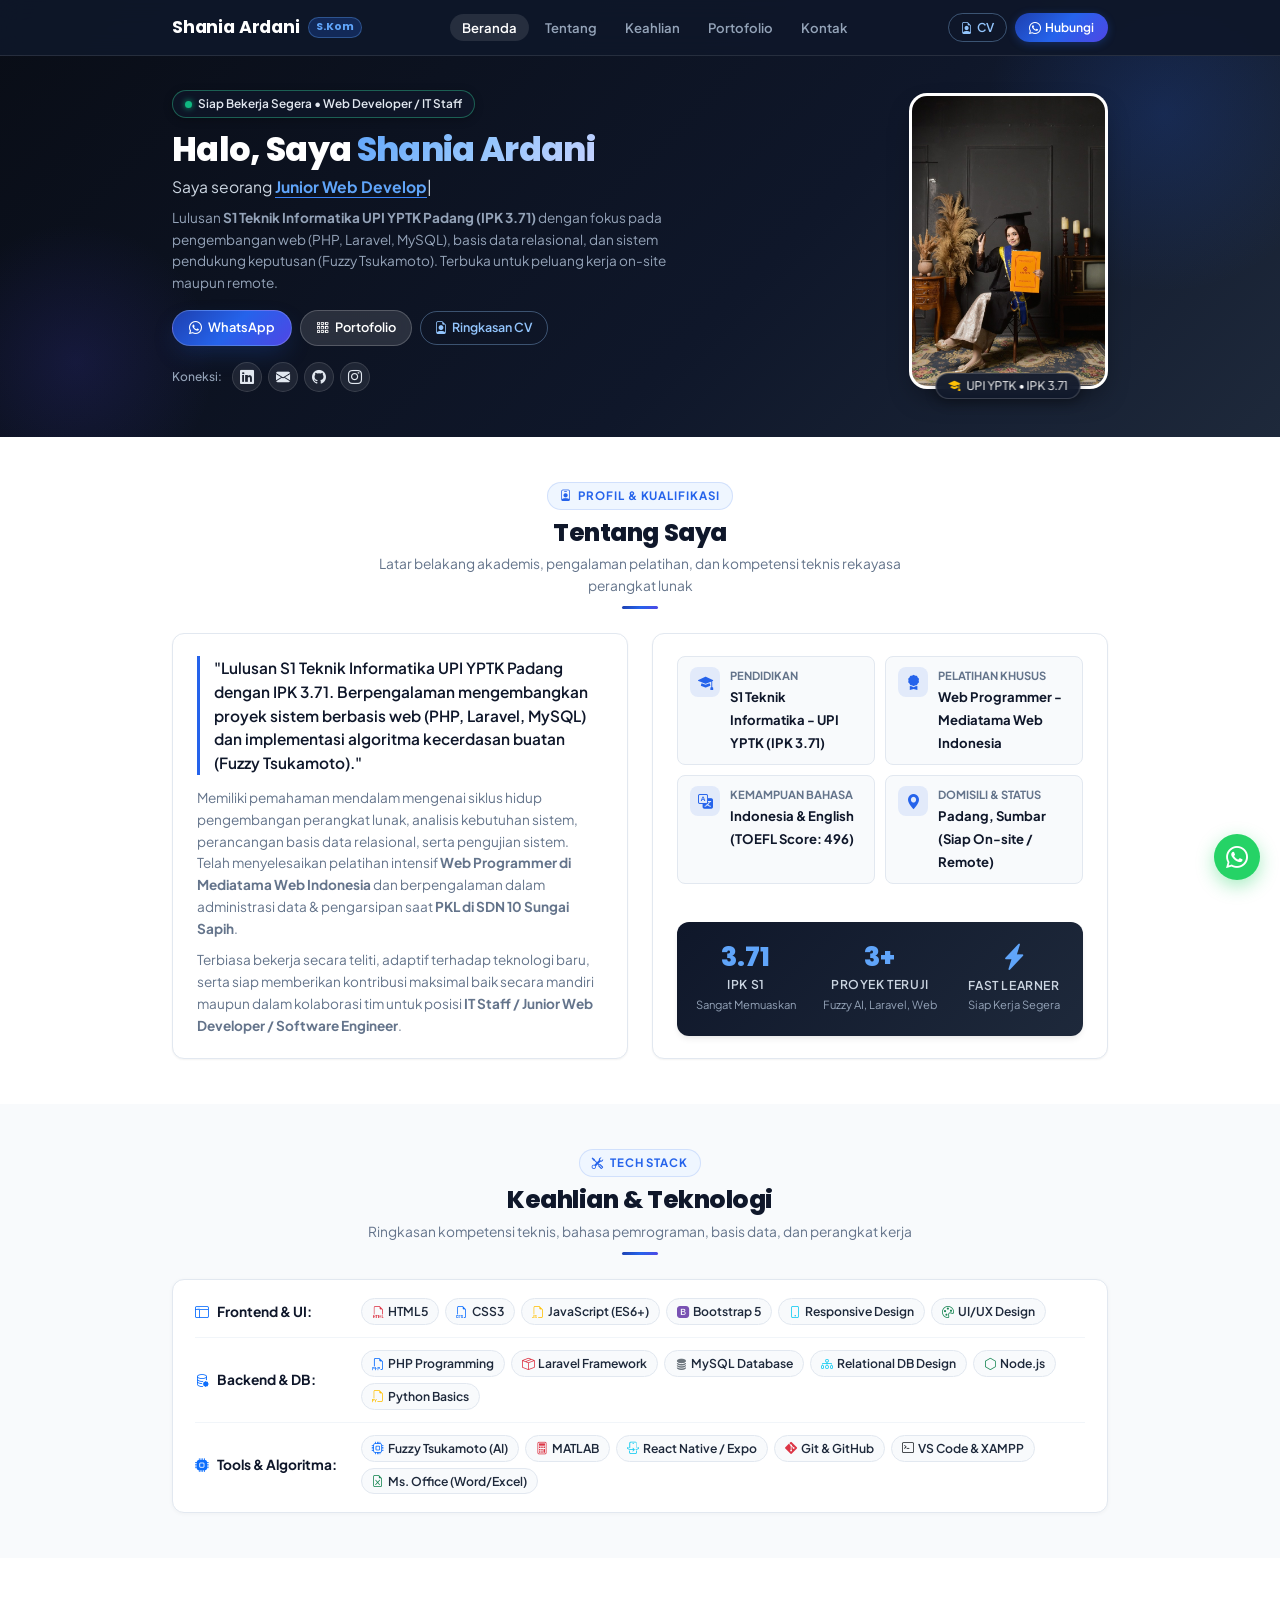
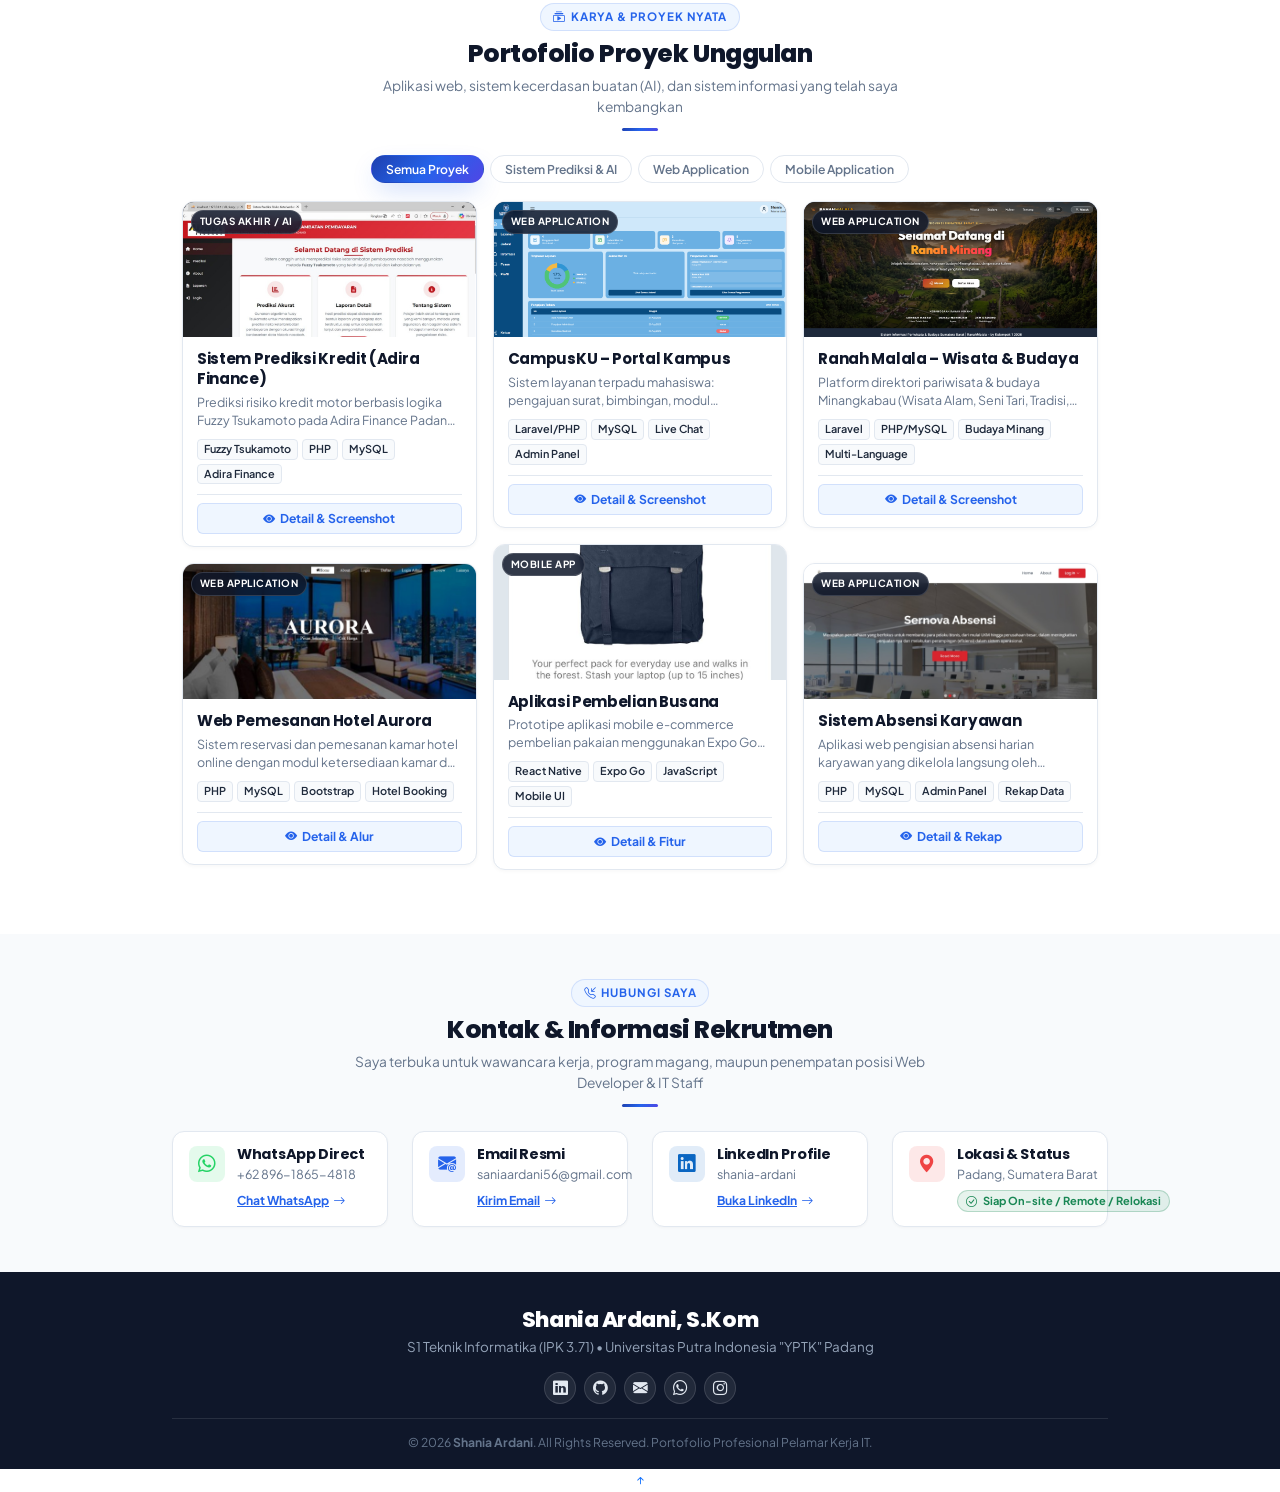
==== index.html @ a193b589 "feat: integrasikan screenshot dan galeri autentik Ranah Malala (Wisata & Budaya Minangkabau Laravel)" ====
<!DOCTYPE html>
<html lang="id">

<head>
  <meta charset="utf-8">
  <meta content="width=device-width, initial-scale=1.0" name="viewport">
  <title>Shania Ardani, S.Kom | Portofolio & CV - Junior Web Developer</title>
  <meta content="Portofolio resmi Shania Ardani, Lulusan S1 Teknik Informatika UPI YPTK Padang (IPK 3.71). Berpengalaman dalam Web Development (PHP, MySQL, JavaScript) dan Mobile App Prototyping (Expo Go). Siap bekerja segera." name="description">
  <meta content="Shania Ardani, Portofolio Shania Ardani, Teknik Informatika UPI YPTK, IPK 3.71, Web Developer Padang, Junior Web Developer, PHP MySQL Developer, Portfolio Kerja" name="keywords">
  <meta content="Shania Ardani" name="author">

  <!-- Open Graph / Meta Sosial -->
  <meta property="og:title" content="Shania Ardani, S.Kom | Portofolio & CV Profesional">
  <meta property="og:description" content="Portofolio Web & Mobile Development Shania Ardani - Lulusan S1 Teknik Informatika UPI YPTK Padang (IPK 3.71). Terbuka untuk peluang kerja & rekrutmen.">
  <meta property="og:type" content="website">

  <!-- Favicons -->
  <link href="assets/img/favicon.png" rel="icon">
  <link href="assets/img/apple-touch-icon.png" rel="apple-touch-icon">

  <!-- Google Fonts: Plus Jakarta Sans, Poppins -->
  <link rel="preconnect" href="https://fonts.googleapis.com">
  <link rel="preconnect" href="https://fonts.gstatic.com" crossorigin>
  <link href="https://fonts.googleapis.com/css2?family=Plus+Jakarta+Sans:ital,wght@0,300;0,400;0,500;0,600;0,700;0,800;1,400;1,600&family=Poppins:ital,wght@0,400;0,500;0,600;0,700;0,800;1,400&display=swap" rel="stylesheet">

  <!-- Vendor CSS Files -->
  <link href="assets/vendor/bootstrap/css/bootstrap.min.css" rel="stylesheet">
  <link href="assets/vendor/bootstrap-icons/bootstrap-icons.css" rel="stylesheet">
  <link href="assets/vendor/aos/aos.css" rel="stylesheet">
  <link href="assets/vendor/glightbox/css/glightbox.min.css" rel="stylesheet">
  <link href="assets/vendor/swiper/swiper-bundle.min.css" rel="stylesheet">

  <!-- Main & Custom Professional CSS Files -->
  <link href="assets/css/main.css" rel="stylesheet">
  <link href="assets/css/custom-portfolio.css" rel="stylesheet">
</head>

<body class="index-page">

  <!-- ==============================================================
       HEADER / TOP NAVBAR - Modern Standard Developer Portfolio
       ============================================================== -->
  <header id="header" class="header-top fixed-top d-flex align-items-center">
    <div class="container d-flex align-items-center justify-content-between">
      
      <!-- Brand / Logo -->
      <a href="#hero" class="brand-logo d-flex align-items-center gap-2">
        <span class="brand-name">Shania Ardani</span>
        <span class="brand-badge">S.Kom</span>
      </a>

      <!-- Desktop Navigation Menu -->
      <nav id="navmenu" class="navmenu">
        <ul>
          <li><a href="#hero" class="active"><i class="bi bi-house-door me-1 d-lg-none"></i> Beranda</a></li>
          <li><a href="#about"><i class="bi bi-person me-1 d-lg-none"></i> Tentang</a></li>
          <li><a href="#skills"><i class="bi bi-tools me-1 d-lg-none"></i> Keahlian</a></li>
          <li><a href="#portfolio"><i class="bi bi-grid-3x3-gap me-1 d-lg-none"></i> Portofolio</a></li>
          <li><a href="#contact"><i class="bi bi-envelope me-1 d-lg-none"></i> Kontak</a></li>
        </ul>
      </nav>

      <!-- Action Buttons & Mobile Toggle -->
      <div class="d-flex align-items-center gap-2">
        <button type="button" class="btn-nav-cv d-none d-sm-inline-flex align-items-center gap-1" data-bs-toggle="modal" data-bs-target="#cvSummaryModal">
          <i class="bi bi-file-earmark-person"></i> CV
        </button>
        <a href="https://wa.me/6289618654818?text=Halo%20Shania%20Ardani,%20saya%20melihat%20portofolio%20Anda%20dan%20tertarik%20untuk%20berdiskusi%20mengenai%20peluang%20kerja." target="_blank" class="btn-nav-hire d-none d-md-inline-flex align-items-center gap-1">
          <i class="bi bi-whatsapp"></i> Hubungi
        </a>
        <i class="mobile-nav-toggle d-lg-none bi bi-list header-toggle"></i>
      </div>

    </div>
  </header>

  <main class="main">

    <!-- ==============================================================
         HERO SECTION - Classic 2-Column Standard Developer Portfolio
         ============================================================== -->
    <section id="hero" class="hero section">
      <div class="hero-bg-overlay"></div>

      <div class="container" data-aos="fade-up" data-aos-delay="100">
        <div class="row align-items-center gy-4">
          
          <!-- Column 1: Intro Text & CTAs (Left) -->
          <div class="col-lg-7 col-md-7 text-start">
            <div class="hero-status-pill">
              <span class="status-dot"></span> Siap Bekerja Segera • Web Developer / IT Staff
            </div>

            <h1 class="hero-title mb-1">
              Halo, Saya <span class="text-gradient">Shania Ardani</span>
            </h1>

            <p class="hero-subtitle mb-2">
              Saya seorang <span class="typed" data-typed-items="Junior Web Developer,Lulusan Teknik Informatika (IPK 3.71),PHP & MySQL Developer,Implementor AI (Fuzzy Logic)">Junior Web Developer</span><span class="typed-cursor typed-cursor--blink" aria-hidden="true"></span>
            </p>

            <p class="hero-bio mb-3">
              Lulusan <strong>S1 Teknik Informatika UPI YPTK Padang (IPK 3.71)</strong> dengan fokus pada pengembangan web (PHP, Laravel, MySQL), basis data relasional, dan sistem pendukung keputusan (Fuzzy Tsukamoto). Terbuka untuk peluang kerja on-site maupun remote.
            </p>

            <!-- Hero Action Buttons -->
            <div class="hero-cta-group mb-3">
              <a href="https://wa.me/6289618654818?text=Halo%20Shania%20Ardani,%20saya%20melihat%20portofolio%20Anda%20dan%20tertarik%20untuk%20berdiskusi%20mengenai%20peluang%20kerja/magang." target="_blank" class="btn-custom-primary">
                <i class="bi bi-whatsapp"></i> WhatsApp
              </a>
              <a href="#portfolio" class="btn-custom-secondary">
                <i class="bi bi-grid-3x3-gap"></i> Portofolio
              </a>
              <button type="button" class="btn-custom-outline" data-bs-toggle="modal" data-bs-target="#cvSummaryModal">
                <i class="bi bi-file-earmark-person"></i> Ringkasan CV
              </button>
            </div>

            <!-- Social Links -->
            <div class="hero-socials">
              <span class="social-label me-1">Koneksi:</span>
              <a href="https://www.linkedin.com/in/shania-ardani-377059323" target="_blank" class="hero-social-btn" title="LinkedIn Profile" aria-label="LinkedIn">
                <i class="bi bi-linkedin"></i>
              </a>
              <a href="mailto:saniaardani56@gmail.com" class="hero-social-btn" title="Kirim Email" aria-label="Email">
                <i class="bi bi-envelope-fill"></i>
              </a>
              <a href="https://github.com/sania07ar" target="_blank" class="hero-social-btn" title="GitHub Profile" aria-label="GitHub">
                <i class="bi bi-github"></i>
              </a>
              <a href="https://www.instagram.com/shaniaardani/" target="_blank" class="hero-social-btn" title="Instagram" aria-label="Instagram">
                <i class="bi bi-instagram"></i>
              </a>
            </div>
          </div>

          <!-- Column 2: Photo Portrait Frame (Right) -->
          <div class="col-lg-5 col-md-5 d-flex justify-content-center justify-content-lg-end" data-aos="fade-left" data-aos-delay="200">
            <div class="hero-avatar-card-wrapper">
              <div class="hero-avatar-frame">
                <img src="assets/img/profile-img.jpg" alt="Foto Wisuda Shania Ardani, S.Kom - UPI YPTK Padang">
              </div>
              <div class="hero-floating-badge">
                <i class="bi bi-mortarboard-fill text-warning me-1"></i> UPI YPTK • IPK 3.71
              </div>
            </div>
          </div>

        </div>
      </div>
    </section><!-- /Hero Section -->

    <!-- ==============================================================
         ABOUT SECTION - Executive Profile & Education
         ============================================================== -->
    <section id="about" class="about section">
      
      <div class="container section-title" data-aos="fade-up">
        <span class="badge-sub"><i class="bi bi-person-badge"></i> Profil & Kualifikasi</span>
        <h2>Tentang Saya</h2>
        <p>Latar belakang akademis, pengalaman pelatihan, dan kompetensi teknis rekayasa perangkat lunak</p>
      </div>

      <div class="container" data-aos="fade-up" data-aos-delay="100">
        <div class="row gy-4">
          
          <!-- Narrative Description Column (Left) -->
          <div class="col-lg-6" data-aos="fade-right" data-aos-delay="150">
            <div class="about-card-main">
              <div class="lead-pitch">
                "Lulusan S1 Teknik Informatika UPI YPTK Padang dengan IPK 3.71. Berpengalaman mengembangkan proyek sistem berbasis web (PHP, Laravel, MySQL) dan implementasi algoritma kecerdasan buatan (Fuzzy Tsukamoto)."
              </div>

              <p>
                Memiliki pemahaman mendalam mengenai siklus hidup pengembangan perangkat lunak, analisis kebutuhan sistem, perancangan basis data relasional, serta pengujian sistem. Telah menyelesaikan pelatihan intensif <strong>Web Programmer di Mediatama Web Indonesia</strong> dan berpengalaman dalam administrasi data & pengarsipan saat <strong>PKL di SDN 10 Sungai Sapih</strong>.
              </p>
              
              <p class="mb-0">
                Terbiasa bekerja secara teliti, adaptif terhadap teknologi baru, serta siap memberikan kontribusi maksimal baik secara mandiri maupun dalam kolaborasi tim untuk posisi <strong>IT Staff / Junior Web Developer / Software Engineer</strong>.
              </p>
            </div>
          </div>

          <!-- Quick Facts & Stats Column (Right) -->
          <div class="col-lg-6" data-aos="fade-left" data-aos-delay="200">
            <div class="about-card-main d-flex flex-column justify-content-between">
              <!-- Quick Facts Grid -->
              <div class="quick-facts-grid mt-0">
                <div class="fact-item">
                  <div class="fact-icon"><i class="bi bi-mortarboard-fill"></i></div>
                  <div class="fact-text">
                    <span class="fact-label">Pendidikan</span>
                    <span class="fact-value">S1 Teknik Informatika - UPI YPTK (IPK 3.71)</span>
                  </div>
                </div>

                <div class="fact-item">
                  <div class="fact-icon"><i class="bi bi-award-fill"></i></div>
                  <div class="fact-text">
                    <span class="fact-label">Pelatihan Khusus</span>
                    <span class="fact-value">Web Programmer - Mediatama Web Indonesia</span>
                  </div>
                </div>

                <div class="fact-item">
                  <div class="fact-icon"><i class="bi bi-translate"></i></div>
                  <div class="fact-text">
                    <span class="fact-label">Kemampuan Bahasa</span>
                    <span class="fact-value">Indonesia & English (TOEFL Score: 496)</span>
                  </div>
                </div>

                <div class="fact-item">
                  <div class="fact-icon"><i class="bi bi-geo-alt-fill"></i></div>
                  <div class="fact-text">
                    <span class="fact-label">Domisili & Status</span>
                    <span class="fact-value">Padang, Sumbar (Siap On-site / Remote)</span>
                  </div>
                </div>
              </div>

              <!-- Stats Banner -->
              <div class="stats-banner">
                <div class="row gy-2">
                  <div class="col-4 stat-box">
                    <div class="stat-number">3.71</div>
                    <div class="stat-label">IPK S1</div>
                    <p class="stat-desc">Sangat Memuaskan</p>
                  </div>
                  <div class="col-4 stat-box">
                    <div class="stat-number">3+</div>
                    <div class="stat-label">Proyek Teruji</div>
                    <p class="stat-desc">Fuzzy AI, Laravel, Web</p>
                  </div>
                  <div class="col-4 stat-box">
                    <div class="stat-number"><i class="bi bi-lightning-charge-fill"></i></div>
                    <div class="stat-label">Fast Learner</div>
                    <p class="stat-desc">Siap Kerja Segera</p>
                  </div>
                </div>
              </div>
            </div>
          </div>

        </div>
      </div>
    </section><!-- /About Section -->

    <!-- ==============================================================
         SKILLS SECTION - Focused Technical Stacks
         ============================================================== -->
    <section id="skills" class="skills section section-bg-alt">

      <div class="container section-title" data-aos="fade-up">
        <span class="badge-sub"><i class="bi bi-tools"></i> Tech Stack</span>
        <h2>Keahlian & Teknologi</h2>
        <p>Ringkasan kompetensi teknis, bahasa pemrograman, basis data, dan perangkat kerja</p>
      </div>

      <div class="container" data-aos="fade-up" data-aos-delay="100">
        <div class="skills-list-wrapper">
          
          <!-- Category 1: Frontend & Web Design -->
          <div class="skill-list-row">
            <div class="skill-list-cat">
              <i class="bi bi-window-sidebar text-primary me-2"></i>
              <strong>Frontend & UI:</strong>
            </div>
            <div class="skill-list-items">
              <span class="skill-tag"><i class="bi bi-filetype-html text-danger me-1"></i>HTML5</span>
              <span class="skill-tag"><i class="bi bi-filetype-css text-primary me-1"></i>CSS3</span>
              <span class="skill-tag"><i class="bi bi-filetype-js text-warning me-1"></i>JavaScript (ES6+)</span>
              <span class="skill-tag"><i class="bi bi-bootstrap-fill text-purple me-1" style="color: #7952b3;"></i>Bootstrap 5</span>
              <span class="skill-tag"><i class="bi bi-phone text-info me-1"></i>Responsive Design</span>
              <span class="skill-tag"><i class="bi bi-palette text-success me-1"></i>UI/UX Design</span>
            </div>
          </div>

          <!-- Category 2: Backend & Database -->
          <div class="skill-list-row">
            <div class="skill-list-cat">
              <i class="bi bi-database-gear text-primary me-2"></i>
              <strong>Backend & DB:</strong>
            </div>
            <div class="skill-list-items">
              <span class="skill-tag"><i class="bi bi-filetype-php text-primary me-1"></i>PHP Programming</span>
              <span class="skill-tag"><i class="bi bi-box-seam text-danger me-1"></i>Laravel Framework</span>
              <span class="skill-tag"><i class="bi bi-database-fill text-secondary me-1"></i>MySQL Database</span>
              <span class="skill-tag"><i class="bi bi-diagram-3 text-info me-1"></i>Relational DB Design</span>
              <span class="skill-tag"><i class="bi bi-hexagon text-success me-1"></i>Node.js</span>
              <span class="skill-tag"><i class="bi bi-filetype-py text-warning me-1"></i>Python Basics</span>
            </div>
          </div>

          <!-- Category 3: Tools & Algoritma -->
          <div class="skill-list-row">
            <div class="skill-list-cat">
              <i class="bi bi-cpu-fill text-primary me-2"></i>
              <strong>Tools & Algoritma:</strong>
            </div>
            <div class="skill-list-items">
              <span class="skill-tag"><i class="bi bi-cpu text-primary me-1"></i>Fuzzy Tsukamoto (AI)</span>
              <span class="skill-tag"><i class="bi bi-calculator text-danger me-1"></i>MATLAB</span>
              <span class="skill-tag"><i class="bi bi-phone-flip text-info me-1"></i>React Native / Expo</span>
              <span class="skill-tag"><i class="bi bi-git text-danger me-1"></i>Git & GitHub</span>
              <span class="skill-tag"><i class="bi bi-terminal text-dark me-1"></i>VS Code & XAMPP</span>
              <span class="skill-tag"><i class="bi bi-file-earmark-excel text-success me-1"></i>Ms. Office (Word/Excel)</span>
            </div>
          </div>

        </div>
      </div>

    </section><!-- /Skills Section -->

    <!-- ==============================================================
         PORTFOLIO SECTION - Featured Projects Showcase
         ============================================================== -->
    <section id="portfolio" class="portfolio section">

      <div class="container section-title" data-aos="fade-up">
        <span class="badge-sub"><i class="bi bi-collection-play"></i> Karya & Proyek Nyata</span>
        <h2>Portofolio Proyek Unggulan</h2>
        <p>Aplikasi web, sistem kecerdasan buatan (AI), dan sistem informasi yang telah saya kembangkan</p>
      </div>

      <div class="container" data-aos="fade-up" data-aos-delay="100">

        <div class="isotope-layout" data-default-filter="*" data-layout="masonry" data-sort="original-order">

          <ul class="portfolio-filters isotope-filters" data-aos="fade-up" data-aos-delay="100">
            <li data-filter="*" class="filter-active">Semua Proyek</li>
            <li data-filter=".filter-ai">Sistem Prediksi & AI</li>
            <li data-filter=".filter-web">Web Application</li>
            <li data-filter=".filter-mobile">Mobile Application</li>
          </ul><!-- End Portfolio Filters -->

          <div class="row g-3 isotope-container" data-aos="fade-up" data-aos-delay="200">

            <!-- Project Item 1: Fuzzy Tsukamoto (Tugas Akhir - Adira Finance) -->
            <div class="col-lg-4 col-md-6 portfolio-item isotope-item filter-ai">
              <div class="project-card-modern">
                <div class="project-thumb">
                  <span class="project-category-badge">Tugas Akhir / AI</span>
                  <img src="assets/img/fuzzy/fuzzy-dashboard.jpg" alt="Sistem Prediksi Risiko Keterlambatan Pembayaran - Adira Finance Padang" class="img-fluid" style="object-fit: cover; object-position: center top;">
                  <div class="project-thumb-overlay">
                    <a href="assets/img/fuzzy/fuzzy-dashboard.jpg" title="Sistem Prediksi Risiko Kredit - Adira Finance (Fuzzy Tsukamoto)" data-gallery="portfolio-gallery-all" class="glightbox overlay-action-btn" aria-label="Lihat Gambar">
                      <i class="bi bi-zoom-in"></i>
                    </a>
                    <button type="button" class="overlay-action-btn" data-bs-toggle="modal" data-bs-target="#projectModalPrediksi" title="Detail Proyek" aria-label="Detail Proyek">
                      <i class="bi bi-info-circle"></i>
                    </button>
                  </div>
                </div>

                <div class="project-body">
                  <h3 class="project-title">Sistem Prediksi Kredit (Adira Finance)</h3>
                  <p class="project-desc">
                    Prediksi risiko kredit motor berbasis logika Fuzzy Tsukamoto pada Adira Finance Padang dengan modul pelaporan & cetak.
                  </p>

                  <div class="project-tech-stack">
                    <span class="tech-tag">Fuzzy Tsukamoto</span>
                    <span class="tech-tag">PHP</span>
                    <span class="tech-tag">MySQL</span>
                    <span class="tech-tag">Adira Finance</span>
                  </div>

                  <div class="project-footer-actions">
                    <button type="button" class="btn-project-detail" data-bs-toggle="modal" data-bs-target="#projectModalPrediksi">
                      <i class="bi bi-eye-fill"></i> Detail & Screenshot
                    </button>
                  </div>
                </div>
              </div>
            </div><!-- End Project Item 1 -->

            <!-- Project Item 2: CampusKU (Laravel / PHP & MySQL) -->
            <div class="col-lg-4 col-md-6 portfolio-item isotope-item filter-web">
              <div class="project-card-modern">
                <div class="project-thumb">
                  <span class="project-category-badge">Web Application</span>
                  <img src="assets/img/campusku/campusku-dashboard.png" alt="CampusKU Sistem Layanan dan Informasi Kampus" class="img-fluid" style="object-fit: cover; object-position: center top;">
                  <div class="project-thumb-overlay">
                    <a href="assets/img/campusku/campusku-dashboard.png" title="CampusKU - Sistem Layanan & Informasi Kampus" data-gallery="portfolio-gallery-all" class="glightbox overlay-action-btn" aria-label="Lihat Gambar">
                      <i class="bi bi-zoom-in"></i>
                    </a>
                    <button type="button" class="overlay-action-btn" data-bs-toggle="modal" data-bs-target="#projectModalCampus" title="Detail Proyek" aria-label="Detail Proyek">
                      <i class="bi bi-info-circle"></i>
                    </button>
                  </div>
                </div>

                <div class="project-body">
                  <h3 class="project-title">CampusKU – Portal Kampus</h3>
                  <p class="project-desc">
                    Sistem layanan terpadu mahasiswa: pengajuan surat, bimbingan, modul percakapan/chat real-time, dan dashboard admin.
                  </p>

                  <div class="project-tech-stack">
                    <span class="tech-tag">Laravel/PHP</span>
                    <span class="tech-tag">MySQL</span>
                    <span class="tech-tag">Live Chat</span>
                    <span class="tech-tag">Admin Panel</span>
                  </div>

                  <div class="project-footer-actions">
                    <button type="button" class="btn-project-detail" data-bs-toggle="modal" data-bs-target="#projectModalCampus">
                      <i class="bi bi-eye-fill"></i> Detail & Screenshot
                    </button>
                  </div>
                </div>
              </div>
            </div><!-- End Project Item 2 -->

            <!-- Project Item 3: Ranah Malala (Laravel / PHP & MySQL) -->
            <div class="col-lg-4 col-md-6 portfolio-item isotope-item filter-web">
              <div class="project-card-modern">
                <div class="project-thumb">
                  <span class="project-category-badge">Web Application</span>
                  <img src="assets/img/ranahmalala/ranahmalala-home.png" alt="Ranah Malala Platform Pariwisata dan Budaya Sumatera Barat" class="img-fluid" style="object-fit: cover; object-position: center top;">
                  <div class="project-thumb-overlay">
                    <a href="assets/img/ranahmalala/ranahmalala-home.png" title="Ranah Malala - Platform Pariwisata & Warisan Budaya Minangkabau" data-gallery="portfolio-gallery-all" class="glightbox overlay-action-btn" aria-label="Lihat Gambar">
                      <i class="bi bi-zoom-in"></i>
                    </a>
                    <button type="button" class="overlay-action-btn" data-bs-toggle="modal" data-bs-target="#projectModalRanah" title="Detail Proyek" aria-label="Detail Proyek">
                      <i class="bi bi-info-circle"></i>
                    </button>
                  </div>
                </div>

                <div class="project-body">
                  <h3 class="project-title">Ranah Malala – Wisata & Budaya</h3>
                  <p class="project-desc">
                    Platform direktori pariwisata & budaya Minangkabau (Wisata Alam, Seni Tari, Tradisi, Kuliner) dengan filter wilayah dan multi-bahasa.
                  </p>

                  <div class="project-tech-stack">
                    <span class="tech-tag">Laravel</span>
                    <span class="tech-tag">PHP/MySQL</span>
                    <span class="tech-tag">Budaya Minang</span>
                    <span class="tech-tag">Multi-Language</span>
                  </div>

                  <div class="project-footer-actions">
                    <button type="button" class="btn-project-detail" data-bs-toggle="modal" data-bs-target="#projectModalRanah">
                      <i class="bi bi-eye-fill"></i> Detail & Screenshot
                    </button>
                  </div>
                </div>
              </div>
            </div><!-- End Project Item 3 -->

            <!-- Project Item 4: Aplikasi Pembelian Busana (Mobile App - Expo Go) -->
            <div class="col-lg-4 col-md-6 portfolio-item isotope-item filter-mobile">
              <div class="project-card-modern">
                <div class="project-thumb">
                  <span class="project-category-badge">Mobile App</span>
                  <img src="assets/img/masonry-portfolio/masonry-portfolio-1.jpg" alt="Aplikasi Pembelian Busana Expo Go" class="img-fluid">
                  <div class="project-thumb-overlay">
                    <a href="assets/img/masonry-portfolio/masonry-portfolio-1.jpg" title="Aplikasi Pembelian Busana - Expo Go / React Native" data-gallery="portfolio-gallery-all" class="glightbox overlay-action-btn" aria-label="Lihat Gambar">
                      <i class="bi bi-zoom-in"></i>
                    </a>
                    <button type="button" class="overlay-action-btn" data-bs-toggle="modal" data-bs-target="#projectModalApp" title="Detail Proyek" aria-label="Detail Proyek">
                      <i class="bi bi-info-circle"></i>
                    </button>
                  </div>
                </div>

                <div class="project-body">
                  <h3 class="project-title">Aplikasi Pembelian Busana</h3>
                  <p class="project-desc">
                    Prototipe aplikasi mobile e-commerce pembelian pakaian menggunakan Expo Go dengan antarmuka katalog produk interaktif.
                  </p>

                  <div class="project-tech-stack">
                    <span class="tech-tag">React Native</span>
                    <span class="tech-tag">Expo Go</span>
                    <span class="tech-tag">JavaScript</span>
                    <span class="tech-tag">Mobile UI</span>
                  </div>

                  <div class="project-footer-actions">
                    <button type="button" class="btn-project-detail" data-bs-toggle="modal" data-bs-target="#projectModalApp">
                      <i class="bi bi-eye-fill"></i> Detail & Fitur
                    </button>
                  </div>
                </div>
              </div>
            </div><!-- End Project Item 4 -->

            <!-- Project Item 5: Pemesanan Kamar Hotel Aurora -->
            <div class="col-lg-4 col-md-6 portfolio-item isotope-item filter-web">
              <div class="project-card-modern">
                <div class="project-thumb">
                  <span class="project-category-badge">Web Application</span>
                  <img src="assets/img/masonry-portfolio/masonry-portfolio-6.jpg" alt="Web Pemesanan Kamar Hotel Aurora" class="img-fluid">
                  <div class="project-thumb-overlay">
                    <a href="assets/img/masonry-portfolio/masonry-portfolio-6.jpg" title="Web Pemesanan Kamar Hotel Aurora" data-gallery="portfolio-gallery-all" class="glightbox overlay-action-btn" aria-label="Lihat Gambar">
                      <i class="bi bi-zoom-in"></i>
                    </a>
                    <button type="button" class="overlay-action-btn" data-bs-toggle="modal" data-bs-target="#projectModalHotel" title="Detail Proyek" aria-label="Detail Proyek">
                      <i class="bi bi-info-circle"></i>
                    </button>
                  </div>
                </div>

                <div class="project-body">
                  <h3 class="project-title">Web Pemesanan Hotel Aurora</h3>
                  <p class="project-desc">
                    Sistem reservasi dan pemesanan kamar hotel online dengan modul ketersediaan kamar dan form booking tamu terpadu.
                  </p>

                  <div class="project-tech-stack">
                    <span class="tech-tag">PHP</span>
                    <span class="tech-tag">MySQL</span>
                    <span class="tech-tag">Bootstrap</span>
                    <span class="tech-tag">Hotel Booking</span>
                  </div>

                  <div class="project-footer-actions">
                    <button type="button" class="btn-project-detail" data-bs-toggle="modal" data-bs-target="#projectModalHotel">
                      <i class="bi bi-eye-fill"></i> Detail & Alur
                    </button>
                  </div>
                </div>
              </div>
            </div><!-- End Project Item 5 -->

            <!-- Project Item 6: Sistem Absensi Karyawan -->
            <div class="col-lg-4 col-md-6 portfolio-item isotope-item filter-web">
              <div class="project-card-modern">
                <div class="project-thumb">
                  <span class="project-category-badge">Web Application</span>
                  <img src="assets/img/masonry-portfolio/masonry-portfolio-3.jpg" alt="Web Absensi Karyawan & Dashboard Admin" class="img-fluid">
                  <div class="project-thumb-overlay">
                    <a href="assets/img/masonry-portfolio/masonry-portfolio-3.jpg" title="Sistem Absensi Karyawan Online" data-gallery="portfolio-gallery-all" class="glightbox overlay-action-btn" aria-label="Lihat Gambar">
                      <i class="bi bi-zoom-in"></i>
                    </a>
                    <button type="button" class="overlay-action-btn" data-bs-toggle="modal" data-bs-target="#projectModalAbsen" title="Detail Proyek" aria-label="Detail Proyek">
                      <i class="bi bi-info-circle"></i>
                    </button>
                  </div>
                </div>

                <div class="project-body">
                  <h3 class="project-title">Sistem Absensi Karyawan</h3>
                  <p class="project-desc">
                    Aplikasi web pengisian absensi harian karyawan yang dikelola langsung oleh administrator dengan rekapitulasi data.
                  </p>

                  <div class="project-tech-stack">
                    <span class="tech-tag">PHP</span>
                    <span class="tech-tag">MySQL</span>
                    <span class="tech-tag">Admin Panel</span>
                    <span class="tech-tag">Rekap Data</span>
                  </div>

                  <div class="project-footer-actions">
                    <button type="button" class="btn-project-detail" data-bs-toggle="modal" data-bs-target="#projectModalAbsen">
                      <i class="bi bi-eye-fill"></i> Detail & Rekap
                    </button>
                  </div>
                </div>
              </div>
            </div><!-- End Project Item 6 -->

          </div><!-- End Portfolio Container -->

        </div>

      </div>

    </section><!-- /Portfolio Section -->

    <!-- ==============================================================
         CONTACT SECTION - High-Conversion Recruiter Direct Links
         ============================================================== -->
    <section id="contact" class="contact section section-bg-alt">

      <div class="container section-title" data-aos="fade-up">
        <span class="badge-sub"><i class="bi bi-telephone-inbound"></i> Hubungi Saya</span>
        <h2>Kontak & Informasi Rekrutmen</h2>
        <p>Saya terbuka untuk wawancara kerja, program magang, maupun penempatan posisi Web Developer & IT Staff</p>
      </div>

      <div class="container" data-aos="fade-up" data-aos-delay="100">
        
        <div class="row gy-4">
          <!-- WhatsApp Card -->
          <div class="col-lg-3 col-md-6" data-aos="fade-up" data-aos-delay="150">
            <div class="contact-fast-card wa-card">
              <div class="contact-icon-box"><i class="bi bi-whatsapp"></i></div>
              <div class="contact-info-content">
                <h4>WhatsApp Direct</h4>
                <p>+62 896-1865-4818</p>
                <a href="https://wa.me/6289618654818?text=Halo%20Shania,%20saya%20tertarik%20dengan%20profil%20portofolio%20Anda%20dan%20ingin%20mengundang%20wawancara%20kerja." target="_blank" class="contact-action-link">
                  Chat WhatsApp <i class="bi bi-arrow-right"></i>
                </a>
              </div>
            </div>
          </div>

          <!-- Email Card -->
          <div class="col-lg-3 col-md-6" data-aos="fade-up" data-aos-delay="200">
            <div class="contact-fast-card mail-card">
              <div class="contact-icon-box"><i class="bi bi-envelope-at-fill"></i></div>
              <div class="contact-info-content">
                <h4>Email Resmi</h4>
                <p>saniaardani56@gmail.com</p>
                <a href="mailto:saniaardani56@gmail.com?subject=Tawaran%20Kerja%20/%20Wawancara%20-%20Shania%20Ardani" class="contact-action-link">
                  Kirim Email <i class="bi bi-arrow-right"></i>
                </a>
              </div>
            </div>
          </div>

          <!-- LinkedIn Card -->
          <div class="col-lg-3 col-md-6" data-aos="fade-up" data-aos-delay="250">
            <div class="contact-fast-card mail-card">
              <div class="contact-icon-box" style="background: rgba(10, 102, 194, 0.12); color: #0a66c2;"><i class="bi bi-linkedin"></i></div>
              <div class="contact-info-content">
                <h4>LinkedIn Profile</h4>
                <p>shania-ardani</p>
                <a href="https://www.linkedin.com/in/shania-ardani-377059323" target="_blank" class="contact-action-link">
                  Buka LinkedIn <i class="bi bi-arrow-right"></i>
                </a>
              </div>
            </div>
          </div>

          <!-- Location Card -->
          <div class="col-lg-3 col-md-6" data-aos="fade-up" data-aos-delay="300">
            <div class="contact-fast-card loc-card">
              <div class="contact-icon-box"><i class="bi bi-geo-alt-fill"></i></div>
              <div class="contact-info-content">
                <h4>Lokasi & Status</h4>
                <p>Padang, Sumatera Barat</p>
                <span class="badge bg-success bg-opacity-10 text-success border border-success border-opacity-25 px-2 py-1 rounded-pill small">
                  <i class="bi bi-check-circle me-1"></i> Siap On-site / Remote / Relokasi
                </span>
              </div>
            </div>
          </div>
        </div>

      </div>

    </section><!-- /Contact Section -->

  </main>

  <!-- ==============================================================
       CORPORATE FOOTER
       ============================================================== -->
  <footer id="footer" class="footer-corporate text-center">
    <div class="container">
      <h3>Shania Ardani, S.Kom</h3>
      <p>S1 Teknik Informatika (IPK 3.71) • Universitas Putra Indonesia "YPTK" Padang</p>
      
      <div class="footer-social-icons">
        <a href="https://www.linkedin.com/in/shania-ardani-377059323" target="_blank" class="footer-social-link" title="LinkedIn"><i class="bi bi-linkedin"></i></a>
        <a href="https://github.com/sania07ar" target="_blank" class="footer-social-link" title="GitHub"><i class="bi bi-github"></i></a>
        <a href="mailto:saniaardani56@gmail.com" class="footer-social-link" title="Email"><i class="bi bi-envelope-fill"></i></a>
        <a href="https://wa.me/6289618654818" target="_blank" class="footer-social-link" title="WhatsApp"><i class="bi bi-whatsapp"></i></a>
        <a href="https://www.instagram.com/shaniaardani/" target="_blank" class="footer-social-link" title="Instagram"><i class="bi bi-instagram"></i></a>
      </div>

      <div class="footer-bottom-bar">
        <span>© 2026 <strong>Shania Ardani</strong>. All Rights Reserved. Portofolio Profesional Pelamar Kerja IT.</span>
      </div>
    </div>
  </footer>

  <!-- Floating Direct WhatsApp Recruiter Button -->
  <a href="https://wa.me/6289618654818?text=Halo%20Shania%20Ardani,%20saya%20melihat%20portofolio%20Anda%20dan%20ingin%20berdiskusi%20mengenai%20peluang%20kerja/magang." target="_blank" class="floating-wa-btn" aria-label="Chat WhatsApp Langsung">
    <i class="bi bi-whatsapp"></i>
    <span class="floating-wa-tooltip">Hubungi Shania di WhatsApp</span>
  </a>

  <!-- Scroll Top -->
  <a href="#" id="scroll-top" class="scroll-top d-flex align-items-center justify-content-center" aria-label="Kembali ke Atas"><i class="bi bi-arrow-up-short"></i></a>

  <!-- Preloader -->
  <div id="preloader"></div>

  <!-- ==============================================================
       MODALS: CV SUMMARY & PROJECT DETAILS
       ============================================================== -->

  <!-- Modal 1: CV Summary Quick View (Authentic CV) -->
  <div class="modal fade" id="cvSummaryModal" tabindex="-1" aria-labelledby="cvSummaryModalLabel" aria-hidden="true">
    <div class="modal-dialog modal-lg modal-dialog-centered modal-dialog-scrollable">
      <div class="modal-content">
        <div class="modal-header">
          <h5 class="modal-title" id="cvSummaryModalLabel"><i class="bi bi-file-earmark-person me-2"></i>Curriculum Vitae (CV) - Shania Ardani, S.Kom</h5>
          <button type="button" class="btn-close" data-bs-dismiss="modal" aria-label="Close"></button>
        </div>
        <div class="modal-body">
          <div class="cv-preview-paper" id="cvPrintableArea">
            <div class="cv-preview-header text-center">
              <h2 class="h3 fw-bold mb-1 text-dark">SHANIA ARDANI, S.Kom</h2>
              <p class="text-primary fw-semibold mb-2">Lulusan S1 Teknik Informatika (IPK 3.71) • IT / Junior Web Developer</p>
              <div class="d-flex flex-wrap justify-content-center gap-3 text-muted small">
                <span><i class="bi bi-geo-alt me-1"></i>Padang, Sumatera Barat</span>
                <span><i class="bi bi-telephone me-1"></i>+62 896-1865-4818</span>
                <span><i class="bi bi-envelope me-1"></i>saniaardani56@gmail.com</span>
                <span><i class="bi bi-linkedin me-1"></i>shania-ardani</span>
              </div>
            </div>

            <div class="cv-section-title"><i class="bi bi-person-lines-fill me-1"></i> Profil Singkat</div>
            <p class="small text-muted mb-3">
              Lulusan S1 Teknik Informatika UPI YPTK Padang dengan IPK 3,71 yang memiliki minat dalam bidang pengembangan aplikasi dan teknologi informasi. Memiliki pengalaman mengembangkan proyek berbasis web menggunakan HTML, CSS, PHP, dan MySQL, serta memahami dasar pemrograman dan pengelolaan database. Terbiasa melakukan analisis kebutuhan, pemecahan masalah, pengujian sistem, dan bekerja secara teliti. Memiliki semangat belajar, mampu bekerja secara individu maupun dalam tim, serta siap mengembangkan kemampuan sebagai IT / Junior Developer.
            </p>

            <div class="cv-section-title"><i class="bi bi-mortarboard-fill me-1"></i> Edukasi Formal</div>
            <div class="mb-3">
              <div class="d-flex justify-content-between fw-bold text-dark small">
                <span>Universitas Putra Indonesia YPTK Padang</span>
                <span class="text-muted">2022 – 2026</span>
              </div>
              <div class="text-primary small fw-semibold">Strata I (S1) Teknik Informatika • IPK 3.71 / 4.00</div>
              <p class="small text-muted mb-0">Fokus: Rekayasa Perangkat Lunak, Basis Data Relasional, Logika Algoritma & Sistem Cerdas.</p>
            </div>

            <div class="cv-section-title"><i class="bi bi-briefcase-fill me-1"></i> Pengalaman Kerja & Pelatihan</div>
            
            <div class="mb-2">
              <div class="d-flex justify-content-between fw-bold text-dark small">
                <span>Pelatihan Web Programmer – Mediatama Web Indonesia</span>
                <span class="text-muted">Agustus 2026 – September 2026</span>
              </div>
              <ul class="small text-muted ps-3 mb-2">
                <li>Mempelajari dasar-dasar pengembangan aplikasi berbasis web.</li>
                <li>Mempelajari HTML, CSS, PHP, dan pengelolaan database MySQL.</li>
                <li>Mempraktikkan pembuatan dan pengembangan website.</li>
                <li>Mengembangkan kemampuan pemrograman dan problem solving melalui praktik proyek.</li>
              </ul>
            </div>

            <div class="mb-3">
              <div class="d-flex justify-content-between fw-bold text-dark small">
                <span>PKL – SDN 10 Sungai Sapih Kota Padang</span>
                <span class="text-muted">April 2025 – Juni 2025</span>
              </div>
              <ul class="small text-muted ps-3 mb-0">
                <li>Melakukan input dan rekapitulasi data menggunakan Microsoft Word dan Microsoft Excel.</li>
                <li>Membantu penyusunan surat, laporan, dan dokumen administrasi sesuai kebutuhan.</li>
                <li>Membantu proses administrasi sekolah, termasuk pengelolaan dan pengarsipan dokumen.</li>
              </ul>
            </div>

            <div class="cv-section-title"><i class="bi bi-code-slash me-1"></i> Proyek Perangkat Lunak (Projects)</div>
            
            <div class="mb-2">
              <div class="fw-bold text-dark small">1. Sistem Prediksi Risiko Keterlambatan Pembayaran Kredit – Adira Finance (Tugas Akhir S1)</div>
              <div class="text-muted small"><em>Tech: PHP, MySQL, Fuzzy Tsukamoto, Excel, MATLAB</em></div>
              <ul class="small text-muted ps-3 mb-2">
                <li>Mengembangkan aplikasi prediksi risiko keterlambatan pembayaran kredit sepeda motor berbasis Fuzzy Tsukamoto pada Adira Finance Cabang Kota Padang.</li>
                <li>Melakukan pengolahan data variabel nasabah, perancangan sistem, implementasi logika algoritma, modul cetak laporan, dan pengujian akurasi.</li>
              </ul>
            </div>

            <div class="mb-2">
              <div class="fw-bold text-dark small">2. Ranah Malala – Platform Pariwisata & Warisan Budaya Minangkabau</div>
              <div class="text-muted small"><em>Tech: Laravel Framework, PHP 8, MySQL Database, Multi-Language, GitHub</em></div>
              <p class="small text-muted ps-3 mb-2">Mengembangkan platform direktori pariwisata, seni budaya (Tari Piring, Rumah Gadang, Tenun Songket), dan kuliner Sumatera Barat berbasis MVC Laravel dengan filter wilayah kabupaten/kota, modul pencarian, detail warisan WBTb, dan multi-bahasa (ID/EN).</p>
            </div>

            <div class="mb-2">
              <div class="fw-bold text-dark small">3. CampusKU – Sistem Layanan & Informasi Kampus</div>
              <div class="text-muted small"><em>Tech: Laravel, PHP, MySQL, Blade UI, Live Chat</em></div>
              <p class="small text-muted ps-3 mb-2">Mengembangkan platform CampusKU sebagai sistem layanan terpadu (Surat Aktif, Skripsi, Konsultasi, Peminjaman Fasilitas), modul live messaging/pesan, dan dashboard admin terpusat.</p>
            </div>

            <div class="cv-section-title"><i class="bi bi-tools me-1"></i> Skills, Tools & Bahasa</div>
            <ul class="small text-muted mb-0 ps-3">
              <li><strong>Bahasa Pemrograman & Framework:</strong> HTML, CSS, JavaScript, PHP, Laravel, Node.js, Express.js, Python, React Native, SQL / MySQL.</li>
              <li><strong>Algoritma & Perangkat Lunak:</strong> Fuzzy Logic (Tsukamoto), MATLAB, Microsoft Office (Word, Excel, PowerPoint), UI/UX Design, Git / GitHub.</li>
              <li><strong>Soft Skills:</strong> Komunikasi, Kerja Sama Tim, Beradaptasi, Pemecahan Masalah (Problem Solving), Analisis Kebutuhan, Pengujian Sistem.</li>
              <li><strong>Bahasa:</strong> Bahasa Indonesia (Native), English (TOEFL PREDICTION Score: 496).</li>
            </ul>

          </div>
        </div>
        <div class="modal-footer d-flex justify-content-between">
          <button type="button" class="btn btn-outline-secondary btn-sm" data-bs-dismiss="modal">Tutup</button>
          <div>
            <button type="button" class="btn btn-primary btn-sm me-2" onclick="window.print();">
              <i class="bi bi-printer-fill me-1"></i> Cetak / Simpan PDF
            </button>
            <a href="https://wa.me/6289618654818?text=Halo%20Shania,%20saya%20telah%20melihat%20CV%20Anda%20dan%20ingin%20mengundang%20wawancara%20kerja." target="_blank" class="btn btn-success btn-sm">
              <i class="bi bi-whatsapp me-1"></i> Hubungi untuk Interview
            </a>
          </div>
        </div>
      </div>
    </div>
  </div>

  <!-- Modal 2: Sistem Prediksi Kredit Motor (Tugas Akhir - Adira Finance) Details -->
  <div class="modal fade" id="projectModalPrediksi" tabindex="-1" aria-labelledby="projectModalPrediksiLabel" aria-hidden="true">
    <div class="modal-dialog modal-lg modal-dialog-centered modal-dialog-scrollable">
      <div class="modal-content">
        <div class="modal-header">
          <h5 class="modal-title" id="projectModalPrediksiLabel"><i class="bi bi-cpu-fill me-2"></i>Sistem Prediksi Risiko Kredit (Fuzzy Tsukamoto - Adira Finance)</h5>
          <button type="button" class="btn-close" data-bs-dismiss="modal" aria-label="Close"></button>
        </div>
        <div class="modal-body">
          <img src="assets/img/fuzzy/fuzzy-dashboard.jpg" alt="Preview Sistem Prediksi Risiko Kredit Adira Finance" class="img-fluid rounded mb-3 w-100 border shadow-sm" style="max-height: 240px; object-fit: cover;">
          
          <h6 class="fw-bold text-dark">Deskripsi Proyek (Tugas Akhir S1)</h6>
          <p class="small text-muted">
            Sistem pendukung keputusan berbasis web yang dikembangkan khusus untuk <strong>PT Adira Dinamika Multi Finance Tbk (Adira Finance) Cabang Kota Padang</strong> guna memprediksi tingkat risiko keterlambatan pembayaran kredit sepeda motor. Sistem ini mengimplementasikan logika kecerdasan buatan <strong>Fuzzy Tsukamoto</strong> untuk menghasilkan klasifikasi risiko yang objektif, transparan, dan terukur.
          </p>

          <h6 class="fw-bold text-dark">Fitur Utama & Alur Sistem</h6>
          <ul class="small text-muted ps-3 mb-3">
            <li><strong>Perhitungan Fuzzy Tsukamoto:</strong> Tahapan Fuzzifikasi, Pembentukan Aturan Implikasi (Rule Base), dan Defuzzifikasi otomatis.</li>
            <li><strong>Parameter Data Nasabah:</strong> Pengolahan variabel Pendapatan, Uang Muka (DP), Nilai Angsuran, Tenor, Cicilan Lain, dan Riwayat Pembayaran.</li>
            <li><strong>Klasifikasi Risiko Otomatis:</strong> Menghasilkan nilai inferensi dan status risiko keterlambatan (Tinggi / Rendah).</li>
            <li><strong>Modul Rekap & Filter Laporan:</strong> Pencarian data berdasarkan nama nasabah serta filter rentang tanggal.</li>
            <li><strong>Cetak Dokumen Resmi:</strong> Modul pencetakan laporan hasil prediksi lengkap dengan kop surat resmi Adira Finance Cabang Kota Padang.</li>
          </ul>

          <h6 class="fw-bold text-dark mb-2">Galeri Antarmuka Sistem Prediksi (Adira Finance)</h6>
          <div class="row g-2 mb-3">
            <div class="col-4">
              <a href="assets/img/fuzzy/fuzzy-dashboard.jpg" class="glightbox" data-gallery="fuzzy-gallery" title="Dashboard Sistem Prediksi Adira Finance">
                <img src="assets/img/fuzzy/fuzzy-dashboard.jpg" alt="Dashboard Prediksi" class="img-fluid rounded border">
                <small class="d-block text-center text-muted mt-1" style="font-size: 0.75rem;">Dashboard Utama</small>
              </a>
            </div>
            <div class="col-4">
              <a href="assets/img/fuzzy/fuzzy-laporan.jpg" class="glightbox" data-gallery="fuzzy-gallery" title="Laporan Hasil Prediksi Nasabah">
                <img src="assets/img/fuzzy/fuzzy-laporan.jpg" alt="Laporan Prediksi" class="img-fluid rounded border">
                <small class="d-block text-center text-muted mt-1" style="font-size: 0.75rem;">Laporan & Filter Data</small>
              </a>
            </div>
            <div class="col-4">
              <a href="assets/img/fuzzy/fuzzy-cetak.jpg" class="glightbox" data-gallery="fuzzy-gallery" title="Cetak Laporan Resmi Adira Finance Padang">
                <img src="assets/img/fuzzy/fuzzy-cetak.jpg" alt="Cetak Laporan" class="img-fluid rounded border">
                <small class="d-block text-center text-muted mt-1" style="font-size: 0.75rem;">Cetak Laporan Resmi</small>
              </a>
            </div>
          </div>

          <h6 class="fw-bold text-dark">Teknologi yang Digunakan</h6>
          <div class="d-flex flex-wrap gap-2 mb-3">
            <span class="badge bg-primary">PHP</span>
            <span class="badge bg-secondary">MySQL</span>
            <span class="badge bg-dark">Fuzzy Tsukamoto (AI)</span>
            <span class="badge bg-danger">Adira Finance Padang</span>
            <span class="badge bg-info text-dark">MATLAB & Excel</span>
          </div>

          <h6 class="fw-bold text-dark">Peran & Kontribusi</h6>
          <p class="small text-muted mb-0">
            Menganalisis kebutuhan data kredit di Adira Finance Padang, merumuskan fungsi keanggotaan derajat keanggotaan Fuzzy, mengodekan algoritma inferensi Tsukamoto di server PHP/MySQL, merancang antarmuka pengguna responsif, dan menyusun modul cetak laporan.
          </p>
        </div>
        <div class="modal-footer">
          <button type="button" class="btn btn-secondary btn-sm" data-bs-dismiss="modal">Tutup</button>
          <a href="https://wa.me/6289618654818?text=Halo%20Shania,%20saya%20tertarik%20mengenai%20proyek%20Tugas%20Akhir%20Sistem%20Prediksi%20Fuzzy%20Tsukamoto%20(Adira%20Finance)%20Anda." target="_blank" class="btn btn-primary btn-sm">
            <i class="bi bi-chat-dots me-1"></i> Tanyakan Mengenai Proyek Ini
          </a>
        </div>
      </div>
    </div>
  </div>

  <!-- Modal 3: Ranah Malala Details (Authentic Minangkabau Tourism & Culture) -->
  <div class="modal fade" id="projectModalRanah" tabindex="-1" aria-labelledby="projectModalRanahLabel" aria-hidden="true">
    <div class="modal-dialog modal-lg modal-dialog-centered modal-dialog-scrollable">
      <div class="modal-content">
        <div class="modal-header">
          <h5 class="modal-title" id="projectModalRanahLabel"><i class="bi bi-compass-fill me-2"></i>Ranah Malala – Platform Pariwisata & Warisan Budaya Minangkabau</h5>
          <button type="button" class="btn-close" data-bs-dismiss="modal" aria-label="Close"></button>
        </div>
        <div class="modal-body">
          <img src="assets/img/ranahmalala/ranahmalala-home.png" alt="Preview Ranah Malala Platform" class="img-fluid rounded mb-3 w-100 border shadow-sm" style="max-height: 240px; object-fit: cover; object-position: center top;">
          
          <h6 class="fw-bold text-dark">Deskripsi Proyek</h6>
          <p class="small text-muted">
            <strong>Ranah Malala</strong> adalah aplikasi web sistem informasi dan direktori terpadu pariwisata serta warisan kebudayaan Minangkabau (Sumatera Barat) yang dibangun dengan arsitektur MVC modern menggunakan <strong>Laravel Framework</strong> dan <strong>MySQL Database</strong>. Platform ini memfasilitasi wisatawan dalam menjelajahi pesona alam, kesenian tradisional, kriya tenun, arsitektur adat, serta kelezatan kuliner Minang.
          </p>

          <h6 class="fw-bold text-dark">Fitur Utama Platform Ranah Malala</h6>
          <ul class="small text-muted ps-3 mb-3">
            <li><strong>Beranda Interaktif (Selamat Datang di Ranah Minang):</strong> Hero banner visual dengan highlight destinasi kebanggaan (Lembah Harau, Danau Maninjau, Jam Gadang) serta modul autentikasi pengguna.</li>
            <li><strong>Direktori Wisata & Filter Wilayah:</strong> Navigasi destinasi wisata dengan filter kabupaten/kota di Sumbar serta filter kategori (Alam, Danau, Pegunungan, Pantai, Sejarah).</li>
            <li><strong>Katalog Warisan Budaya & Kesenian:</strong> Dokumentasi lengkap adat & tradisi, Seni Tari (Tari Piring), Arsitektur (Rumah Gadang), Kriya & Tenun (Songket Pandai Sikek), Seni Bela Diri, dan Pesta Rakyat.</li>
            <li><strong>Halaman Detail Warisan Budaya:</strong> Informasi status Warisan Budaya Takbenda (WBTb), wilayah asal (*Luhak Nan Tigo*), nilai inti filosofi Minang (*Adat Basandi Syarak*), modul simpan, dan tombol bagikan warisan.</li>
            <li><strong>Dukungan Multi-Bahasa (ID/EN):</strong> Pengalih bahasa instan untuk wisatawan lokal maupun mancanegara.</li>
          </ul>

          <h6 class="fw-bold text-dark mb-2">Galeri Antarmuka Ranah Malala</h6>
          <div class="row g-2 mb-3">
            <div class="col-6 col-md-3">
              <a href="assets/img/ranahmalala/ranahmalala-home.png" class="glightbox" data-gallery="ranahmalala-gallery" title="Beranda Utama - Selamat Datang di Ranah Minang">
                <img src="assets/img/ranahmalala/ranahmalala-home.png" alt="Beranda Ranah Malala" class="img-fluid rounded border">
                <small class="d-block text-center text-muted mt-1" style="font-size: 0.75rem;">Beranda Utama</small>
              </a>
            </div>
            <div class="col-6 col-md-3">
              <a href="assets/img/ranahmalala/ranahmalala-wisata.png" class="glightbox" data-gallery="ranahmalala-gallery" title="Katalog Wisata & Filter Kategori Wilayah">
                <img src="assets/img/ranahmalala/ranahmalala-wisata.png" alt="Katalog Wisata" class="img-fluid rounded border">
                <small class="d-block text-center text-muted mt-1" style="font-size: 0.75rem;">Katalog Wisata</small>
              </a>
            </div>
            <div class="col-6 col-md-3">
              <a href="assets/img/ranahmalala/ranahmalala-budaya.png" class="glightbox" data-gallery="ranahmalala-gallery" title="Katalog Warisan Budaya & Seni Minangkabau">
                <img src="assets/img/ranahmalala/ranahmalala-budaya.png" alt="Katalog Budaya" class="img-fluid rounded border">
                <small class="d-block text-center text-muted mt-1" style="font-size: 0.75rem;">Katalog Budaya</small>
              </a>
            </div>
            <div class="col-6 col-md-3">
              <a href="assets/img/ranahmalala/ranahmalala-detail.png" class="glightbox" data-gallery="ranahmalala-gallery" title="Detail Warisan Budaya Rumah Gadang">
                <img src="assets/img/ranahmalala/ranahmalala-detail.png" alt="Detail Rumah Gadang" class="img-fluid rounded border">
                <small class="d-block text-center text-muted mt-1" style="font-size: 0.75rem;">Detail Rumah Gadang</small>
              </a>
            </div>
          </div>

          <h6 class="fw-bold text-dark">Teknologi yang Digunakan</h6>
          <div class="d-flex flex-wrap gap-2 mb-3">
            <span class="badge bg-danger">Laravel Framework</span>
            <span class="badge bg-primary">PHP 8</span>
            <span class="badge bg-secondary">MySQL Database</span>
            <span class="badge bg-dark">Git & GitHub</span>
            <span class="badge bg-info text-dark">Bootstrap 5</span>
            <span class="badge bg-success">Multi-Language (ID/EN)</span>
          </div>

          <h6 class="fw-bold text-dark">Peran & Kontribusi</h6>
          <p class="small text-muted mb-0">
            Merancang basis data destinasi wisata dan warisan budaya di MySQL, membangun arsitektur controller, routing backend, modul filtering wilayah & kategori, serta mengembangkan antarmuka website yang responsif dan interaktif.
          </p>
        </div>
        <div class="modal-footer">
          <button type="button" class="btn btn-secondary btn-sm" data-bs-dismiss="modal">Tutup</button>
          <a href="https://wa.me/6289618654818?text=Halo%20Shania,%20saya%20tertarik%20dengan%20proyek%20Laravel%20Ranah%20Malala%20Anda." target="_blank" class="btn btn-primary btn-sm">
            <i class="bi bi-chat-dots me-1"></i> Tanyakan Mengenai Proyek Ini
          </a>
        </div>
      </div>
    </div>
  </div>

  <!-- Modal 4: CampusKU Details (Authentic Gallery & Specs) -->
  <div class="modal fade" id="projectModalCampus" tabindex="-1" aria-labelledby="projectModalCampusLabel" aria-hidden="true">
    <div class="modal-dialog modal-lg modal-dialog-centered modal-dialog-scrollable">
      <div class="modal-content">
        <div class="modal-header">
          <h5 class="modal-title" id="projectModalCampusLabel"><i class="bi bi-mortarboard-fill me-2"></i>CampusKU – Sistem Terpadu Layanan & Informasi Kampus</h5>
          <button type="button" class="btn-close" data-bs-dismiss="modal" aria-label="Close"></button>
        </div>
        <div class="modal-body">
          <img src="assets/img/campusku/campusku-dashboard.png" alt="Preview Dashboard CampusKU" class="img-fluid rounded mb-3 w-100 border shadow-sm" style="max-height: 240px; object-fit: cover;">
          
          <h6 class="fw-bold text-dark">Deskripsi Proyek</h6>
          <p class="small text-muted">
            <strong>CampusKU</strong> adalah aplikasi web sistem informasi dan portal layanan kampus terpadu yang dirancang untuk mempermudah birokrasi akademik mahasiswa, komunikasi interaktif dengan bagian akademik/dosen pembimbing, serta pengelolaan master data oleh administrator.
          </p>

          <h6 class="fw-bold text-dark">Fitur Utama Platform CampusKU</h6>
          <ul class="small text-muted ps-3 mb-3">
            <li><strong>Dashboard Mahasiswa:</strong> Widget ringkasan progress layanan (chart), agenda jadwal hari ini, pengumuman terbaru, dan status pengajuan berkas.</li>
            <li><strong>Portal Pengajuan Layanan Akademik:</strong> Layanan Surat Keterangan Aktif, Konsultasi Akademik, Peminjaman Fasilitas Kampus, Bimbingan Skripsi, Pengajuan Administrasi, dan Pengaduan.</li>
            <li><strong>Modul Pesan & Komunikasi Interaktif:</strong> Fitur percakapan real-time dengan Admin, Bagian Akademik, Dosen Pembimbing, dan Kemahasiswaan.</li>
            <li><strong>Dashboard Admin Terpusat:</strong> Pengelolaan data pengajuan mahasiswa, verifikasi status berkas, publikasi pengumuman, dan manajemen akun pengguna.</li>
          </ul>

          <h6 class="fw-bold text-dark mb-2">Galeri Antarmuka CampusKU</h6>
          <div class="row g-2 mb-3">
            <div class="col-6 col-md-3">
              <a href="assets/img/campusku/campusku-layanan.png" class="glightbox" data-gallery="campusku-gallery" title="Portal Layanan Mahasiswa">
                <img src="assets/img/campusku/campusku-layanan.png" alt="Layanan Mahasiswa" class="img-fluid rounded border">
                <small class="d-block text-center text-muted mt-1" style="font-size: 0.75rem;">Portal Layanan</small>
              </a>
            </div>
            <div class="col-6 col-md-3">
              <a href="assets/img/campusku/campusku-pesan.png" class="glightbox" data-gallery="campusku-gallery" title="Modul Pesan & Chat">
                <img src="assets/img/campusku/campusku-pesan.png" alt="Modul Pesan" class="img-fluid rounded border">
                <small class="d-block text-center text-muted mt-1" style="font-size: 0.75rem;">Modul Pesan/Chat</small>
              </a>
            </div>
            <div class="col-6 col-md-3">
              <a href="assets/img/campusku/campusku-admin.png" class="glightbox" data-gallery="campusku-gallery" title="Dashboard Pengelolaan Admin">
                <img src="assets/img/campusku/campusku-admin.png" alt="Dashboard Admin" class="img-fluid rounded border">
                <small class="d-block text-center text-muted mt-1" style="font-size: 0.75rem;">Dashboard Admin</small>
              </a>
            </div>
            <div class="col-6 col-md-3">
              <a href="assets/img/campusku/campusku-login.png" class="glightbox" data-gallery="campusku-gallery" title="Halaman Login CampusKU">
                <img src="assets/img/campusku/campusku-login.png" alt="Halaman Login" class="img-fluid rounded border">
                <small class="d-block text-center text-muted mt-1" style="font-size: 0.75rem;">Halaman Login</small>
              </a>
            </div>
          </div>

          <h6 class="fw-bold text-dark">Teknologi yang Digunakan</h6>
          <div class="d-flex flex-wrap gap-2 mb-3">
            <span class="badge bg-danger">Laravel Framework</span>
            <span class="badge bg-primary">PHP</span>
            <span class="badge bg-secondary">MySQL Database</span>
            <span class="badge bg-info text-dark">Blade Templating</span>
            <span class="badge bg-success">Role-Based Auth</span>
          </div>

          <h6 class="fw-bold text-dark">Peran & Kontribusi Saya</h6>
          <p class="small text-muted mb-0">
            Merancang skema database relasional di MySQL, membangun arsitektur controller dan routing backend menggunakan Laravel/PHP, mengembangkan komponen antarmuka yang ramah pengguna, serta mengimplementasikan modul perpesanan dan alur verifikasi berkas pengajuan mahasiswa.
          </p>
        </div>
        <div class="modal-footer">
          <button type="button" class="btn btn-secondary btn-sm" data-bs-dismiss="modal">Tutup</button>
          <a href="https://wa.me/6289618654818?text=Halo%20Shania,%20saya%20sangat%20tertarik%20dengan%20proyek%20CampusKU%20yang%20Anda%20kembangkan." target="_blank" class="btn btn-primary btn-sm">
            <i class="bi bi-chat-dots me-1"></i> Tanyakan Mengenai Proyek Ini
          </a>
        </div>
      </div>
    </div>
  </div>

  <!-- Modal 5: Mobile App Expo Go Details -->
  <div class="modal fade" id="projectModalApp" tabindex="-1" aria-labelledby="projectModalAppLabel" aria-hidden="true">
    <div class="modal-dialog modal-lg modal-dialog-centered">
      <div class="modal-content">
        <div class="modal-header">
          <h5 class="modal-title" id="projectModalAppLabel"><i class="bi bi-phone me-2"></i>Aplikasi Pembelian Busana (Expo Go / React Native)</h5>
          <button type="button" class="btn-close" data-bs-dismiss="modal" aria-label="Close"></button>
        </div>
        <div class="modal-body">
          <img src="assets/img/masonry-portfolio/masonry-portfolio-1.jpg" alt="Preview Aplikasi Pembelian Busana" class="img-fluid rounded mb-3 w-100 border shadow-sm" style="max-height: 240px; object-fit: cover;">
          
          <h6 class="fw-bold text-dark">Deskripsi Proyek</h6>
          <p class="small text-muted">
            Prototipe aplikasi mobile e-commerce pembelian busana dan pakaian yang dikembangkan menggunakan <strong>React Native</strong> dan runtime environment <strong>Expo Go</strong>. Proyek ini memfokuskan pada pengalaman berbelanja mobile yang intuitif, cepat, dan responsif di berbagai perangkat smartphone.
          </p>

          <h6 class="fw-bold text-dark">Fitur Utama Aplikasi</h6>
          <ul class="small text-muted ps-3 mb-3">
            <li>Katalog busana dengan filter kategori produk, ukuran, dan rentang harga.</li>
            <li>Halaman detail produk dengan varian warna, foto produk, dan ulasan pelanggan.</li>
            <li>Modul keranjang belanja (shopping cart) interaktif dengan perhitungan total harga otomatis.</li>
            <li>Alur navigasi dinamis (React Navigation) yang mulus di perangkat iOS & Android.</li>
          </ul>

          <h6 class="fw-bold text-dark">Teknologi yang Digunakan</h6>
          <div class="d-flex flex-wrap gap-2 mb-3">
            <span class="badge bg-primary">React Native</span>
            <span class="badge bg-dark">Expo Go</span>
            <span class="badge bg-warning text-dark">JavaScript (ES6+)</span>
            <span class="badge bg-info text-dark">Mobile UI / UX</span>
          </div>

          <h6 class="fw-bold text-dark">Peran & Kontribusi</h6>
          <p class="small text-muted mb-0">
            Merancang antarmuka antarmuka aplikasi mobile, menyusun state management komponen keranjang belanja, serta menguji performa rendering antarmuka di Expo Go client.
          </p>
        </div>
        <div class="modal-footer">
          <button type="button" class="btn btn-secondary btn-sm" data-bs-dismiss="modal">Tutup</button>
          <a href="https://wa.me/6289618654818?text=Halo%20Shania,%20saya%20tertarik%20dengan%20proyek%20Mobile%20App%20Expo%20Go%20Anda." target="_blank" class="btn btn-primary btn-sm">
            <i class="bi bi-chat-dots me-1"></i> Tanyakan Mengenai Proyek Ini
          </a>
        </div>
      </div>
    </div>
  </div>

  <!-- Modal 6: Hotel Aurora Booking Details -->
  <div class="modal fade" id="projectModalHotel" tabindex="-1" aria-labelledby="projectModalHotelLabel" aria-hidden="true">
    <div class="modal-dialog modal-lg modal-dialog-centered">
      <div class="modal-content">
        <div class="modal-header">
          <h5 class="modal-title" id="projectModalHotelLabel"><i class="bi bi-building me-2"></i>Web Pemesanan Kamar Hotel Aurora</h5>
          <button type="button" class="btn-close" data-bs-dismiss="modal" aria-label="Close"></button>
        </div>
        <div class="modal-body">
          <img src="assets/img/masonry-portfolio/masonry-portfolio-6.jpg" alt="Preview Web Hotel Aurora" class="img-fluid rounded mb-3 w-100 border shadow-sm" style="max-height: 240px; object-fit: cover;">
          
          <h6 class="fw-bold text-dark">Deskripsi Proyek</h6>
          <p class="small text-muted">
            Website sistem informasi dan pemesanan kamar Hotel Aurora berbasis web yang dirancang untuk memfasilitasi reservasi kamar secara online, menyajikan informasi fasilitas hotel, serta memudahkan pengelolaan ketersediaan kamar.
          </p>

          <h6 class="fw-bold text-dark">Fitur Utama Sistem</h6>
          <ul class="small text-muted ps-3 mb-3">
            <li>Katalog tipe kamar hotel lengkap dengan deskripsi fasilitas, kapasitas tamu, dan tarif inap.</li>
            <li>Form reservasi interaktif dengan pemilihan tanggal check-in, check-out, dan jumlah tamu.</li>
            <li>Pengecekan status ketersediaan kamar secara real-time via database MySQL.</li>
            <li>Konfirmasi booking instan untuk tamu hotel.</li>
          </ul>

          <h6 class="fw-bold text-dark">Teknologi yang Digunakan</h6>
          <div class="d-flex flex-wrap gap-2 mb-3">
            <span class="badge bg-primary">PHP</span>
            <span class="badge bg-secondary">MySQL</span>
            <span class="badge bg-danger">HTML5 / CSS3</span>
            <span class="badge bg-info text-dark">Bootstrap</span>
          </div>

          <h6 class="fw-bold text-dark">Peran & Kontribusi</h6>
          <p class="small text-muted mb-0">
            Membangun struktur basis data reservasi kamar hotel di MySQL, membuat logika pemrosesan form booking di backend PHP, dan merancang antarmuka website responsif.
          </p>
        </div>
        <div class="modal-footer">
          <button type="button" class="btn btn-secondary btn-sm" data-bs-dismiss="modal">Tutup</button>
          <a href="https://wa.me/6289618654818?text=Halo%20Shania,%20saya%20tertarik%20dengan%20proyek%20Website%20Hotel%20Aurora%20Anda." target="_blank" class="btn btn-primary btn-sm">
            <i class="bi bi-chat-dots me-1"></i> Tanyakan Mengenai Proyek Ini
          </a>
        </div>
      </div>
    </div>
  </div>

  <!-- Modal 7: Sistem Absensi Karyawan Details -->
  <div class="modal fade" id="projectModalAbsen" tabindex="-1" aria-labelledby="projectModalAbsenLabel" aria-hidden="true">
    <div class="modal-dialog modal-lg modal-dialog-centered">
      <div class="modal-content">
        <div class="modal-header">
          <h5 class="modal-title" id="projectModalAbsenLabel"><i class="bi bi-person-check-fill me-2"></i>Sistem Absensi Karyawan & Dashboard Admin</h5>
          <button type="button" class="btn-close" data-bs-dismiss="modal" aria-label="Close"></button>
        </div>
        <div class="modal-body">
          <img src="assets/img/masonry-portfolio/masonry-portfolio-3.jpg" alt="Preview Sistem Absensi Karyawan" class="img-fluid rounded mb-3 w-100 border shadow-sm" style="max-height: 240px; object-fit: cover;">
          
          <h6 class="fw-bold text-dark">Deskripsi Proyek</h6>
          <p class="small text-muted">
            Aplikasi web pencatatan kehadiran presensi karyawan yang dirancang untuk mempermudah karyawan melakukan absensi masuk/pulang serta memberikan visibilitas penuh kepada admin HR dalam mengawasi rekap kehadiran harian dan bulanan.
          </p>

          <h6 class="fw-bold text-dark">Fitur Utama Sistem</h6>
          <ul class="small text-muted ps-3 mb-3">
            <li>Form pencatatan presensi masuk dan pulang karyawan harian dengan timestamp otomatis.</li>
            <li>Dashboard admin untuk memantau data kehadiran karyawan secara terpusat.</li>
            <li>Pengelompokan status presensi (Hadir, Sakit, Izin, Cuti).</li>
            <li>Modul rekapitulasi dan ekspor data laporan presensi karyawan.</li>
          </ul>

          <h6 class="fw-bold text-dark">Teknologi yang Digunakan</h6>
          <div class="d-flex flex-wrap gap-2 mb-3">
            <span class="badge bg-primary">PHP</span>
            <span class="badge bg-secondary">MySQL Database</span>
            <span class="badge bg-dark">Admin Panel</span>
            <span class="badge bg-info text-dark">Bootstrap UI</span>
          </div>

          <h6 class="fw-bold text-dark">Peran & Kontribusi</h6>
          <p class="small text-muted mb-0">
            Merancang tabel relasi absensi dan user di MySQL, mengimplementasikan query kalkulasi kehadiran bulanan di backend PHP, dan merapikan tampilan antarmuka web admin.
          </p>
        </div>
        <div class="modal-footer">
          <button type="button" class="btn btn-secondary btn-sm" data-bs-dismiss="modal">Tutup</button>
          <a href="https://wa.me/6289618654818?text=Halo%20Shania,%20saya%20tertarik%20dengan%20proyek%20Sistem%20Absensi%20Karyawan%20Anda." target="_blank" class="btn btn-primary btn-sm">
            <i class="bi bi-chat-dots me-1"></i> Tanyakan Mengenai Proyek Ini
          </a>
        </div>
      </div>
    </div>
  </div>

  <!-- Vendor JS Files -->
  <script src="assets/vendor/bootstrap/js/bootstrap.bundle.min.js"></script>
  <script src="assets/vendor/aos/aos.js"></script>
  <script src="assets/vendor/typed.js/typed.umd.js"></script>
  <script src="assets/vendor/purecounter/purecounter_vanilla.js"></script>
  <script src="assets/vendor/waypoints/noframework.waypoints.js"></script>
  <script src="assets/vendor/glightbox/js/glightbox.min.js"></script>
  <script src="assets/vendor/imagesloaded/imagesloaded.pkgd.min.js"></script>
  <script src="assets/vendor/isotope-layout/isotope.pkgd.min.js"></script>
  <script src="assets/vendor/swiper/swiper-bundle.min.js"></script>

  <!-- Main JS File -->
  <script src="assets/js/main.js"></script>

</body>

</html>
---- assets/css/main.css ----
/**
* Template Name: MyResume
* Template URL: https://bootstrapmade.com/free-html-bootstrap-template-my-resume/
* Updated: Jun 29 2024 with Bootstrap v5.3.3
* Author: BootstrapMade.com
* License: https://bootstrapmade.com/license/
*/

/*--------------------------------------------------------------
# Font & Color Variables
# Help: https://bootstrapmade.com/color-system/
--------------------------------------------------------------*/
/* Fonts */
:root {
  --default-font: "Roboto",  system-ui, -apple-system, "Segoe UI", Roboto, "Helvetica Neue", Arial, "Noto Sans", "Liberation Sans", sans-serif, "Apple Color Emoji", "Segoe UI Emoji", "Segoe UI Symbol", "Noto Color Emoji";
  --heading-font: "Raleway",  sans-serif;
  --nav-font: "Poppins",  sans-serif;
}

/* Global Colors - The following color variables are used throughout the website. Updating them here will change the color scheme of the entire website */
:root { 
  --background-color: #ffffff; /* Background color for the entire website, including individual sections */
  --default-color: #272829; /* Default color used for the majority of the text content across the entire website */
  --heading-color: #45505b; /* Color for headings, subheadings and title throughout the website */
  --accent-color: #0563bb; /* Accent color that represents your brand on the website. It's used for buttons, links, and other elements that need to stand out */
  --surface-color: #ffffff; /* The surface color is used as a background of boxed elements within sections, such as cards, icon boxes, or other elements that require a visual separation from the global background. */
  --contrast-color: #ffffff; /* Contrast color for text, ensuring readability against backgrounds of accent, heading, or default colors. */
}

/* Nav Menu Colors - The following color variables are used specifically for the navigation menu. They are separate from the global colors to allow for more customization options */
:root {
  --nav-color: #45505b;  /* The default color of the main navmenu links */
  --nav-hover-color: #0563bb; /* Applied to main navmenu links when they are hovered over or active */
  --nav-mobile-background-color: #ffffff; /* Used as the background color for mobile navigation menu */
  --nav-dropdown-background-color: #ffffff; /* Used as the background color for dropdown items that appear when hovering over primary navigation items */
  --nav-dropdown-color: #212529; /* Used for navigation links of the dropdown items in the navigation menu. */
  --nav-dropdown-hover-color: #0563bb; /* Similar to --nav-hover-color, this color is applied to dropdown navigation links when they are hovered over. */
}

/* Color Presets - These classes override global colors when applied to any section or element, providing reuse of the sam color scheme. */

.light-background {
  --background-color: #f9f9f9;
  --surface-color: #ffffff;
}

.dark-background {
  --background-color: #060606;
  --default-color: #ffffff;
  --heading-color: #ffffff;
  --surface-color: #252525;
  --contrast-color: #ffffff;
}

/* Smooth scroll */
:root {
  scroll-behavior: smooth;
}

/*--------------------------------------------------------------
# General Styling & Shared Classes
--------------------------------------------------------------*/
body {
  color: var(--default-color);
  background-color: var(--background-color);
  font-family: var(--default-font);
}

a {
  color: var(--accent-color);
  text-decoration: none;
  transition: 0.3s;
}

a:hover {
  color: color-mix(in srgb, var(--accent-color), transparent 25%);
  text-decoration: none;
}

h1,
h2,
h3,
h4,
h5,
h6 {
  color: var(--heading-color);
  font-family: var(--heading-font);
}

/* PHP Email Form Messages
------------------------------*/
.php-email-form .error-message {
  display: none;
  background: #df1529;
  color: #ffffff;
  text-align: left;
  padding: 15px;
  margin-bottom: 24px;
  font-weight: 600;
}

.php-email-form .sent-message {
  display: none;
  color: #ffffff;
  background: #059652;
  text-align: center;
  padding: 15px;
  margin-bottom: 24px;
  font-weight: 600;
}

.php-email-form .loading {
  display: none;
  background: var(--surface-color);
  text-align: center;
  padding: 15px;
  margin-bottom: 24px;
}

.php-email-form .loading:before {
  content: "";
  display: inline-block;
  border-radius: 50%;
  width: 24px;
  height: 24px;
  margin: 0 10px -6px 0;
  border: 3px solid var(--accent-color);
  border-top-color: var(--surface-color);
  animation: php-email-form-loading 1s linear infinite;
}

@keyframes php-email-form-loading {
  0% {
    transform: rotate(0deg);
  }

  100% {
    transform: rotate(360deg);
  }
}

/*--------------------------------------------------------------
# Global Header
--------------------------------------------------------------*/
.header {
  color: var(--default-color);
  position: fixed;
  top: 0;
  left: 0;
  bottom: 0;
  padding: 0 15px;
  transition: all ease-in-out 0.3s;
  overflow-y: auto;
  z-index: 997;
  min-width: 200px;
}

@media (max-width: 1199px) {
  .header {
    background-color: var(--background-color);
    border-right: 1px solid color-mix(in srgb, var(--default-color), transparent 90%);
    width: 300px;
    left: -100%;
  }
}

@media (min-width: 1200px) and (max-width: 1600px) {
  .header~main {
    margin-left: 160px;
  }

  .header~main .hero {
    margin-left: -160px;
    width: 100vw;
  }
}

.header.header-show {
  left: 0;
}

.header .header-toggle {
  color: var(--contrast-color);
  background-color: var(--accent-color);
  font-size: 22px;
  display: flex;
  align-items: center;
  justify-content: center;
  width: 40px;
  height: 40px;
  border-radius: 50%;
  cursor: pointer;
  position: fixed;
  top: 15px;
  right: 15px;
  z-index: 9999;
  transition: background-color 0.3s;
}

.header .header-toggle:hover {
  color: var(--contrast-color);
  background-color: color-mix(in srgb, var(--accent-color) 90%, white 15%);
}

/*--------------------------------------------------------------
# Navigation Menu
--------------------------------------------------------------*/
.navmenu {
  padding: 0;
  z-index: 9997;
}

.navmenu ul {
  list-style: none;
  padding: 0 0 20px 0;
  margin: 0;
  width: 140px;
}

.navmenu a,
.navmenu a:focus {
  color: var(--nav-color);
  font-family: var(--nav-font);
  display: flex;
  align-items: center;
  padding: 10px 18px;
  margin-bottom: 8px;
  font-size: 15px;
  border-radius: 50px;
  background: color-mix(in srgb, var(--default-color), transparent 92%);
  height: 56px;
  width: 100%;
  overflow: hidden;
  transition: 0.3s;
}

.navmenu a i,
.navmenu a:focus i {
  font-size: 20px;
}

.navmenu a span,
.navmenu a:focus span {
  padding: 0 5px 0 7px;
}

@media (min-width: 992px) {

  .navmenu a,
  .navmenu a:focus {
    max-width: 56px;
  }

  .navmenu a span,
  .navmenu a:focus span {
    display: none;
  }
}

.navmenu a:hover,
.navmenu .active,
.navmenu .active:focus,
.navmenu li:hover>a {
  color: var(--contrast-color);
  background: var(--nav-hover-color);
}

.navmenu a:hover,
.navmenu li:hover>a {
  max-width: 100%;
  color: var(--contrast-color);
}

.navmenu a:hover span,
.navmenu li:hover>a span {
  display: block;
}

/*--------------------------------------------------------------
# Global Footer
--------------------------------------------------------------*/
.footer {
  color: var(--default-color);
  background-color: var(--background-color);
  font-size: 14px;
  text-align: center;
  padding: 30px 0;
  position: relative;
}

.footer h3 {
  font-size: 36px;
  font-weight: 700;
  position: relative;
  padding: 0;
  margin: 0 0 15px 0;
}

.footer p {
  font-size: 15;
  font-style: italic;
  padding: 0;
  margin: 0 0 30px 0;
}

.footer .social-links {
  margin: 0 0 30px 0;
}

.footer .social-links a {
  font-size: 16px;
  display: flex;
  align-items: center;
  justify-content: center;
  background: var(--accent-color);
  color: var(--contrast-color);
  line-height: 1;
  margin: 0 4px;
  border-radius: 50%;
  text-align: center;
  width: 36px;
  height: 36px;
  transition: 0.3s;
}

.footer .social-links a:hover {
  background: color-mix(in srgb, var(--accent-color), transparent 20%);
  text-decoration: none;
}

.footer .copyright {
  padding-top: 25px;
  border-top: 1px solid color-mix(in srgb, var(--default-color), transparent 90%);
}

.footer .credits {
  font-size: 13px;
  padding-top: 5px;
}

/*--------------------------------------------------------------
# Preloader
--------------------------------------------------------------*/
#preloader {
  position: fixed;
  inset: 0;
  z-index: 999999;
  overflow: hidden;
  background: var(--background-color);
  transition: all 0.6s ease-out;
}

#preloader:before {
  content: "";
  position: fixed;
  top: calc(50% - 30px);
  left: calc(50% - 30px);
  border: 6px solid #ffffff;
  border-color: var(--accent-color) transparent var(--accent-color) transparent;
  border-radius: 50%;
  width: 60px;
  height: 60px;
  animation: animate-preloader 1.5s linear infinite;
}

@keyframes animate-preloader {
  0% {
    transform: rotate(0deg);
  }

  100% {
    transform: rotate(360deg);
  }
}

/*--------------------------------------------------------------
# Scroll Top Button
--------------------------------------------------------------*/
.scroll-top {
  position: fixed;
  visibility: hidden;
  opacity: 0;
  right: 15px;
  bottom: -15px;
  z-index: 99999;
  background-color: var(--accent-color);
  width: 44px;
  height: 44px;
  border-radius: 50px;
  transition: all 0.4s;
}

.scroll-top i {
  font-size: 24px;
  color: var(--contrast-color);
  line-height: 0;
}

.scroll-top:hover {
  background-color: color-mix(in srgb, var(--accent-color), transparent 20%);
  color: var(--contrast-color);
}

.scroll-top.active {
  visibility: visible;
  opacity: 1;
  bottom: 15px;
}

/*--------------------------------------------------------------
# Disable aos animation delay on mobile devices
--------------------------------------------------------------*/
@media screen and (max-width: 768px) {
  [data-aos-delay] {
    transition-delay: 0 !important;
  }
}

/*--------------------------------------------------------------
# Global Page Titles & Breadcrumbs
--------------------------------------------------------------*/
.page-title {
  --background-color: color-mix(in srgb, var(--default-color), transparent 96%);
  color: var(--default-color);
  background-color: var(--background-color);
  padding: 20px 0;
  position: relative;
}

.page-title h1 {
  font-size: 28px;
  font-weight: 700;
  margin: 0;
}

.page-title .breadcrumbs ol {
  display: flex;
  flex-wrap: wrap;
  list-style: none;
  padding: 0 0 10px 0;
  margin: 0;
  font-size: 14px;
  font-weight: 400;
}

.page-title .breadcrumbs ol li+li {
  padding-left: 10px;
}

.page-title .breadcrumbs ol li+li::before {
  content: "/";
  display: inline-block;
  padding-right: 10px;
  color: color-mix(in srgb, var(--default-color), transparent 70%);
}

/*--------------------------------------------------------------
# Global Sections
--------------------------------------------------------------*/
section,
.section {
  color: var(--default-color);
  background-color: var(--background-color);
  padding: 60px 0;
  overflow: clip;
}

/*--------------------------------------------------------------
# Global Section Titles
--------------------------------------------------------------*/
.section-title {
  text-align: center;
  padding-bottom: 60px;
  position: relative;
}

.section-title h2 {
  font-size: 32px;
  font-weight: 700;
  margin-bottom: 20px;
  padding-bottom: 20px;
  position: relative;
}

.section-title h2:before {
  content: "";
  position: absolute;
  display: block;
  width: 160px;
  height: 1px;
  background: color-mix(in srgb, var(--default-color), transparent 60%);
  left: 0;
  right: 0;
  bottom: 1px;
  margin: auto;
}

.section-title h2::after {
  content: "";
  position: absolute;
  display: block;
  width: 60px;
  height: 3px;
  background: var(--accent-color);
  left: 0;
  right: 0;
  bottom: 0;
  margin: auto;
}

.section-title p {
  margin-bottom: 0;
}

/*--------------------------------------------------------------
# Hero Section
--------------------------------------------------------------*/
.hero {
  width: 100%;
  min-height: 100vh;
  position: relative;
  padding: 80px 0;
  display: flex;
  align-items: center;
  justify-content: center;
}

.hero img {
  position: absolute;
  inset: 0;
  display: block;
  width: 100%;
  height: 100%;
  object-fit: cover;
  z-index: 1;
}

.hero:before {
  content: "";
  background: color-mix(in srgb, var(--background-color), transparent 30%);
  position: absolute;
  inset: 0;
  z-index: 2;
}

.hero .container {
  position: relative;
  z-index: 3;
}

.hero h2 {
  margin: 0;
  font-size: 64px;
  font-weight: 700;
}

.hero p {
  margin: 5px 0 0 0;
  font-size: 26px;
}

.hero p span {
  letter-spacing: 1px;
  border-bottom: 2px solid var(--accent-color);
}

.hero .social-links {
  margin-top: 25px;
}

.hero .social-links a {
  font-size: 20px;
  display: inline-block;
  color: color-mix(in srgb, var(--default-color), transparent 30%);
  line-height: 1;
  margin-right: 20px;
  transition: 0.3s;
}

.hero .social-links a:hover {
  color: var(--accent-color);
}

@media (max-width: 768px) {
  .hero h2 {
    font-size: 32px;
  }

  .hero p {
    font-size: 20px;
  }
}

/*--------------------------------------------------------------
# About Section
--------------------------------------------------------------*/
.about .content h2 {
  font-weight: 700;
  font-size: 24px;
}

.about .content ul {
  list-style: none;
  padding: 0;
}

.about .content ul li {
  margin-bottom: 20px;
  display: flex;
  align-items: center;
}

.about .content ul strong {
  margin-right: 10px;
}

.about .content ul i {
  font-size: 16px;
  margin-right: 5px;
  color: var(--accent-color);
  line-height: 0;
}

/*--------------------------------------------------------------
# Stats Section
--------------------------------------------------------------*/
.stats i {
  background-color: var(--accent-color);
  color: var(--contrast-color);
  width: 54px;
  height: 54px;
  font-size: 24px;
  border-radius: 50px;
  display: inline-flex;
  align-items: center;
  justify-content: center;
  position: relative;
  z-index: 1;
}

.stats .stats-item {
  margin-top: 10px;
  width: 100%;
  position: relative;
  text-align: center;
  z-index: 0;
}

.stats .stats-item span {
  font-size: 36px;
  display: block;
  font-weight: 700;
  color: color-mix(in srgb, var(--default-color), transparent 20%);
}

.stats .stats-item p {
  padding: 0;
  margin: 0;
  color: color-mix(in srgb, var(--default-color), transparent 50%);
  font-size: 16px;
}

/*--------------------------------------------------------------
# Skills Section
--------------------------------------------------------------*/
.skills .progress {
  height: 60px;
  display: block;
  background: none;
  border-radius: 0;
}

.skills .progress .skill {
  color: var(--heading-color);
  padding: 0;
  margin: 0 0 6px 0;
  text-transform: uppercase;
  display: block;
  font-weight: 600;
  font-family: var(--heading-font);
}

.skills .progress .skill .val {
  float: right;
  font-style: normal;
}

.skills .progress-bar-wrap {
  background: color-mix(in srgb, var(--default-color), transparent 90%);
  height: 10px;
}

.skills .progress-bar {
  width: 1px;
  height: 10px;
  transition: 0.9s;
  background-color: var(--accent-color);
}

/*--------------------------------------------------------------
# Resume Section
--------------------------------------------------------------*/
.resume .resume-title {
  color: var(--heading-color);
  font-size: 26px;
  font-weight: 700;
  margin-top: 20px;
  margin-bottom: 20px;
}

.resume .resume-item {
  padding: 0 0 20px 20px;
  margin-top: -2px;
  border-left: 2px solid var(--accent-color);
  position: relative;
}

.resume .resume-item h4 {
  line-height: 18px;
  font-size: 18px;
  font-weight: 600;
  text-transform: uppercase;
  color: color-mix(in srgb, var(--default-color), transparent 20%);
  margin-bottom: 10px;
}

.resume .resume-item h5 {
  font-size: 16px;
  padding: 5px 15px;
  display: inline-block;
  font-weight: 600;
  margin-bottom: 10px;
}

.resume .resume-item ul {
  padding-left: 20px;
}

.resume .resume-item ul li {
  padding-bottom: 10px;
}

.resume .resume-item:last-child {
  padding-bottom: 0;
}

.resume .resume-item::before {
  content: "";
  position: absolute;
  width: 16px;
  height: 16px;
  border-radius: 50px;
  left: -9px;
  top: 0;
  background: var(--background-color);
  border: 2px solid var(--accent-color);
}

/*--------------------------------------------------------------
# Portfolio Section
--------------------------------------------------------------*/
.portfolio .portfolio-filters {
  padding: 0;
  margin: 0 auto 20px auto;
  list-style: none;
  text-align: center;
}

.portfolio .portfolio-filters li {
  cursor: pointer;
  display: inline-block;
  padding: 8px 20px 10px 20px;
  margin: 0;
  font-size: 15px;
  font-weight: 500;
  line-height: 1;
  margin-bottom: 5px;
  border-radius: 50px;
  transition: all 0.3s ease-in-out;
  font-family: var(--heading-font);
}

.portfolio .portfolio-filters li:hover,
.portfolio .portfolio-filters li.filter-active {
  color: var(--contrast-color);
  background-color: var(--accent-color);
}

.portfolio .portfolio-filters li:first-child {
  margin-left: 0;
}

.portfolio .portfolio-filters li:last-child {
  margin-right: 0;
}

@media (max-width: 575px) {
  .portfolio .portfolio-filters li {
    font-size: 14px;
    margin: 0 0 10px 0;
  }
}

.portfolio .portfolio-item {
  position: relative;
  overflow: hidden;
}

.portfolio .portfolio-item .portfolio-info {
  opacity: 0;
  position: absolute;
  left: 12px;
  right: 12px;
  bottom: -100%;
  z-index: 3;
  transition: all ease-in-out 0.5s;
  background: color-mix(in srgb, var(--background-color), transparent 10%);
  padding: 15px;
}

.portfolio .portfolio-item .portfolio-info h4 {
  font-size: 18px;
  font-weight: 600;
  padding-right: 50px;
}

.portfolio .portfolio-item .portfolio-info p {
  color: color-mix(in srgb, var(--default-color), transparent 30%);
  font-size: 14px;
  margin-bottom: 0;
  padding-right: 50px;
}

.portfolio .portfolio-item .portfolio-info .preview-link,
.portfolio .portfolio-item .portfolio-info .details-link {
  position: absolute;
  right: 50px;
  font-size: 24px;
  top: calc(50% - 14px);
  color: color-mix(in srgb, var(--default-color), transparent 30%);
  transition: 0.3s;
  line-height: 0;
}

.portfolio .portfolio-item .portfolio-info .preview-link:hover,
.portfolio .portfolio-item .portfolio-info .details-link:hover {
  color: var(--accent-color);
}

.portfolio .portfolio-item .portfolio-info .details-link {
  right: 14px;
  font-size: 28px;
}

.portfolio .portfolio-item:hover .portfolio-info {
  opacity: 1;
  bottom: 0;
}

/*--------------------------------------------------------------
# Services Section
--------------------------------------------------------------*/
.services .service-item {
  background-color: var(--surface-color);
  box-shadow: 0px 5px 90px 0px rgba(0, 0, 0, 0.1);
  height: 100%;
  padding: 60px 30px;
  text-align: center;
  transition: 0.3s;
  border-radius: 5px;
}

.services .service-item .icon {
  margin: 0 auto;
  width: 100px;
  height: 100px;
  display: flex;
  align-items: center;
  justify-content: center;
  transition: ease-in-out 0.3s;
  position: relative;
}

.services .service-item .icon i {
  font-size: 36px;
  transition: 0.5s;
  position: relative;
}

.services .service-item .icon svg {
  position: absolute;
  top: 0;
  left: 0;
}

.services .service-item .icon svg path {
  transition: 0.5s;
  fill: color-mix(in srgb, var(--default-color), transparent 95%);
}

.services .service-item h3 {
  font-weight: 700;
  margin: 10px 0 15px 0;
  font-size: 22px;
}

.services .service-item p {
  line-height: 24px;
  font-size: 14px;
  margin-bottom: 0;
}

.services .service-item:hover {
  box-shadow: 0px 5px 35px 0px rgba(0, 0, 0, 0.1);
}

.services .service-item.item-cyan i {
  color: #0dcaf0;
}

.services .service-item.item-cyan:hover .icon i {
  color: #fff;
}

.services .service-item.item-cyan:hover .icon path {
  fill: #0dcaf0;
}

.services .service-item.item-orange i {
  color: #fd7e14;
}

.services .service-item.item-orange:hover .icon i {
  color: #fff;
}

.services .service-item.item-orange:hover .icon path {
  fill: #fd7e14;
}

.services .service-item.item-teal i {
  color: #20c997;
}

.services .service-item.item-teal:hover .icon i {
  color: #fff;
}

.services .service-item.item-teal:hover .icon path {
  fill: #20c997;
}

.services .service-item.item-red i {
  color: #df1529;
}

.services .service-item.item-red:hover .icon i {
  color: #fff;
}

.services .service-item.item-red:hover .icon path {
  fill: #df1529;
}

.services .service-item.item-indigo i {
  color: #6610f2;
}

.services .service-item.item-indigo:hover .icon i {
  color: #fff;
}

.services .service-item.item-indigo:hover .icon path {
  fill: #6610f2;
}

.services .service-item.item-pink i {
  color: #f3268c;
}

.services .service-item.item-pink:hover .icon i {
  color: #fff;
}

.services .service-item.item-pink:hover .icon path {
  fill: #f3268c;
}

/*--------------------------------------------------------------
# Testimonials Section
--------------------------------------------------------------*/
.testimonials .testimonials-carousel,
.testimonials .testimonials-slider {
  overflow: hidden;
}

.testimonials .testimonial-item .testimonial-content {
  border-left: 3px solid var(--accent-color);
  padding-left: 30px;
}

.testimonials .testimonial-item .testimonial-img {
  border-radius: 50%;
  border: 4px solid var(--background-color);
  margin: 0 auto;
}

.testimonials .testimonial-item h3 {
  font-size: 20px;
  font-weight: bold;
  margin: 10px 0 5px 0;
}

.testimonials .testimonial-item h4 {
  font-size: 14px;
  color: color-mix(in srgb, var(--default-color), transparent 40%);
  margin: 0 0 10px 0;
}

.testimonials .testimonial-item .stars i {
  color: #ffc107;
  margin: 0 1px;
}

.testimonials .testimonial-item .quote-icon-left,
.testimonials .testimonial-item .quote-icon-right {
  color: color-mix(in srgb, var(--accent-color), transparent 50%);
  font-size: 26px;
  line-height: 0;
}

.testimonials .testimonial-item .quote-icon-left {
  display: inline-block;
  left: -5px;
  position: relative;
}

.testimonials .testimonial-item .quote-icon-right {
  display: inline-block;
  right: -5px;
  position: relative;
  top: 10px;
  transform: scale(-1, -1);
}

.testimonials .testimonial-item p {
  font-style: italic;
}

.testimonials .swiper-wrapper {
  height: auto;
}

.testimonials .swiper-pagination {
  margin-top: 30px;
  position: relative;
}

.testimonials .swiper-pagination .swiper-pagination-bullet {
  width: 12px;
  height: 12px;
  background-color: color-mix(in srgb, var(--default-color), transparent 85%);
  opacity: 1;
}

.testimonials .swiper-pagination .swiper-pagination-bullet-active {
  background-color: var(--accent-color);
}

/*--------------------------------------------------------------
# Contact Section
--------------------------------------------------------------*/
.contact .info-item+.info-item {
  margin-top: 40px;
}

.contact .info-item i {
  color: var(--accent-color);
  background: color-mix(in srgb, var(--accent-color), transparent 92%);
  font-size: 20px;
  width: 44px;
  height: 44px;
  display: flex;
  justify-content: center;
  align-items: center;
  border-radius: 50px;
  transition: all 0.3s ease-in-out;
  margin-right: 15px;
}

.contact .info-item h3 {
  padding: 0;
  font-size: 18px;
  font-weight: 700;
  margin-bottom: 5px;
}

.contact .info-item p {
  padding: 0;
  margin-bottom: 0;
  font-size: 14px;
}

.contact .info-item:hover i {
  background: var(--accent-color);
  color: var(--contrast-color);
}

.contact .php-email-form {
  height: 100%;
}

.contact .php-email-form input[type=text],
.contact .php-email-form input[type=email],
.contact .php-email-form textarea {
  font-size: 14px;
  padding: 10px 15px;
  box-shadow: none;
  border-radius: 0;
  color: var(--default-color);
  background-color: color-mix(in srgb, var(--background-color), transparent 50%);
  border-color: color-mix(in srgb, var(--default-color), transparent 80%);
}

.contact .php-email-form input[type=text]:focus,
.contact .php-email-form input[type=email]:focus,
.contact .php-email-form textarea:focus {
  border-color: var(--accent-color);
}

.contact .php-email-form input[type=text]::placeholder,
.contact .php-email-form input[type=email]::placeholder,
.contact .php-email-form textarea::placeholder {
  color: color-mix(in srgb, var(--default-color), transparent 70%);
}

.contact .php-email-form button[type=submit] {
  color: var(--contrast-color);
  background: var(--accent-color);
  border: 0;
  padding: 10px 30px;
  transition: 0.4s;
  border-radius: 50px;
}

.contact .php-email-form button[type=submit]:hover {
  background: color-mix(in srgb, var(--accent-color), transparent 25%);
}

/*--------------------------------------------------------------
# Portfolio Details Section
--------------------------------------------------------------*/
.portfolio-details .portfolio-details-slider img {
  width: 100%;
}

.portfolio-details .swiper-wrapper {
  height: auto;
}

.portfolio-details .swiper-button-prev,
.portfolio-details .swiper-button-next {
  width: 48px;
  height: 48px;
}

.portfolio-details .swiper-button-prev:after,
.portfolio-details .swiper-button-next:after {
  color: rgba(255, 255, 255, 0.8);
  background-color: rgba(0, 0, 0, 0.15);
  font-size: 24px;
  border-radius: 50%;
  width: 48px;
  height: 48px;
  display: flex;
  align-items: center;
  justify-content: center;
  transition: 0.3s;
}

.portfolio-details .swiper-button-prev:hover:after,
.portfolio-details .swiper-button-next:hover:after {
  background-color: rgba(0, 0, 0, 0.3);
}

@media (max-width: 575px) {

  .portfolio-details .swiper-button-prev,
  .portfolio-details .swiper-button-next {
    display: none;
  }
}

.portfolio-details .swiper-pagination {
  margin-top: 20px;
  position: relative;
}

.portfolio-details .swiper-pagination .swiper-pagination-bullet {
  width: 10px;
  height: 10px;
  background-color: color-mix(in srgb, var(--default-color), transparent 85%);
  opacity: 1;
}

.portfolio-details .swiper-pagination .swiper-pagination-bullet-active {
  background-color: var(--accent-color);
}

.portfolio-details .portfolio-info h3 {
  font-size: 22px;
  font-weight: 700;
  margin-bottom: 20px;
  padding-bottom: 20px;
  position: relative;
}

.portfolio-details .portfolio-info h3:after {
  content: "";
  position: absolute;
  display: block;
  width: 50px;
  height: 3px;
  background: var(--accent-color);
  left: 0;
  bottom: 0;
}

.portfolio-details .portfolio-info ul {
  list-style: none;
  padding: 0;
  font-size: 15px;
}

.portfolio-details .portfolio-info ul li {
  display: flex;
  flex-direction: column;
  padding-bottom: 15px;
}

.portfolio-details .portfolio-info ul strong {
  text-transform: uppercase;
  font-weight: 400;
  color: color-mix(in srgb, var(--default-color), transparent 50%);
  font-size: 14px;
}

.portfolio-details .portfolio-info .btn-visit {
  padding: 8px 40px;
  background: var(--accent-color);
  color: var(--contrast-color);
  border-radius: 50px;
  transition: 0.3s;
}

.portfolio-details .portfolio-info .btn-visit:hover {
  background: color-mix(in srgb, var(--accent-color), transparent 20%);
}

.portfolio-details .portfolio-description h2 {
  font-size: 26px;
  font-weight: 700;
  margin-bottom: 20px;
}

.portfolio-details .portfolio-description p {
  padding: 0;
}

.portfolio-details .portfolio-description .testimonial-item {
  padding: 30px 30px 0 30px;
  position: relative;
  background: color-mix(in srgb, var(--default-color), transparent 97%);
  margin-bottom: 50px;
}

.portfolio-details .portfolio-description .testimonial-item .testimonial-img {
  width: 90px;
  border-radius: 50px;
  border: 6px solid var(--background-color);
  float: left;
  margin: 0 10px 0 0;
}

.portfolio-details .portfolio-description .testimonial-item h3 {
  font-size: 18px;
  font-weight: bold;
  margin: 15px 0 5px 0;
  padding-top: 20px;
}

.portfolio-details .portfolio-description .testimonial-item h4 {
  font-size: 14px;
  color: #6c757d;
  margin: 0;
}

.portfolio-details .portfolio-description .testimonial-item .quote-icon-left,
.portfolio-details .portfolio-description .testimonial-item .quote-icon-right {
  color: color-mix(in srgb, var(--accent-color), transparent 50%);
  font-size: 26px;
  line-height: 0;
}

.portfolio-details .portfolio-description .testimonial-item .quote-icon-left {
  display: inline-block;
  left: -5px;
  position: relative;
}

.portfolio-details .portfolio-description .testimonial-item .quote-icon-right {
  display: inline-block;
  right: -5px;
  position: relative;
  top: 10px;
  transform: scale(-1, -1);
}

.portfolio-details .portfolio-description .testimonial-item p {
  font-style: italic;
  margin: 0 0 15px 0 0 0;
  padding: 0;
}

/*--------------------------------------------------------------
# Service Details Section
--------------------------------------------------------------*/
.service-details .service-box {
  padding: 20px;
  box-shadow: 0px 2px 20px rgba(0, 0, 0, 0.1);
}

.service-details .service-box+.service-box {
  margin-top: 30px;
}

.service-details .service-box h4 {
  font-size: 20px;
  font-weight: 700;
  border-bottom: 2px solid color-mix(in srgb, var(--default-color), transparent 92%);
  padding-bottom: 15px;
  margin-bottom: 15px;
}

.service-details .services-list a {
  color: color-mix(in srgb, var(--default-color), transparent 20%);
  background-color: color-mix(in srgb, var(--default-color), transparent 96%);
  display: flex;
  align-items: center;
  padding: 12px 15px;
  margin-top: 15px;
  transition: 0.3s;
}

.service-details .services-list a:first-child {
  margin-top: 0;
}

.service-details .services-list a i {
  font-size: 16px;
  margin-right: 8px;
  color: var(--accent-color);
}

.service-details .services-list a.active {
  color: var(--contrast-color);
  background-color: var(--accent-color);
}

.service-details .services-list a.active i {
  color: var(--contrast-color);
}

.service-details .services-list a:hover {
  background-color: color-mix(in srgb, var(--accent-color), transparent 95%);
  color: var(--accent-color);
}

.service-details .download-catalog a {
  color: var(--default-color);
  display: flex;
  align-items: center;
  padding: 10px 0;
  transition: 0.3s;
  border-top: 1px solid color-mix(in srgb, var(--default-color), transparent 90%);
}

.service-details .download-catalog a:first-child {
  border-top: 0;
  padding-top: 0;
}

.service-details .download-catalog a:last-child {
  padding-bottom: 0;
}

.service-details .download-catalog a i {
  font-size: 24px;
  margin-right: 8px;
  color: var(--accent-color);
}

.service-details .download-catalog a:hover {
  color: var(--accent-color);
}

.service-details .help-box {
  background-color: var(--accent-color);
  color: var(--contrast-color);
  margin-top: 30px;
  padding: 30px 15px;
}

.service-details .help-box .help-icon {
  font-size: 48px;
}

.service-details .help-box h4,
.service-details .help-box a {
  color: var(--contrast-color);
}

.service-details .services-img {
  margin-bottom: 20px;
}

.service-details h3 {
  font-size: 26px;
  font-weight: 700;
}

.service-details p {
  font-size: 15px;
}

.service-details ul {
  list-style: none;
  padding: 0;
  font-size: 15px;
}

.service-details ul li {
  padding: 5px 0;
  display: flex;
  align-items: center;
}

.service-details ul i {
  font-size: 20px;
  margin-right: 8px;
  color: var(--accent-color);
}

/*--------------------------------------------------------------
# Starter Section Section
--------------------------------------------------------------*/
.starter-section {
  /* Add your styles here */
}
---- assets/css/custom-portfolio.css ----
/* ===================================================================
 * Custom Professional Portfolio Stylesheet - Shania Ardani
 * Standardized for Job Applications (Tech / Software / Web Developer)
 * =================================================================== */

@import url('https://fonts.googleapis.com/css2?family=Plus+Jakarta+Sans:wght@300;400;500;600;700;800&family=Poppins:wght@300;400;500;600;700&display=swap');

:root {
  --font-primary: 'Plus Jakarta Sans', 'Segoe UI', system-ui, sans-serif;
  --font-heading: 'Poppins', var(--font-primary);
  
  /* Modern Corporate Tech Palette */
  --primary: #2563eb;
  --primary-dark: #1d4ed8;
  --primary-darker: #1e3a8a;
  --primary-light: #60a5fa;
  --primary-subtle: #eff6ff;
  --accent-cyan: #06b6d4;
  --accent-indigo: #4f46e5;
  
  --primary-gradient: linear-gradient(135deg, #1e40af 0%, #2563eb 50%, #4f46e5 100%);
  --accent-gradient: linear-gradient(135deg, #2563eb 0%, #06b6d4 100%);
  --dark-gradient: linear-gradient(145deg, #0f172a 0%, #1e293b 100%);
  --glass-bg: rgba(255, 255, 255, 0.85);
  --glass-border: rgba(226, 232, 240, 0.8);
  
  --dark-slate: #0f172a;
  --navy-slate: #1e293b;
  --text-main: #1e293b;
  --text-muted: #64748b;
  --text-light: #94a3b8;
  --surface-white: #ffffff;
  --surface-alt: #f8fafc;
  --border-light: #e2e8f0;
  --border-focus: #93c5fd;
  
  --shadow-sm: 0 1px 2px 0 rgb(0 0 0 / 0.05);
  --shadow-md: 0 4px 6px -1px rgb(0 0 0 / 0.07), 0 2px 4px -2px rgb(0 0 0 / 0.05);
  --shadow-lg: 0 10px 15px -3px rgb(0 0 0 / 0.08), 0 4px 6px -4px rgb(0 0 0 / 0.05);
  --shadow-xl: 0 20px 25px -5px rgb(0 0 0 / 0.1), 0 8px 10px -6px rgb(0 0 0 / 0.06);
  --shadow-primary: 0 10px 25px -5px rgba(37, 99, 235, 0.25);
  
  --radius-sm: 8px;
  --radius-md: 12px;
  --radius-lg: 16px;
  --radius-full: 9999px;
  
  --transition: all 0.3s cubic-bezier(0.4, 0, 0.2, 1);
}

body {
  font-family: var(--font-primary) !important;
  color: var(--text-main);
  background-color: var(--surface-white);
  line-height: 1.55;
  font-size: 0.92rem;
  -webkit-font-smoothing: antialiased;
  -moz-osx-font-smoothing: grayscale;
}

h1, h2, h3, h4, h5, h6 {
  font-family: var(--font-heading) !important;
  color: var(--dark-slate);
  font-weight: 700;
  letter-spacing: -0.02em;
}

/* Global Main & Container Width Limit */
main, .main {
  margin-left: 0 !important;
  width: 100% !important;
}

.container {
  max-width: 960px !important;
}

/* -------------------------------------------------------------
 * Global Section Styling & Typography
 * ------------------------------------------------------------- */
.section {
  padding: 45px 0;
  position: relative;
}

.section-bg-alt {
  background-color: var(--surface-alt);
}

.section-title {
  text-align: center;
  margin-bottom: 24px;
  position: relative;
}

.section-title .badge-sub {
  display: inline-flex;
  align-items: center;
  gap: 5px;
  background: var(--primary-subtle);
  color: var(--primary);
  font-size: 0.72rem;
  font-weight: 700;
  text-transform: uppercase;
  letter-spacing: 0.08em;
  padding: 4px 12px;
  border-radius: var(--radius-full);
  margin-bottom: 8px;
  border: 1px solid rgba(37, 99, 235, 0.15);
}

.section-title h2 {
  font-size: 1.55rem;
  font-weight: 800;
  color: var(--dark-slate);
  margin-bottom: 6px;
}

.section-title p {
  color: var(--text-muted);
  max-width: 580px;
  margin: 0 auto;
  font-size: 0.86rem;
}

.section-title::after {
  content: '';
  display: block;
  width: 36px;
  height: 3px;
  background: var(--primary-gradient);
  border-radius: var(--radius-full);
  margin: 10px auto 0;
}

/* -------------------------------------------------------------
 * TOP FIXED NAVBAR (Standard Classic Modern Portfolio)
 * ------------------------------------------------------------- */
.header-top {
  position: fixed;
  top: 0;
  left: 0;
  right: 0;
  height: 56px;
  background: rgba(15, 23, 42, 0.92);
  backdrop-filter: blur(12px);
  -webkit-backdrop-filter: blur(12px);
  border-bottom: 1px solid rgba(255, 255, 255, 0.1);
  z-index: 1000;
  transition: all 0.3s ease;
}

.brand-logo {
  text-decoration: none;
  font-family: var(--font-heading);
  font-weight: 700;
  font-size: 1.1rem;
  color: #ffffff;
}

.brand-logo span.brand-name {
  color: #ffffff;
  letter-spacing: -0.01em;
}

.brand-badge {
  font-size: 0.68rem;
  background: rgba(37, 99, 235, 0.25);
  color: #60a5fa;
  border: 1px solid rgba(96, 165, 250, 0.35);
  padding: 1px 7px;
  border-radius: var(--radius-full);
  font-weight: 700;
}

.navmenu ul {
  display: flex;
  align-items: center;
  gap: 4px;
  list-style: none;
  margin: 0;
  padding: 0;
}

.navmenu a {
  color: #94a3b8;
  font-size: 0.82rem;
  font-weight: 600;
  padding: 5px 12px;
  border-radius: var(--radius-full);
  text-decoration: none;
  transition: var(--transition);
}

.navmenu a:hover,
.navmenu a.active {
  color: #ffffff;
  background: rgba(255, 255, 255, 0.1);
}

.btn-nav-cv {
  background: transparent;
  color: #93c5fd;
  border: 1px solid rgba(147, 197, 253, 0.35);
  font-size: 0.76rem;
  font-weight: 600;
  padding: 4px 12px;
  border-radius: var(--radius-full);
  transition: var(--transition);
  cursor: pointer;
}

.btn-nav-cv:hover {
  background: rgba(37, 99, 235, 0.2);
  color: #ffffff;
}

.btn-nav-hire {
  background: var(--primary-gradient);
  color: #ffffff !important;
  font-size: 0.76rem;
  font-weight: 600;
  padding: 5px 14px;
  border-radius: var(--radius-full);
  text-decoration: none;
  transition: var(--transition);
  box-shadow: 0 2px 8px rgba(37, 99, 235, 0.3);
}

.btn-nav-hire:hover {
  transform: translateY(-1px);
  box-shadow: 0 4px 12px rgba(37, 99, 235, 0.45);
}

.mobile-nav-toggle {
  color: #ffffff;
  font-size: 1.4rem;
  cursor: pointer;
  line-height: 1;
}

@media (max-width: 991px) {
  .navmenu {
    position: fixed;
    top: 56px;
    right: -100%;
    width: 220px;
    bottom: 0;
    background: rgba(15, 23, 42, 0.98);
    backdrop-filter: blur(16px);
    border-left: 1px solid rgba(255, 255, 255, 0.1);
    padding: 20px 16px;
    transition: right 0.3s ease;
    z-index: 9999;
  }
  .header-show .navmenu {
    right: 0;
  }
  .navmenu ul {
    flex-direction: column;
    align-items: flex-start;
    gap: 6px;
  }
  .navmenu a {
    width: 100%;
    padding: 8px 12px;
  }
}

/* -------------------------------------------------------------
 * HERO SECTION - Classic Standard 2-Column Layout
 * ------------------------------------------------------------- */
.hero {
  min-height: auto;
  position: relative;
  background: linear-gradient(135deg, #090d16 0%, #0f172a 60%, #1e293b 100%) !important;
  color: #ffffff;
  padding: 90px 0 45px;
  overflow: hidden;
}

.hero::before {
  content: '';
  position: absolute;
  top: -15%;
  right: -5%;
  width: 360px;
  height: 360px;
  background: radial-gradient(circle, rgba(37, 99, 235, 0.18) 0%, rgba(37, 99, 235, 0) 70%);
  border-radius: 50%;
  pointer-events: none;
  z-index: 1;
}

.hero::after {
  content: '';
  position: absolute;
  bottom: -15%;
  left: -5%;
  width: 280px;
  height: 280px;
  background: radial-gradient(circle, rgba(79, 70, 229, 0.15) 0%, rgba(79, 70, 229, 0) 70%);
  border-radius: 50%;
  pointer-events: none;
  z-index: 1;
}

.hero .container {
  position: relative;
  z-index: 2;
}

/* Open to Work Badge */
.hero-status-pill {
  display: inline-flex;
  align-items: center;
  gap: 6px;
  background: rgba(15, 23, 42, 0.75);
  backdrop-filter: blur(8px);
  border: 1px solid rgba(52, 211, 153, 0.4);
  padding: 4px 12px;
  border-radius: var(--radius-full);
  font-size: 0.74rem;
  font-weight: 600;
  color: #e2e8f0;
  margin-bottom: 12px;
  box-shadow: 0 2px 8px rgba(0, 0, 0, 0.25);
}

.status-dot {
  width: 7px;
  height: 7px;
  background-color: #10b981;
  border-radius: 50%;
  box-shadow: 0 0 6px #10b981;
  animation: pulse-green 2s infinite;
}

@keyframes pulse-green {
  0% {
    transform: scale(0.95);
    box-shadow: 0 0 0 0 rgba(16, 185, 129, 0.7);
  }
  70% {
    transform: scale(1);
    box-shadow: 0 0 0 5px rgba(16, 185, 129, 0);
  }
  100% {
    transform: scale(0.95);
    box-shadow: 0 0 0 0 rgba(16, 185, 129, 0);
  }
}

.hero-title {
  font-size: 2.1rem;
  font-weight: 800;
  color: #ffffff;
  line-height: 1.2;
  margin-bottom: 6px;
  letter-spacing: -0.02em;
}

.hero-title .text-gradient {
  background: linear-gradient(135deg, #60a5fa 0%, #93c5fd 50%, #c7d2fe 100%);
  -webkit-background-clip: text;
  -webkit-text-fill-color: transparent;
}

.hero-subtitle {
  font-size: 0.98rem;
  color: #cbd5e1;
  font-weight: 400;
  margin-bottom: 10px;
}

.hero-subtitle .typed {
  color: #60a5fa;
  font-weight: 700;
  border-bottom: 1.5px solid #3b82f6;
  padding-bottom: 1px;
}

.hero-bio {
  font-size: 0.85rem;
  color: #94a3b8;
  max-width: 520px;
  margin-bottom: 18px;
  line-height: 1.6;
}

/* Hero Avatar Frame (Standard Right Column Photo) */
.hero-avatar-card-wrapper {
  position: relative;
  max-width: 250px;
}

.hero-avatar-frame {
  border-radius: 18px;
  overflow: hidden;
  background: #ffffff;
  padding: 3px;
  box-shadow: 0 12px 28px -8px rgba(0, 0, 0, 0.45);
  transition: var(--transition);
}

.hero-avatar-frame:hover {
  transform: translateY(-3px);
  box-shadow: 0 16px 32px -8px rgba(37, 99, 235, 0.35);
}

.hero-avatar-frame img {
  width: 100%;
  height: 290px;
  object-fit: cover;
  border-radius: 15px;
  display: block;
}

.hero-floating-badge {
  position: absolute;
  bottom: -10px;
  left: 50%;
  transform: translateX(-50%);
  background: rgba(15, 23, 42, 0.92);
  backdrop-filter: blur(8px);
  border: 1px solid rgba(255, 255, 255, 0.18);
  color: #ffffff;
  font-size: 0.74rem;
  padding: 3px 12px;
  border-radius: var(--radius-full);
  white-space: nowrap;
  box-shadow: 0 4px 12px rgba(0, 0, 0, 0.3);
}

/* Hero CTA Buttons */
.hero-cta-group {
  display: flex;
  flex-wrap: wrap;
  gap: 8px;
  align-items: center;
  margin-bottom: 18px;
}

.btn-custom-primary {
  display: inline-flex;
  align-items: center;
  gap: 6px;
  background: var(--primary-gradient);
  color: #ffffff !important;
  font-weight: 600;
  font-size: 0.8rem;
  padding: 7px 16px;
  border-radius: var(--radius-full);
  border: 1px solid rgba(255, 255, 255, 0.2);
  box-shadow: var(--shadow-primary);
  transition: var(--transition);
  text-decoration: none;
}

.btn-custom-primary:hover {
  transform: translateY(-1px);
  box-shadow: 0 8px 16px -4px rgba(37, 99, 235, 0.4);
  color: #ffffff !important;
}

.btn-custom-secondary {
  display: inline-flex;
  align-items: center;
  gap: 6px;
  background: rgba(255, 255, 255, 0.12);
  backdrop-filter: blur(6px);
  color: #ffffff !important;
  font-weight: 600;
  font-size: 0.8rem;
  padding: 7px 15px;
  border-radius: var(--radius-full);
  border: 1px solid rgba(255, 255, 255, 0.2);
  transition: var(--transition);
  text-decoration: none;
}

.btn-custom-secondary:hover {
  background: rgba(255, 255, 255, 0.2);
  transform: translateY(-1px);
  color: #ffffff !important;
  border-color: rgba(255, 255, 255, 0.4);
}

.btn-custom-outline {
  display: inline-flex;
  align-items: center;
  gap: 5px;
  background: transparent;
  color: #93c5fd !important;
  font-weight: 600;
  font-size: 0.78rem;
  padding: 6px 14px;
  border-radius: var(--radius-full);
  border: 1px solid rgba(147, 197, 253, 0.35);
  transition: var(--transition);
  text-decoration: none;
  cursor: pointer;
}

.btn-custom-outline:hover {
  background: rgba(37, 99, 235, 0.2);
  border-color: #60a5fa;
  color: #ffffff !important;
}

/* Hero Social Links */
.hero-socials {
  display: flex;
  align-items: center;
  gap: 6px;
}

.hero-socials .social-label {
  font-size: 0.75rem;
  color: #94a3b8;
  font-weight: 500;
  margin-right: 2px;
}

.hero-social-btn {
  display: inline-flex;
  align-items: center;
  justify-content: center;
  width: 30px;
  height: 30px;
  background: rgba(255, 255, 255, 0.08);
  backdrop-filter: blur(6px);
  border: 1px solid rgba(255, 255, 255, 0.12);
  border-radius: var(--radius-full);
  color: #e2e8f0;
  font-size: 0.88rem;
  transition: var(--transition);
}

.hero-social-btn:hover {
  background: var(--primary);
  color: #ffffff;
  transform: translateY(-1px);
  border-color: var(--primary-light);
  box-shadow: 0 4px 10px rgba(37, 99, 235, 0.3);
}

/* About Profile Photo Card */
.about-photo-wrapper {
  position: relative;
  max-width: 250px;
  margin: 0 auto;
}

.about-photo-card {
  border-radius: var(--radius-md);
  overflow: hidden;
  box-shadow: var(--shadow-sm);
  transition: var(--transition);
  border: 1px solid var(--border-light);
}

.about-photo-card:hover {
  transform: translateY(-2px);
  box-shadow: var(--shadow-md);
  border-color: rgba(37, 99, 235, 0.25);
}

.about-photo-card img {
  border-radius: calc(var(--radius-md) - 2px);
  width: 100%;
  height: auto;
  max-height: 290px;
  object-fit: cover;
  display: block;
}

/* -------------------------------------------------------------
 * ABOUT SECTION - Professional Profile & Key Facts
 * ------------------------------------------------------------- */
.about-card-main {
  background: var(--surface-white);
  border-radius: var(--radius-md);
  padding: 22px 24px;
  border: 1px solid var(--border-light);
  box-shadow: var(--shadow-sm);
  height: 100%;
}

.about-card-main .lead-pitch {
  font-size: 0.96rem;
  font-weight: 600;
  color: var(--dark-slate);
  line-height: 1.55;
  margin-bottom: 12px;
  border-left: 3px solid var(--primary);
  padding-left: 14px;
}

.about-card-main p {
  color: var(--text-muted);
  font-size: 0.85rem;
  margin-bottom: 10px;
  line-height: 1.6;
}

.quick-facts-grid {
  display: grid;
  grid-template-columns: repeat(2, 1fr);
  gap: 10px;
  margin-top: 16px;
}

.fact-item {
  display: flex;
  align-items: flex-start;
  gap: 10px;
  padding: 10px 12px;
  background: var(--surface-alt);
  border-radius: var(--radius-sm);
  border: 1px solid var(--border-light);
  transition: var(--transition);
}

.fact-item:hover {
  background: var(--primary-subtle);
  border-color: rgba(37, 99, 235, 0.2);
}

.fact-icon {
  display: flex;
  align-items: center;
  justify-content: center;
  width: 30px;
  height: 30px;
  border-radius: var(--radius-sm);
  background: rgba(37, 99, 235, 0.1);
  color: var(--primary);
  font-size: 0.95rem;
  flex-shrink: 0;
}

.fact-text .fact-label {
  font-size: 0.7rem;
  text-transform: uppercase;
  font-weight: 700;
  color: var(--text-muted);
  display: block;
  margin-bottom: 1px;
}

.fact-text .fact-value {
  font-size: 0.82rem;
  font-weight: 700;
  color: var(--dark-slate);
  line-height: 1.3;
}

/* Highlight Stat Counters */
.stats-banner {
  background: linear-gradient(135deg, #0f172a 0%, #1e293b 100%);
  border-radius: var(--radius-md);
  padding: 18px 14px;
  color: #ffffff;
  box-shadow: var(--shadow-md);
  margin-top: 18px;
}

.stat-box {
  text-align: center;
  padding: 4px;
}

.stat-box .stat-number {
  font-size: 1.65rem;
  font-weight: 800;
  color: #60a5fa;
  font-family: var(--font-heading);
  line-height: 1;
  margin-bottom: 4px;
}

.stat-box .stat-label {
  font-size: 0.76rem;
  font-weight: 600;
  color: #cbd5e1;
  text-transform: uppercase;
  letter-spacing: 0.05em;
  margin-bottom: 2px;
}

.stat-box .stat-desc {
  font-size: 0.7rem;
  color: #94a3b8;
  margin: 0;
}

/* -------------------------------------------------------------
 * SKILLS & COMPETENCIES - Categorized Tech List (Compact & Clean)
 * ------------------------------------------------------------- */
.skills-list-wrapper {
  background: var(--surface-white);
  border-radius: var(--radius-md);
  border: 1px solid var(--border-light);
  box-shadow: 0 1px 4px rgba(0, 0, 0, 0.04);
  padding: 18px 22px;
  display: flex;
  flex-direction: column;
  gap: 12px;
}

.skill-list-row {
  display: flex;
  align-items: center;
  gap: 16px;
  padding-bottom: 12px;
  border-bottom: 1px solid #f1f5f9;
}

.skill-list-row:last-child {
  padding-bottom: 0;
  border-bottom: none;
}

.skill-list-cat {
  min-width: 150px;
  font-size: 0.86rem;
  color: var(--dark-slate);
  display: flex;
  align-items: center;
  flex-shrink: 0;
}

.skill-list-items {
  display: flex;
  flex-wrap: wrap;
  gap: 6px;
  align-items: center;
}

.skill-tag {
  font-size: 0.76rem;
  font-weight: 600;
  color: var(--navy-slate);
  background: var(--surface-alt);
  border: 1px solid var(--border-light);
  padding: 3px 10px;
  border-radius: var(--radius-full);
  display: inline-flex;
  align-items: center;
  transition: var(--transition);
}

.skill-tag:hover {
  background: var(--primary-subtle);
  color: var(--primary);
  border-color: rgba(37, 99, 235, 0.25);
  transform: translateY(-1px);
}

@media (max-width: 767px) {
  .skill-list-row {
    flex-direction: column;
    align-items: flex-start;
    gap: 8px;
  }
  .skill-list-cat {
    min-width: auto;
  }
}

/* -------------------------------------------------------------
 * PORTFOLIO & FEATURED PROJECTS SHOWCASE
 * ------------------------------------------------------------- */
#portfolio .container {
  max-width: 940px !important;
}

.portfolio-filters {
  display: flex;
  justify-content: center;
  gap: 6px;
  flex-wrap: wrap;
  list-style: none;
  padding: 0;
  margin: 0 auto 18px;
}

.portfolio-filters li {
  background: var(--surface-white);
  border: 1px solid var(--border-light);
  color: var(--text-muted);
  font-weight: 600;
  font-size: 0.76rem;
  padding: 4px 14px;
  border-radius: var(--radius-full);
  transition: var(--transition);
  cursor: pointer;
}

.portfolio-filters li:hover,
.portfolio-filters li.filter-active {
  background: var(--primary-gradient);
  color: #ffffff;
  border-color: transparent;
  box-shadow: var(--shadow-primary);
}

.project-card-modern {
  background: var(--surface-white);
  border-radius: var(--radius-md);
  overflow: hidden;
  border: 1px solid var(--border-light);
  box-shadow: 0 1px 4px rgba(0, 0, 0, 0.04);
  transition: var(--transition);
  display: flex;
  flex-direction: column;
  height: 100%;
}

.project-card-modern:hover {
  transform: translateY(-3px);
  box-shadow: 0 8px 16px -4px rgba(0, 0, 0, 0.08);
  border-color: rgba(37, 99, 235, 0.2);
}

.project-thumb {
  position: relative;
  overflow: hidden;
  height: 135px;
  background-color: #0f172a;
}

.project-thumb img {
  width: 100%;
  height: 100%;
  object-fit: cover;
  transition: transform 0.4s ease;
}

.project-card-modern:hover .project-thumb img {
  transform: scale(1.04);
}

.project-category-badge {
  position: absolute;
  top: 8px;
  left: 8px;
  background: rgba(15, 23, 42, 0.85);
  backdrop-filter: blur(5px);
  color: #ffffff;
  font-size: 0.62rem;
  font-weight: 700;
  text-transform: uppercase;
  letter-spacing: 0.05em;
  padding: 3px 8px;
  border-radius: var(--radius-full);
  border: 1px solid rgba(255, 255, 255, 0.15);
  z-index: 2;
}

.project-thumb-overlay {
  position: absolute;
  inset: 0;
  background: linear-gradient(to top, rgba(15, 23, 42, 0.8) 0%, rgba(15, 23, 42, 0.15) 60%, transparent 100%);
  opacity: 0;
  transition: var(--transition);
  display: flex;
  align-items: center;
  justify-content: center;
  gap: 8px;
  z-index: 3;
}

.project-card-modern:hover .project-thumb-overlay {
  opacity: 1;
}

.overlay-action-btn {
  width: 30px;
  height: 30px;
  border-radius: 50%;
  background: rgba(255, 255, 255, 0.95);
  color: var(--dark-slate);
  display: flex;
  align-items: center;
  justify-content: center;
  font-size: 0.85rem;
  transition: var(--transition);
  text-decoration: none;
}

.overlay-action-btn:hover {
  background: var(--primary);
  color: #ffffff;
  transform: scale(1.08);
}

.project-body {
  padding: 12px 14px;
  display: flex;
  flex-direction: column;
  flex-grow: 1;
}

.project-title {
  font-size: 0.94rem;
  font-weight: 700;
  color: var(--dark-slate);
  margin-bottom: 4px;
  line-height: 1.3;
}

.project-desc {
  font-size: 0.78rem;
  color: var(--text-muted);
  margin-bottom: 10px;
  line-height: 1.45;
  flex-grow: 1;
  display: -webkit-box;
  -webkit-line-clamp: 2;
  -webkit-box-orient: vertical;
  overflow: hidden;
}

.project-tech-stack {
  display: flex;
  flex-wrap: wrap;
  gap: 4px;
  margin-bottom: 10px;
}

.tech-tag {
  font-size: 0.68rem;
  font-weight: 600;
  background: var(--surface-alt);
  color: var(--navy-slate);
  padding: 1px 6px;
  border-radius: 4px;
  border: 1px solid var(--border-light);
}

.project-footer-actions {
  display: flex;
  gap: 6px;
  padding-top: 8px;
  border-top: 1px solid var(--border-light);
}

.btn-project-detail {
  width: 100%;
  display: inline-flex;
  align-items: center;
  justify-content: center;
  gap: 5px;
  padding: 5px 10px;
  background: var(--primary-subtle);
  color: var(--primary);
  font-weight: 700;
  font-size: 0.76rem;
  border-radius: 6px;
  border: 1px solid rgba(37, 99, 235, 0.15);
  transition: var(--transition);
  cursor: pointer;
  text-decoration: none;
}

.btn-project-detail:hover {
  background: var(--primary);
  color: #ffffff;
  border-color: var(--primary);
}

/* -------------------------------------------------------------
 * CONTACT SECTION - Recruiter Connect & Fast Contact Cards
 * ------------------------------------------------------------- */
.contact-fast-card {
  background: var(--surface-white);
  border-radius: var(--radius-md);
  padding: 14px 16px;
  border: 1px solid var(--border-light);
  box-shadow: 0 1px 3px rgba(0, 0, 0, 0.03);
  display: flex;
  align-items: flex-start;
  gap: 12px;
  transition: var(--transition);
  height: 100%;
}

.contact-fast-card:hover {
  transform: translateY(-2px);
  box-shadow: var(--shadow-md);
  border-color: rgba(37, 99, 235, 0.25);
}

.contact-icon-box {
  width: 36px;
  height: 36px;
  border-radius: var(--radius-sm);
  background: var(--primary-subtle);
  color: var(--primary);
  display: flex;
  align-items: center;
  justify-content: center;
  font-size: 1.1rem;
  flex-shrink: 0;
}

.contact-fast-card.wa-card .contact-icon-box {
  background: rgba(37, 211, 102, 0.12);
  color: #25d366;
}

.contact-fast-card.mail-card .contact-icon-box {
  background: rgba(37, 99, 235, 0.12);
  color: #2563eb;
}

.contact-fast-card.loc-card .contact-icon-box {
  background: rgba(239, 68, 68, 0.12);
  color: #ef4444;
}

.contact-info-content h4 {
  font-size: 0.9rem;
  font-weight: 700;
  color: var(--dark-slate);
  margin-bottom: 2px;
}

.contact-info-content p {
  font-size: 0.78rem;
  color: var(--text-muted);
  margin-bottom: 4px;
}

.contact-action-link {
  font-size: 0.76rem;
  font-weight: 700;
  color: var(--primary);
  display: inline-flex;
  align-items: center;
  gap: 4px;
  transition: var(--transition);
}

.contact-action-link:hover {
  color: var(--primary-dark);
  gap: 6px;
}

/* -------------------------------------------------------------
 * MODAL POPUPS (Project Details & CV Quick View)
 * ------------------------------------------------------------- */
.modal-content {
  border-radius: var(--radius-md);
  border: 1px solid var(--border-light);
  box-shadow: var(--shadow-xl);
  overflow: hidden;
}

.modal-header {
  background: linear-gradient(135deg, #0f172a 0%, #1e293b 100%);
  color: #ffffff;
  padding: 14px 20px;
  border-bottom: none;
}

.modal-header .modal-title {
  color: #ffffff;
  font-weight: 700;
  font-size: 1.1rem;
}

.modal-header .btn-close {
  filter: invert(1) grayscale(100%) brightness(200%);
}

.modal-body {
  padding: 20px;
  color: var(--text-main);
  font-size: 0.88rem;
}

.modal-footer {
  background: var(--surface-alt);
  border-top: 1px solid var(--border-light);
  padding: 12px 20px;
}

/* CV Document View in Modal */
.cv-preview-paper {
  background: #ffffff;
  border: 1px solid var(--border-light);
  border-radius: var(--radius-sm);
  padding: 20px;
  font-size: 0.84rem;
  color: var(--dark-slate);
}

.cv-preview-header {
  border-bottom: 2px solid var(--primary);
  padding-bottom: 12px;
  margin-bottom: 14px;
}

.cv-section-title {
  font-size: 0.9rem;
  font-weight: 800;
  color: var(--primary-dark);
  text-transform: uppercase;
  letter-spacing: 0.05em;
  border-bottom: 1px solid var(--border-light);
  padding-bottom: 4px;
  margin: 14px 0 8px;
}

/* -------------------------------------------------------------
 * FLOATING RECRUITER WHATSAPP WIDGET
 * ------------------------------------------------------------- */
.floating-wa-btn {
  position: fixed;
  bottom: 20px;
  right: 20px;
  width: 46px;
  height: 46px;
  background: #25d366;
  color: #ffffff !important;
  border-radius: 50%;
  display: flex;
  align-items: center;
  justify-content: center;
  font-size: 1.4rem;
  box-shadow: 0 6px 18px rgba(37, 211, 102, 0.4);
  z-index: 999;
  transition: var(--transition);
  text-decoration: none;
}

.floating-wa-btn:hover {
  transform: scale(1.08) translateY(-2px);
  box-shadow: 0 10px 22px rgba(37, 211, 102, 0.5);
  color: #ffffff !important;
}

.floating-wa-tooltip {
  position: absolute;
  right: 56px;
  background: rgba(15, 23, 42, 0.9);
  backdrop-filter: blur(6px);
  color: #ffffff;
  font-size: 0.74rem;
  font-weight: 600;
  padding: 4px 10px;
  border-radius: var(--radius-full);
  white-space: nowrap;
  pointer-events: none;
  opacity: 0;
  transform: translateX(8px);
  transition: var(--transition);
}

.floating-wa-btn:hover .floating-wa-tooltip {
  opacity: 1;
  transform: translateX(0);
}

/* -------------------------------------------------------------
 * FOOTER ENHANCEMENTS
 * ------------------------------------------------------------- */
.footer-corporate {
  background: #0f172a;
  color: #94a3b8;
  padding: 35px 0 18px;
}

.footer-corporate h3 {
  color: #ffffff;
  font-size: 1.35rem;
  font-weight: 800;
  margin-bottom: 4px;
}

.footer-corporate p {
  color: #94a3b8;
  font-size: 0.84rem;
  margin-bottom: 12px;
}

.footer-social-icons {
  display: flex;
  justify-content: center;
  gap: 8px;
  margin: 14px 0;
}

.footer-social-link {
  width: 32px;
  height: 32px;
  border-radius: 50%;
  background: rgba(255, 255, 255, 0.08);
  border: 1px solid rgba(255, 255, 255, 0.12);
  display: flex;
  align-items: center;
  justify-content: center;
  color: #e2e8f0;
  font-size: 0.92rem;
  transition: var(--transition);
}

.footer-social-link:hover {
  background: var(--primary);
  color: #ffffff;
  transform: translateY(-2px);
}

.footer-bottom-bar {
  border-top: 1px solid rgba(255, 255, 255, 0.1);
  padding-top: 14px;
  font-size: 0.76rem;
  color: #64748b;
}

/* -------------------------------------------------------------
 * RESPONSIVE ADJUSTMENTS
 * ------------------------------------------------------------- */
@media (max-width: 991px) {
  .hero-title {
    font-size: 1.8rem;
  }
  .quick-facts-grid {
    grid-template-columns: 1fr;
  }
}

@media (max-width: 767px) {
  .hero {
    padding: 40px 0;
    text-align: center;
  }
  .hero-title {
    font-size: 1.6rem;
  }
  .hero-subtitle {
    font-size: 0.95rem;
  }
  .hero-cta-group {
    justify-content: center;
  }
  .hero-socials {
    justify-content: center;
  }
  .stats-banner {
    padding: 14px 10px;
  }
  .stat-box {
    margin-bottom: 12px;
  }
}
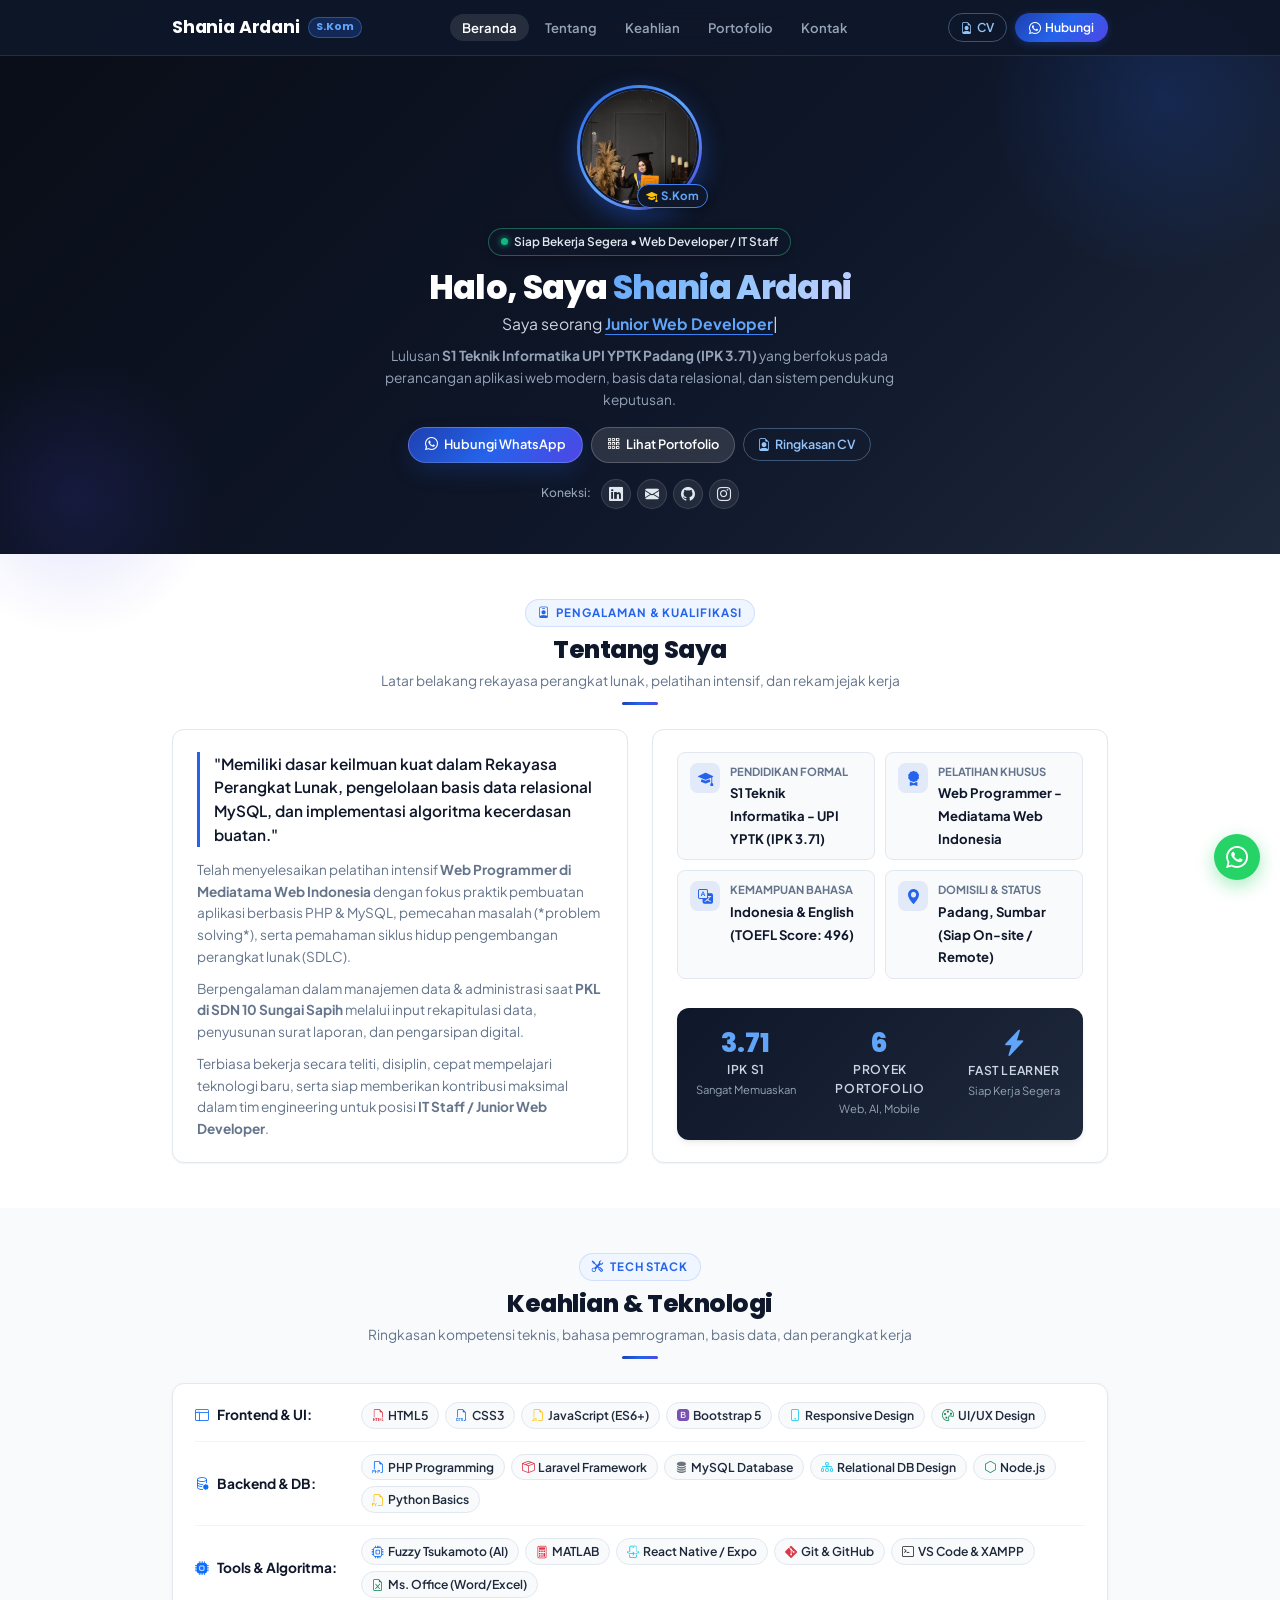
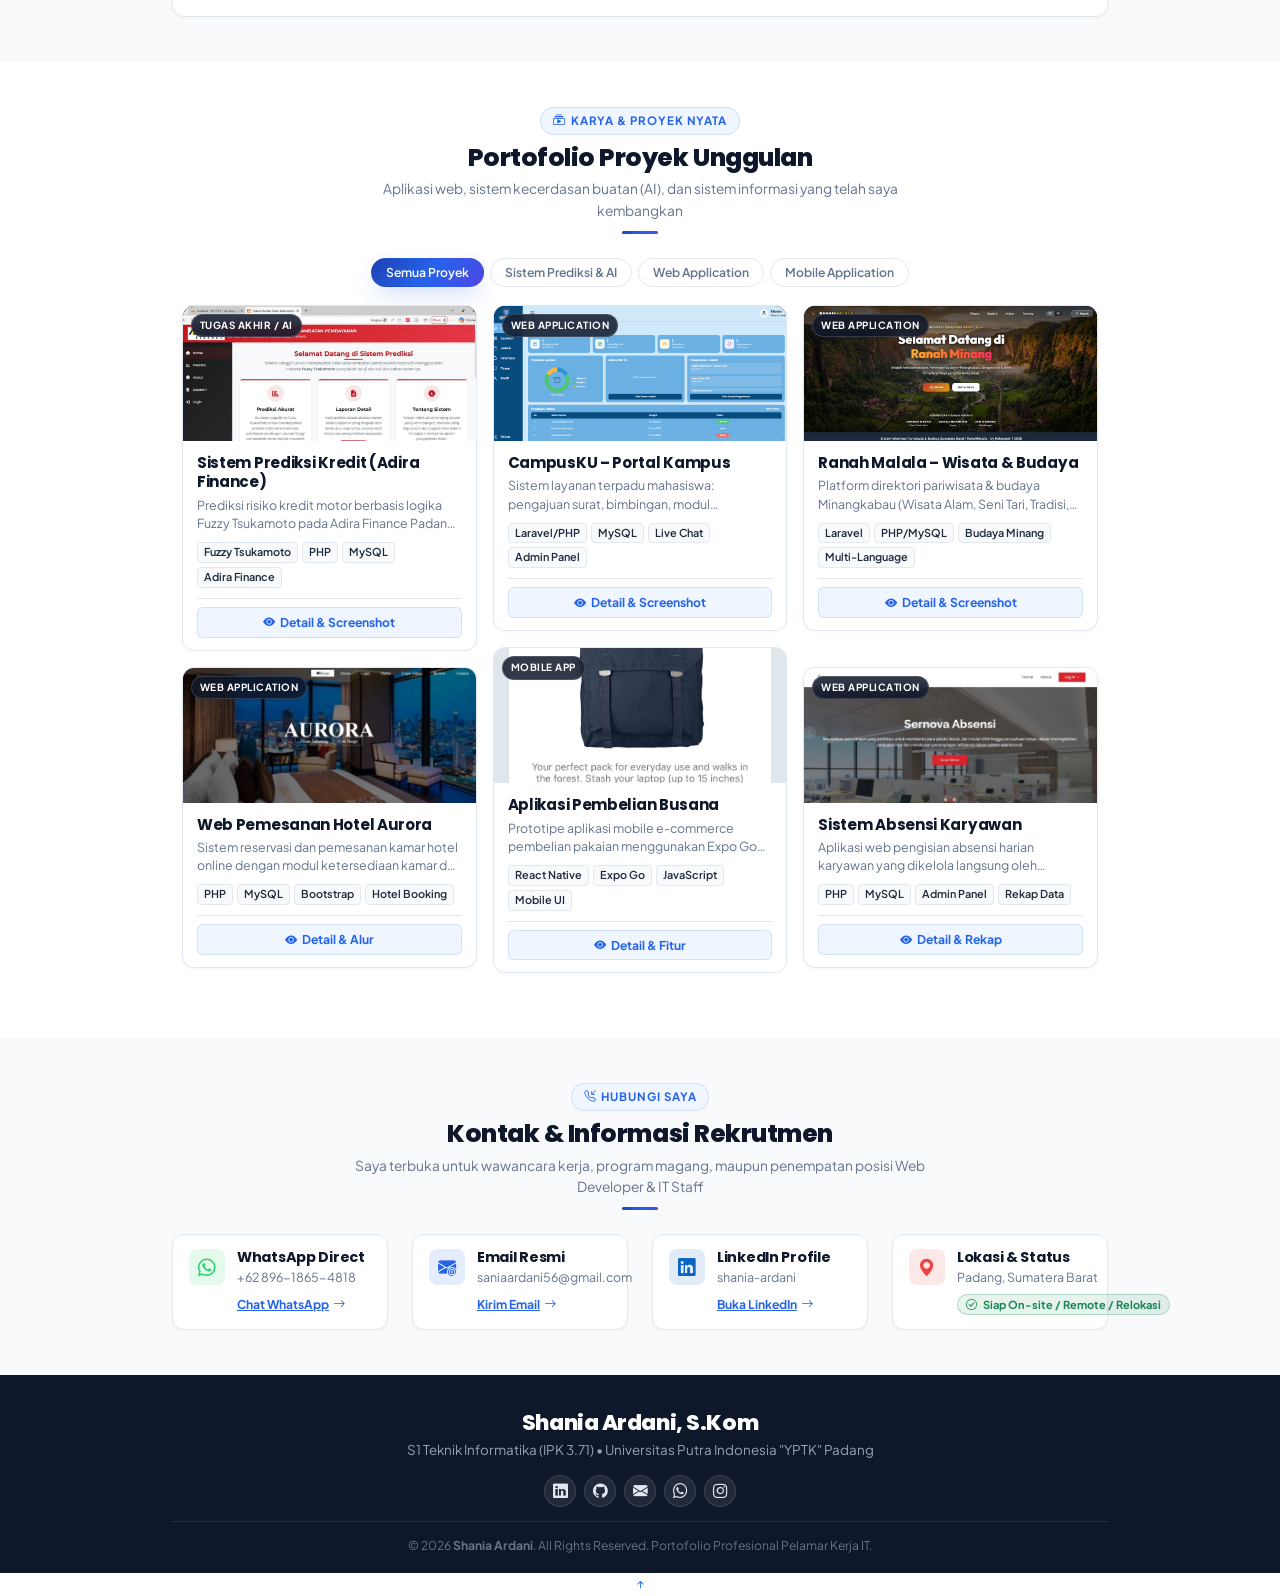
==== commit 32f1928e: "fix: optimasi hero terpusat (foto tidak terpotong) dan hapus teks duplikat pada bagian Tentang Saya" ====
--- a/index.html
+++ b/index.html
@@ -77,39 +77,53 @@
   <main class="main">
 
     <!-- ==============================================================
-         HERO SECTION - Classic 2-Column Standard Developer Portfolio
+         HERO SECTION - Modern Standard Developer Profile (Centered)
          ============================================================== -->
-    <section id="hero" class="hero section">
+    <section id="hero" class="hero section text-center">
       <div class="hero-bg-overlay"></div>
 
       <div class="container" data-aos="fade-up" data-aos-delay="100">
-        <div class="row align-items-center gy-4">
+        <div class="row justify-content-center">
           
-          <!-- Column 1: Intro Text & CTAs (Left) -->
-          <div class="col-lg-7 col-md-7 text-start">
-            <div class="hero-status-pill">
-              <span class="status-dot"></span> Siap Bekerja Segera • Web Developer / IT Staff
-            </div>
-
+          <div class="col-lg-8 col-md-10">
+            
+            <!-- Centered Portrait Avatar (Zero Crop, Always Fully Visible) -->
+            <div class="hero-avatar-center-wrapper">
+              <div class="hero-avatar-center">
+                <img src="assets/img/profile-img.jpg" alt="Foto Wisuda Shania Ardani, S.Kom - UPI YPTK Padang">
+              </div>
+              <span class="hero-avatar-badge"><i class="bi bi-mortarboard-fill text-warning"></i> S.Kom</span>
+            </div>
+
+            <!-- Open to Work Badge -->
+            <div>
+              <div class="hero-status-pill">
+                <span class="status-dot"></span> Siap Bekerja Segera • Web Developer / IT Staff
+              </div>
+            </div>
+
+            <!-- Main Heading -->
             <h1 class="hero-title mb-1">
               Halo, Saya <span class="text-gradient">Shania Ardani</span>
             </h1>
 
+            <!-- Dynamic Role Subtitle -->
             <p class="hero-subtitle mb-2">
-              Saya seorang <span class="typed" data-typed-items="Junior Web Developer,Lulusan Teknik Informatika (IPK 3.71),PHP & MySQL Developer,Implementor AI (Fuzzy Logic)">Junior Web Developer</span><span class="typed-cursor typed-cursor--blink" aria-hidden="true"></span>
+              Saya seorang <span class="typed" data-typed-items="Junior Web Developer,PHP & MySQL Developer,Laravel Framework,Implementor AI (Fuzzy Logic)">Junior Web Developer</span><span class="typed-cursor typed-cursor--blink" aria-hidden="true"></span>
             </p>
 
-            <p class="hero-bio mb-3">
-              Lulusan <strong>S1 Teknik Informatika UPI YPTK Padang (IPK 3.71)</strong> dengan fokus pada pengembangan web (PHP, Laravel, MySQL), basis data relasional, dan sistem pendukung keputusan (Fuzzy Tsukamoto). Terbuka untuk peluang kerja on-site maupun remote.
+            <!-- Punchy Elevator Pitch (No repetition with About section) -->
+            <p class="hero-bio mx-auto mb-3">
+              Lulusan <strong>S1 Teknik Informatika UPI YPTK Padang (IPK 3.71)</strong> yang berfokus pada perancangan aplikasi web modern, basis data relasional, dan sistem pendukung keputusan.
             </p>
 
             <!-- Hero Action Buttons -->
-            <div class="hero-cta-group mb-3">
-              <a href="https://wa.me/6289618654818?text=Halo%20Shania%20Ardani,%20saya%20melihat%20portofolio%20Anda%20dan%20tertarik%20untuk%20berdiskusi%20mengenai%20peluang%20kerja/magang." target="_blank" class="btn-custom-primary">
-                <i class="bi bi-whatsapp"></i> WhatsApp
+            <div class="hero-cta-group justify-content-center mb-3">
+              <a href="https://wa.me/6289618654818?text=Halo%20Shania%20Ardani,%20saya%20melihat%20portofolio%20Anda%20dan%20tertarik%20untuk%20berdiskusi%20mengenai%20peluang%20kerja." target="_blank" class="btn-custom-primary">
+                <i class="bi bi-whatsapp"></i> Hubungi WhatsApp
               </a>
               <a href="#portfolio" class="btn-custom-secondary">
-                <i class="bi bi-grid-3x3-gap"></i> Portofolio
+                <i class="bi bi-grid-3x3-gap"></i> Lihat Portofolio
               </a>
               <button type="button" class="btn-custom-outline" data-bs-toggle="modal" data-bs-target="#cvSummaryModal">
                 <i class="bi bi-file-earmark-person"></i> Ringkasan CV
@@ -117,7 +131,7 @@
             </div>
 
             <!-- Social Links -->
-            <div class="hero-socials">
+            <div class="hero-socials justify-content-center">
               <span class="social-label me-1">Koneksi:</span>
               <a href="https://www.linkedin.com/in/shania-ardani-377059323" target="_blank" class="hero-social-btn" title="LinkedIn Profile" aria-label="LinkedIn">
                 <i class="bi bi-linkedin"></i>
@@ -132,18 +146,7 @@
                 <i class="bi bi-instagram"></i>
               </a>
             </div>
-          </div>
-
-          <!-- Column 2: Photo Portrait Frame (Right) -->
-          <div class="col-lg-5 col-md-5 d-flex justify-content-center justify-content-lg-end" data-aos="fade-left" data-aos-delay="200">
-            <div class="hero-avatar-card-wrapper">
-              <div class="hero-avatar-frame">
-                <img src="assets/img/profile-img.jpg" alt="Foto Wisuda Shania Ardani, S.Kom - UPI YPTK Padang">
-              </div>
-              <div class="hero-floating-badge">
-                <i class="bi bi-mortarboard-fill text-warning me-1"></i> UPI YPTK • IPK 3.71
-              </div>
-            </div>
+
           </div>
 
         </div>
@@ -151,14 +154,14 @@
     </section><!-- /Hero Section -->
 
     <!-- ==============================================================
-         ABOUT SECTION - Executive Profile & Education
+         ABOUT SECTION - Experience, Track Record & Credentials
          ============================================================== -->
     <section id="about" class="about section">
       
       <div class="container section-title" data-aos="fade-up">
-        <span class="badge-sub"><i class="bi bi-person-badge"></i> Profil & Kualifikasi</span>
+        <span class="badge-sub"><i class="bi bi-person-badge"></i> Pengalaman & Kualifikasi</span>
         <h2>Tentang Saya</h2>
-        <p>Latar belakang akademis, pengalaman pelatihan, dan kompetensi teknis rekayasa perangkat lunak</p>
+        <p>Latar belakang rekayasa perangkat lunak, pelatihan intensif, dan rekam jejak kerja</p>
       </div>
 
       <div class="container" data-aos="fade-up" data-aos-delay="100">
@@ -168,15 +171,19 @@
           <div class="col-lg-6" data-aos="fade-right" data-aos-delay="150">
             <div class="about-card-main">
               <div class="lead-pitch">
-                "Lulusan S1 Teknik Informatika UPI YPTK Padang dengan IPK 3.71. Berpengalaman mengembangkan proyek sistem berbasis web (PHP, Laravel, MySQL) dan implementasi algoritma kecerdasan buatan (Fuzzy Tsukamoto)."
+                "Memiliki dasar keilmuan kuat dalam Rekayasa Perangkat Lunak, pengelolaan basis data relasional MySQL, dan implementasi algoritma kecerdasan buatan."
               </div>
 
               <p>
-                Memiliki pemahaman mendalam mengenai siklus hidup pengembangan perangkat lunak, analisis kebutuhan sistem, perancangan basis data relasional, serta pengujian sistem. Telah menyelesaikan pelatihan intensif <strong>Web Programmer di Mediatama Web Indonesia</strong> dan berpengalaman dalam administrasi data & pengarsipan saat <strong>PKL di SDN 10 Sungai Sapih</strong>.
+                Telah menyelesaikan pelatihan intensif <strong>Web Programmer di Mediatama Web Indonesia</strong> dengan fokus praktik pembuatan aplikasi berbasis PHP & MySQL, pemecahan masalah (*problem solving*), serta pemahaman siklus hidup pengembangan perangkat lunak (SDLC).
+              </p>
+              
+              <p>
+                Berpengalaman dalam manajemen data & administrasi saat <strong>PKL di SDN 10 Sungai Sapih</strong> melalui input rekapitulasi data, penyusunan surat laporan, dan pengarsipan digital.
               </p>
               
               <p class="mb-0">
-                Terbiasa bekerja secara teliti, adaptif terhadap teknologi baru, serta siap memberikan kontribusi maksimal baik secara mandiri maupun dalam kolaborasi tim untuk posisi <strong>IT Staff / Junior Web Developer / Software Engineer</strong>.
+                Terbiasa bekerja secara teliti, disiplin, cepat mempelajari teknologi baru, serta siap memberikan kontribusi maksimal dalam tim engineering untuk posisi <strong>IT Staff / Junior Web Developer</strong>.
               </p>
             </div>
           </div>
@@ -189,7 +196,7 @@
                 <div class="fact-item">
                   <div class="fact-icon"><i class="bi bi-mortarboard-fill"></i></div>
                   <div class="fact-text">
-                    <span class="fact-label">Pendidikan</span>
+                    <span class="fact-label">Pendidikan Formal</span>
                     <span class="fact-value">S1 Teknik Informatika - UPI YPTK (IPK 3.71)</span>
                   </div>
                 </div>
@@ -228,9 +235,9 @@
                     <p class="stat-desc">Sangat Memuaskan</p>
                   </div>
                   <div class="col-4 stat-box">
-                    <div class="stat-number">3+</div>
-                    <div class="stat-label">Proyek Teruji</div>
-                    <p class="stat-desc">Fuzzy AI, Laravel, Web</p>
+                    <div class="stat-number">6</div>
+                    <div class="stat-label">Proyek Portofolio</div>
+                    <p class="stat-desc">Web, AI, Mobile</p>
                   </div>
                   <div class="col-4 stat-box">
                     <div class="stat-number"><i class="bi bi-lightning-charge-fill"></i></div>
--- a/assets/css/custom-portfolio.css
+++ b/assets/css/custom-portfolio.css
@@ -268,15 +268,14 @@
 }
 
 /* -------------------------------------------------------------
- * HERO SECTION - Classic Standard 2-Column Layout
+ * HERO SECTION - Modern Standard Developer Profile (Centered)
  * ------------------------------------------------------------- */
 .hero {
   min-height: auto;
   position: relative;
   background: linear-gradient(135deg, #090d16 0%, #0f172a 60%, #1e293b 100%) !important;
   color: #ffffff;
-  padding: 90px 0 45px;
-  overflow: hidden;
+  padding: 85px 0 45px;
 }
 
 .hero::before {
@@ -310,6 +309,56 @@
   z-index: 2;
 }
 
+/* Centered Avatar Frame (Zero Cropping, Crisp 1:1 Aspect Ratio) */
+.hero-avatar-center-wrapper {
+  position: relative;
+  display: inline-block;
+  margin-bottom: 12px;
+}
+
+.hero-avatar-center {
+  width: 125px;
+  height: 125px;
+  border-radius: 50%;
+  padding: 3px;
+  background: linear-gradient(135deg, #2563eb 0%, #60a5fa 50%, #4f46e5 100%);
+  box-shadow: 0 8px 24px rgba(37, 99, 235, 0.4);
+  transition: var(--transition);
+  margin: 0 auto;
+}
+
+.hero-avatar-center:hover {
+  transform: scale(1.05);
+  box-shadow: 0 12px 28px rgba(37, 99, 235, 0.55);
+}
+
+.hero-avatar-center img {
+  width: 100%;
+  height: 100%;
+  object-fit: cover;
+  object-position: center 12%;
+  border-radius: 50%;
+  border: 2px solid #0f172a;
+  display: block;
+}
+
+.hero-avatar-badge {
+  position: absolute;
+  bottom: 2px;
+  right: -6px;
+  background: #0f172a;
+  border: 1.5px solid #3b82f6;
+  color: #60a5fa;
+  font-size: 0.72rem;
+  font-weight: 700;
+  padding: 2px 8px;
+  border-radius: var(--radius-full);
+  box-shadow: 0 2px 8px rgba(0, 0, 0, 0.4);
+  display: flex;
+  align-items: center;
+  gap: 3px;
+}
+
 /* Open to Work Badge */
 .hero-status-pill {
   display: inline-flex;
@@ -381,55 +430,11 @@
 }
 
 .hero-bio {
-  font-size: 0.85rem;
+  font-size: 0.86rem;
   color: #94a3b8;
-  max-width: 520px;
+  max-width: 580px;
   margin-bottom: 18px;
   line-height: 1.6;
-}
-
-/* Hero Avatar Frame (Standard Right Column Photo) */
-.hero-avatar-card-wrapper {
-  position: relative;
-  max-width: 250px;
-}
-
-.hero-avatar-frame {
-  border-radius: 18px;
-  overflow: hidden;
-  background: #ffffff;
-  padding: 3px;
-  box-shadow: 0 12px 28px -8px rgba(0, 0, 0, 0.45);
-  transition: var(--transition);
-}
-
-.hero-avatar-frame:hover {
-  transform: translateY(-3px);
-  box-shadow: 0 16px 32px -8px rgba(37, 99, 235, 0.35);
-}
-
-.hero-avatar-frame img {
-  width: 100%;
-  height: 290px;
-  object-fit: cover;
-  border-radius: 15px;
-  display: block;
-}
-
-.hero-floating-badge {
-  position: absolute;
-  bottom: -10px;
-  left: 50%;
-  transform: translateX(-50%);
-  background: rgba(15, 23, 42, 0.92);
-  backdrop-filter: blur(8px);
-  border: 1px solid rgba(255, 255, 255, 0.18);
-  color: #ffffff;
-  font-size: 0.74rem;
-  padding: 3px 12px;
-  border-radius: var(--radius-full);
-  white-space: nowrap;
-  box-shadow: 0 4px 12px rgba(0, 0, 0, 0.3);
 }
 
 /* Hero CTA Buttons */
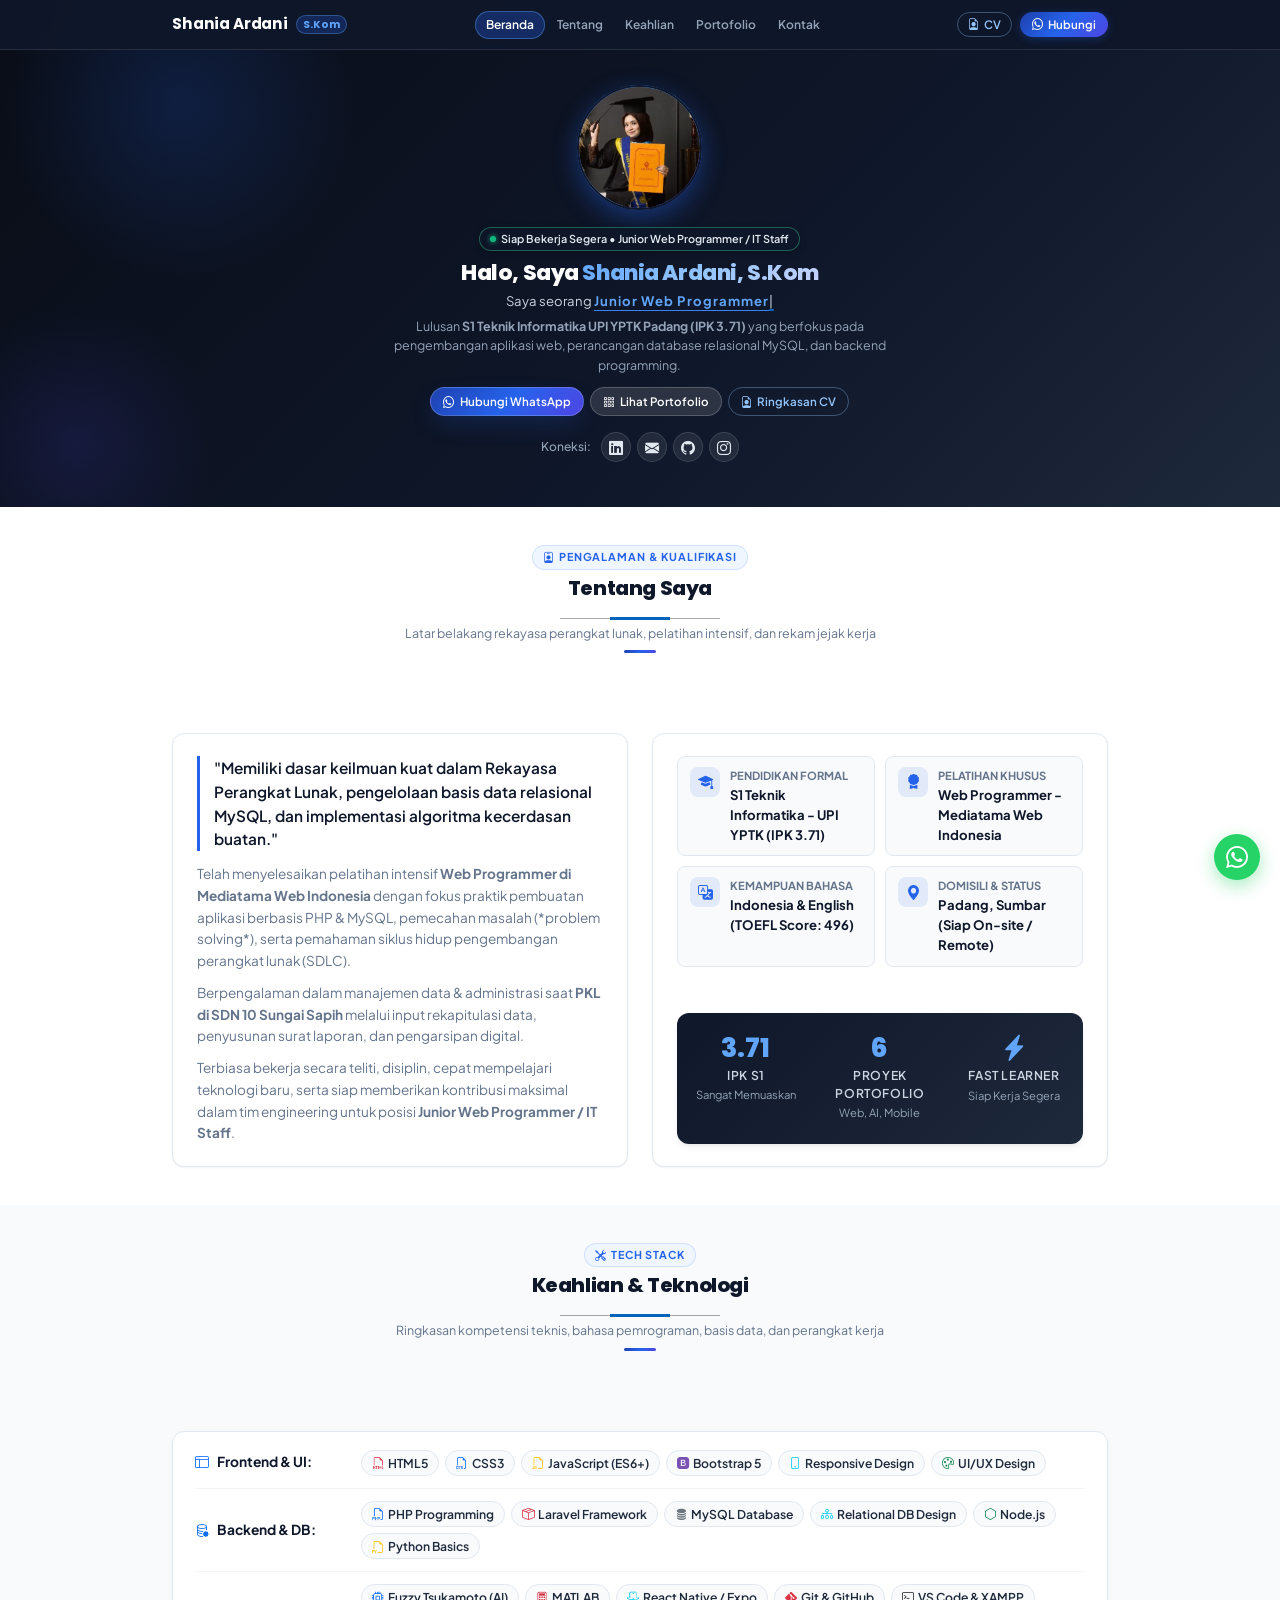
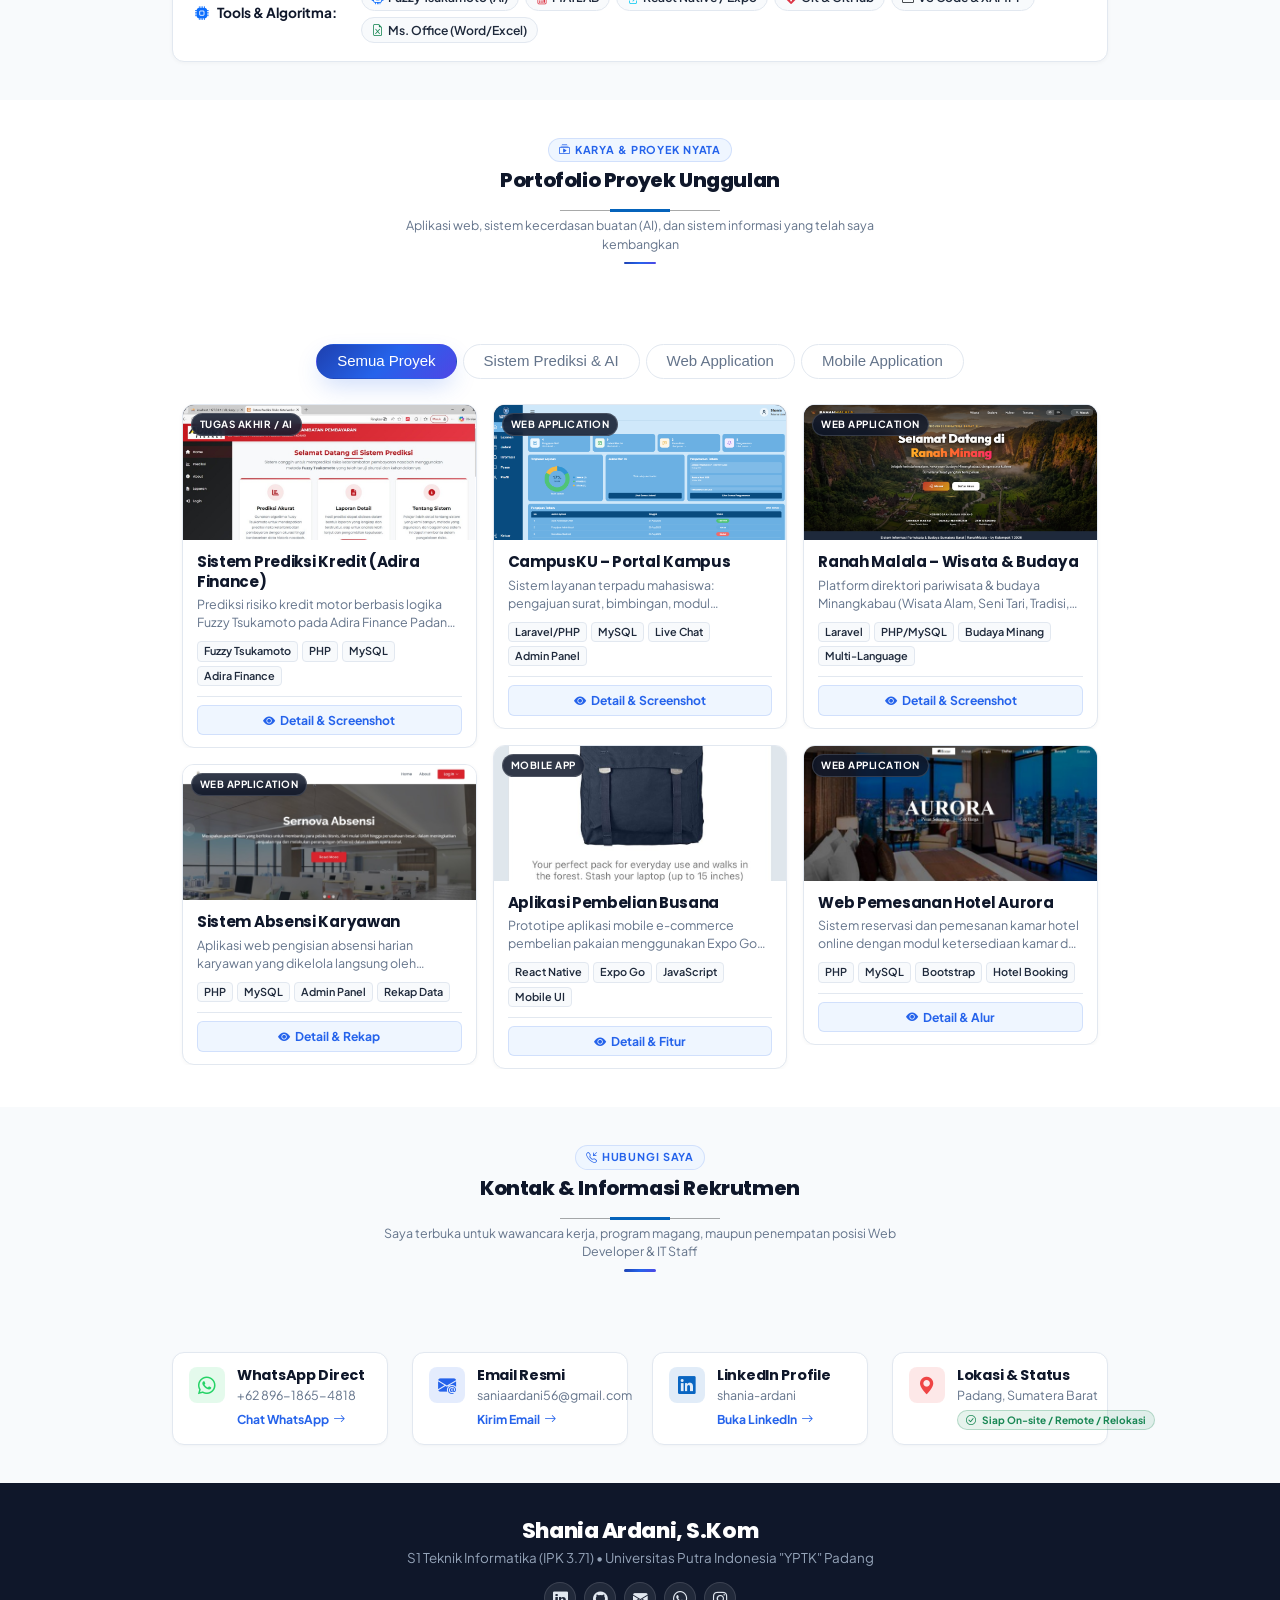
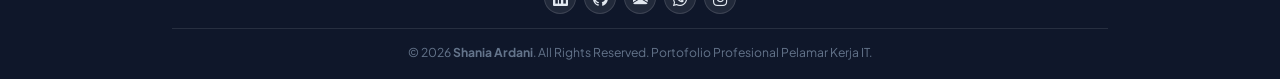
==== commit 332263fd: "feat: tetapkan role Junior Web Programmer dan sempurnakan close-up foto profil" ====
--- a/index.html
+++ b/index.html
@@ -4,7 +4,7 @@
 <head>
   <meta charset="utf-8">
   <meta content="width=device-width, initial-scale=1.0" name="viewport">
-  <title>Shania Ardani, S.Kom | Portofolio & CV - Junior Web Developer</title>
+  <title>Shania Ardani, S.Kom | Portofolio & CV - Junior Web Programmer</title>
   <meta content="Portofolio resmi Shania Ardani, Lulusan S1 Teknik Informatika UPI YPTK Padang (IPK 3.71). Berpengalaman dalam Web Development (PHP, MySQL, JavaScript) dan Mobile App Prototyping (Expo Go). Siap bekerja segera." name="description">
   <meta content="Shania Ardani, Portofolio Shania Ardani, Teknik Informatika UPI YPTK, IPK 3.71, Web Developer Padang, Junior Web Developer, PHP MySQL Developer, Portfolio Kerja" name="keywords">
   <meta content="Shania Ardani" name="author">
@@ -92,29 +92,28 @@
               <div class="hero-avatar-center">
                 <img src="assets/img/profile-img.jpg" alt="Foto Wisuda Shania Ardani, S.Kom - UPI YPTK Padang">
               </div>
-              <span class="hero-avatar-badge"><i class="bi bi-mortarboard-fill text-warning"></i> S.Kom</span>
             </div>
 
             <!-- Open to Work Badge -->
             <div>
               <div class="hero-status-pill">
-                <span class="status-dot"></span> Siap Bekerja Segera • Web Developer / IT Staff
+                <span class="status-dot"></span> Siap Bekerja Segera • Junior Web Programmer / IT Staff
               </div>
             </div>
 
             <!-- Main Heading -->
             <h1 class="hero-title mb-1">
-              Halo, Saya <span class="text-gradient">Shania Ardani</span>
+              Halo, Saya <span class="text-gradient">Shania Ardani, S.Kom</span>
             </h1>
 
             <!-- Dynamic Role Subtitle -->
             <p class="hero-subtitle mb-2">
-              Saya seorang <span class="typed" data-typed-items="Junior Web Developer,PHP & MySQL Developer,Laravel Framework,Implementor AI (Fuzzy Logic)">Junior Web Developer</span><span class="typed-cursor typed-cursor--blink" aria-hidden="true"></span>
+              Saya seorang <span class="typed" data-typed-items="Junior Web Programmer,PHP & MySQL Programmer,Laravel Framework Developer">Junior Web Programmer</span><span class="typed-cursor typed-cursor--blink" aria-hidden="true"></span>
             </p>
 
             <!-- Punchy Elevator Pitch (No repetition with About section) -->
             <p class="hero-bio mx-auto mb-3">
-              Lulusan <strong>S1 Teknik Informatika UPI YPTK Padang (IPK 3.71)</strong> yang berfokus pada perancangan aplikasi web modern, basis data relasional, dan sistem pendukung keputusan.
+              Lulusan <strong>S1 Teknik Informatika UPI YPTK Padang (IPK 3.71)</strong> yang berfokus pada pengembangan aplikasi web, perancangan database relasional MySQL, dan backend programming.
             </p>
 
             <!-- Hero Action Buttons -->
@@ -183,7 +182,7 @@
               </p>
               
               <p class="mb-0">
-                Terbiasa bekerja secara teliti, disiplin, cepat mempelajari teknologi baru, serta siap memberikan kontribusi maksimal dalam tim engineering untuk posisi <strong>IT Staff / Junior Web Developer</strong>.
+                Terbiasa bekerja secara teliti, disiplin, cepat mempelajari teknologi baru, serta siap memberikan kontribusi maksimal dalam tim engineering untuk posisi <strong>Junior Web Programmer / IT Staff</strong>.
               </p>
             </div>
           </div>
@@ -707,7 +706,7 @@
           <div class="cv-preview-paper" id="cvPrintableArea">
             <div class="cv-preview-header text-center">
               <h2 class="h3 fw-bold mb-1 text-dark">SHANIA ARDANI, S.Kom</h2>
-              <p class="text-primary fw-semibold mb-2">Lulusan S1 Teknik Informatika (IPK 3.71) • IT / Junior Web Developer</p>
+              <p class="text-primary fw-semibold mb-2">Lulusan S1 Teknik Informatika (IPK 3.71) • Junior Web Programmer / IT Staff</p>
               <div class="d-flex flex-wrap justify-content-center gap-3 text-muted small">
                 <span><i class="bi bi-geo-alt me-1"></i>Padang, Sumatera Barat</span>
                 <span><i class="bi bi-telephone me-1"></i>+62 896-1865-4818</span>
@@ -718,7 +717,7 @@
 
             <div class="cv-section-title"><i class="bi bi-person-lines-fill me-1"></i> Profil Singkat</div>
             <p class="small text-muted mb-3">
-              Lulusan S1 Teknik Informatika UPI YPTK Padang dengan IPK 3,71 yang memiliki minat dalam bidang pengembangan aplikasi dan teknologi informasi. Memiliki pengalaman mengembangkan proyek berbasis web menggunakan HTML, CSS, PHP, dan MySQL, serta memahami dasar pemrograman dan pengelolaan database. Terbiasa melakukan analisis kebutuhan, pemecahan masalah, pengujian sistem, dan bekerja secara teliti. Memiliki semangat belajar, mampu bekerja secara individu maupun dalam tim, serta siap mengembangkan kemampuan sebagai IT / Junior Developer.
+              Lulusan S1 Teknik Informatika UPI YPTK Padang dengan IPK 3,71 yang memiliki minat dalam bidang pengembangan aplikasi dan teknologi informasi. Memiliki pengalaman mengembangkan proyek berbasis web menggunakan HTML, CSS, PHP, dan MySQL, serta memahami dasar pemrograman dan pengelolaan database. Terbiasa melakukan analisis kebutuhan, pemecahan masalah, pengujian sistem, dan bekerja secara teliti. Memiliki semangat belajar, mampu bekerja secara individu maupun dalam tim, serta siap mengembangkan kemampuan sebagai Junior Web Programmer / IT Staff.
             </p>
 
             <div class="cv-section-title"><i class="bi bi-mortarboard-fill me-1"></i> Edukasi Formal</div>
--- a/assets/css/main.css
+++ b/assets/css/main.css
@@ -212,68 +212,16 @@
 
 .navmenu ul {
   list-style: none;
-  padding: 0 0 20px 0;
+  padding: 0;
   margin: 0;
-  width: 140px;
 }
 
 .navmenu a,
 .navmenu a:focus {
-  color: var(--nav-color);
-  font-family: var(--nav-font);
-  display: flex;
+  display: inline-flex;
   align-items: center;
-  padding: 10px 18px;
-  margin-bottom: 8px;
-  font-size: 15px;
-  border-radius: 50px;
-  background: color-mix(in srgb, var(--default-color), transparent 92%);
-  height: 56px;
-  width: 100%;
-  overflow: hidden;
+  text-decoration: none;
   transition: 0.3s;
-}
-
-.navmenu a i,
-.navmenu a:focus i {
-  font-size: 20px;
-}
-
-.navmenu a span,
-.navmenu a:focus span {
-  padding: 0 5px 0 7px;
-}
-
-@media (min-width: 992px) {
-
-  .navmenu a,
-  .navmenu a:focus {
-    max-width: 56px;
-  }
-
-  .navmenu a span,
-  .navmenu a:focus span {
-    display: none;
-  }
-}
-
-.navmenu a:hover,
-.navmenu .active,
-.navmenu .active:focus,
-.navmenu li:hover>a {
-  color: var(--contrast-color);
-  background: var(--nav-hover-color);
-}
-
-.navmenu a:hover,
-.navmenu li:hover>a {
-  max-width: 100%;
-  color: var(--contrast-color);
-}
-
-.navmenu a:hover span,
-.navmenu li:hover>a span {
-  display: block;
 }
 
 /*--------------------------------------------------------------
--- a/assets/css/custom-portfolio.css
+++ b/assets/css/custom-portfolio.css
@@ -52,8 +52,8 @@
   font-family: var(--font-primary) !important;
   color: var(--text-main);
   background-color: var(--surface-white);
-  line-height: 1.55;
-  font-size: 0.92rem;
+  line-height: 1.5;
+  font-size: 0.84rem;
   -webkit-font-smoothing: antialiased;
   -moz-osx-font-smoothing: grayscale;
 }
@@ -79,7 +79,7 @@
  * Global Section Styling & Typography
  * ------------------------------------------------------------- */
 .section {
-  padding: 45px 0;
+  padding: 38px 0;
   position: relative;
 }
 
@@ -89,48 +89,48 @@
 
 .section-title {
   text-align: center;
-  margin-bottom: 24px;
+  margin-bottom: 20px;
   position: relative;
 }
 
 .section-title .badge-sub {
   display: inline-flex;
   align-items: center;
-  gap: 5px;
+  gap: 4px;
   background: var(--primary-subtle);
   color: var(--primary);
-  font-size: 0.72rem;
+  font-size: 0.68rem;
   font-weight: 700;
   text-transform: uppercase;
   letter-spacing: 0.08em;
-  padding: 4px 12px;
-  border-radius: var(--radius-full);
-  margin-bottom: 8px;
+  padding: 3px 10px;
+  border-radius: var(--radius-full);
+  margin-bottom: 6px;
   border: 1px solid rgba(37, 99, 235, 0.15);
 }
 
 .section-title h2 {
-  font-size: 1.55rem;
+  font-size: 1.25rem;
   font-weight: 800;
   color: var(--dark-slate);
-  margin-bottom: 6px;
+  margin-bottom: 4px;
 }
 
 .section-title p {
   color: var(--text-muted);
-  max-width: 580px;
+  max-width: 540px;
   margin: 0 auto;
-  font-size: 0.86rem;
+  font-size: 0.78rem;
 }
 
 .section-title::after {
   content: '';
   display: block;
-  width: 36px;
-  height: 3px;
+  width: 32px;
+  height: 2.5px;
   background: var(--primary-gradient);
   border-radius: var(--radius-full);
-  margin: 10px auto 0;
+  margin: 8px auto 0;
 }
 
 /* -------------------------------------------------------------
@@ -141,8 +141,8 @@
   top: 0;
   left: 0;
   right: 0;
-  height: 56px;
-  background: rgba(15, 23, 42, 0.92);
+  height: 50px;
+  background: rgba(15, 23, 42, 0.94);
   backdrop-filter: blur(12px);
   -webkit-backdrop-filter: blur(12px);
   border-bottom: 1px solid rgba(255, 255, 255, 0.1);
@@ -154,7 +154,7 @@
   text-decoration: none;
   font-family: var(--font-heading);
   font-weight: 700;
-  font-size: 1.1rem;
+  font-size: 0.95rem;
   color: #ffffff;
 }
 
@@ -164,63 +164,70 @@
 }
 
 .brand-badge {
-  font-size: 0.68rem;
+  font-size: 0.64rem;
   background: rgba(37, 99, 235, 0.25);
   color: #60a5fa;
   border: 1px solid rgba(96, 165, 250, 0.35);
-  padding: 1px 7px;
+  padding: 1px 6px;
   border-radius: var(--radius-full);
   font-weight: 700;
 }
 
 .navmenu ul {
-  display: flex;
-  align-items: center;
-  gap: 4px;
-  list-style: none;
-  margin: 0;
-  padding: 0;
+  display: flex !important;
+  align-items: center !important;
+  gap: 2px !important;
+  list-style: none !important;
+  margin: 0 !important;
+  padding: 0 !important;
+  width: auto !important;
 }
 
 .navmenu a {
-  color: #94a3b8;
-  font-size: 0.82rem;
-  font-weight: 600;
-  padding: 5px 12px;
-  border-radius: var(--radius-full);
-  text-decoration: none;
-  transition: var(--transition);
+  color: #94a3b8 !important;
+  font-size: 0.75rem !important;
+  font-weight: 600 !important;
+  padding: 4px 10px !important;
+  border-radius: var(--radius-full) !important;
+  text-decoration: none !important;
+  height: auto !important;
+  max-width: none !important;
+  width: auto !important;
+  background: transparent !important;
+  transition: var(--transition) !important;
+  white-space: nowrap !important;
 }
 
 .navmenu a:hover,
 .navmenu a.active {
-  color: #ffffff;
-  background: rgba(255, 255, 255, 0.1);
+  color: #ffffff !important;
+  background: rgba(37, 99, 235, 0.3) !important;
+  border: 1px solid rgba(96, 165, 250, 0.4) !important;
 }
 
 .btn-nav-cv {
   background: transparent;
   color: #93c5fd;
   border: 1px solid rgba(147, 197, 253, 0.35);
-  font-size: 0.76rem;
+  font-size: 0.72rem;
   font-weight: 600;
-  padding: 4px 12px;
+  padding: 3px 10px;
   border-radius: var(--radius-full);
   transition: var(--transition);
   cursor: pointer;
 }
 
 .btn-nav-cv:hover {
-  background: rgba(37, 99, 235, 0.2);
+  background: rgba(37, 99, 235, 0.25);
   color: #ffffff;
 }
 
 .btn-nav-hire {
   background: var(--primary-gradient);
   color: #ffffff !important;
-  font-size: 0.76rem;
+  font-size: 0.72rem;
   font-weight: 600;
-  padding: 5px 14px;
+  padding: 4px 12px;
   border-radius: var(--radius-full);
   text-decoration: none;
   transition: var(--transition);
@@ -234,7 +241,7 @@
 
 .mobile-nav-toggle {
   color: #ffffff;
-  font-size: 1.4rem;
+  font-size: 1.3rem;
   cursor: pointer;
   line-height: 1;
 }
@@ -336,7 +343,7 @@
   width: 100%;
   height: 100%;
   object-fit: cover;
-  object-position: center 12%;
+  object-position: center top;
   border-radius: 50%;
   border: 2px solid #0f172a;
   display: block;
@@ -363,25 +370,25 @@
 .hero-status-pill {
   display: inline-flex;
   align-items: center;
-  gap: 6px;
+  gap: 5px;
   background: rgba(15, 23, 42, 0.75);
   backdrop-filter: blur(8px);
   border: 1px solid rgba(52, 211, 153, 0.4);
-  padding: 4px 12px;
-  border-radius: var(--radius-full);
-  font-size: 0.74rem;
+  padding: 3px 10px;
+  border-radius: var(--radius-full);
+  font-size: 0.68rem;
   font-weight: 600;
   color: #e2e8f0;
-  margin-bottom: 12px;
-  box-shadow: 0 2px 8px rgba(0, 0, 0, 0.25);
+  margin-bottom: 8px;
+  box-shadow: 0 2px 6px rgba(0, 0, 0, 0.25);
 }
 
 .status-dot {
-  width: 7px;
-  height: 7px;
+  width: 6px;
+  height: 6px;
   background-color: #10b981;
   border-radius: 50%;
-  box-shadow: 0 0 6px #10b981;
+  box-shadow: 0 0 5px #10b981;
   animation: pulse-green 2s infinite;
 }
 
@@ -392,7 +399,7 @@
   }
   70% {
     transform: scale(1);
-    box-shadow: 0 0 0 5px rgba(16, 185, 129, 0);
+    box-shadow: 0 0 0 4px rgba(16, 185, 129, 0);
   }
   100% {
     transform: scale(0.95);
@@ -401,11 +408,11 @@
 }
 
 .hero-title {
-  font-size: 2.1rem;
+  font-size: 1.35rem !important;
   font-weight: 800;
   color: #ffffff;
-  line-height: 1.2;
-  margin-bottom: 6px;
+  line-height: 1.25;
+  margin-bottom: 3px !important;
   letter-spacing: -0.02em;
 }
 
@@ -416,10 +423,10 @@
 }
 
 .hero-subtitle {
-  font-size: 0.98rem;
+  font-size: 0.82rem !important;
   color: #cbd5e1;
   font-weight: 400;
-  margin-bottom: 10px;
+  margin-bottom: 6px !important;
 }
 
 .hero-subtitle .typed {
@@ -430,31 +437,31 @@
 }
 
 .hero-bio {
-  font-size: 0.86rem;
+  font-size: 0.78rem !important;
   color: #94a3b8;
-  max-width: 580px;
-  margin-bottom: 18px;
-  line-height: 1.6;
+  max-width: 520px;
+  margin-bottom: 12px !important;
+  line-height: 1.55;
 }
 
 /* Hero CTA Buttons */
 .hero-cta-group {
   display: flex;
   flex-wrap: wrap;
-  gap: 8px;
-  align-items: center;
-  margin-bottom: 18px;
+  gap: 6px;
+  align-items: center;
+  margin-bottom: 12px;
 }
 
 .btn-custom-primary {
   display: inline-flex;
   align-items: center;
-  gap: 6px;
+  gap: 5px;
   background: var(--primary-gradient);
   color: #ffffff !important;
   font-weight: 600;
-  font-size: 0.8rem;
-  padding: 7px 16px;
+  font-size: 0.72rem;
+  padding: 5px 12px;
   border-radius: var(--radius-full);
   border: 1px solid rgba(255, 255, 255, 0.2);
   box-shadow: var(--shadow-primary);
@@ -464,20 +471,20 @@
 
 .btn-custom-primary:hover {
   transform: translateY(-1px);
-  box-shadow: 0 8px 16px -4px rgba(37, 99, 235, 0.4);
+  box-shadow: 0 6px 14px -3px rgba(37, 99, 235, 0.4);
   color: #ffffff !important;
 }
 
 .btn-custom-secondary {
   display: inline-flex;
   align-items: center;
-  gap: 6px;
+  gap: 5px;
   background: rgba(255, 255, 255, 0.12);
   backdrop-filter: blur(6px);
   color: #ffffff !important;
   font-weight: 600;
-  font-size: 0.8rem;
-  padding: 7px 15px;
+  font-size: 0.72rem;
+  padding: 5px 12px;
   border-radius: var(--radius-full);
   border: 1px solid rgba(255, 255, 255, 0.2);
   transition: var(--transition);
@@ -494,12 +501,12 @@
 .btn-custom-outline {
   display: inline-flex;
   align-items: center;
-  gap: 5px;
+  gap: 4px;
   background: transparent;
   color: #93c5fd !important;
   font-weight: 600;
-  font-size: 0.78rem;
-  padding: 6px 14px;
+  font-size: 0.72rem;
+  padding: 5px 12px;
   border-radius: var(--radius-full);
   border: 1px solid rgba(147, 197, 253, 0.35);
   transition: var(--transition);
@@ -1231,7 +1238,7 @@
  * ------------------------------------------------------------- */
 @media (max-width: 991px) {
   .hero-title {
-    font-size: 1.8rem;
+    font-size: 1.25rem !important;
   }
   .quick-facts-grid {
     grid-template-columns: 1fr;
@@ -1240,14 +1247,17 @@
 
 @media (max-width: 767px) {
   .hero {
-    padding: 40px 0;
+    padding: 65px 0 28px !important;
     text-align: center;
   }
   .hero-title {
-    font-size: 1.6rem;
+    font-size: 1.18rem !important;
   }
   .hero-subtitle {
-    font-size: 0.95rem;
+    font-size: 0.78rem !important;
+  }
+  .hero-bio {
+    font-size: 0.75rem !important;
   }
   .hero-cta-group {
     justify-content: center;
@@ -1256,9 +1266,9 @@
     justify-content: center;
   }
   .stats-banner {
-    padding: 14px 10px;
+    padding: 12px 8px;
   }
   .stat-box {
-    margin-bottom: 12px;
-  }
-}
+    margin-bottom: 8px;
+  }
+}
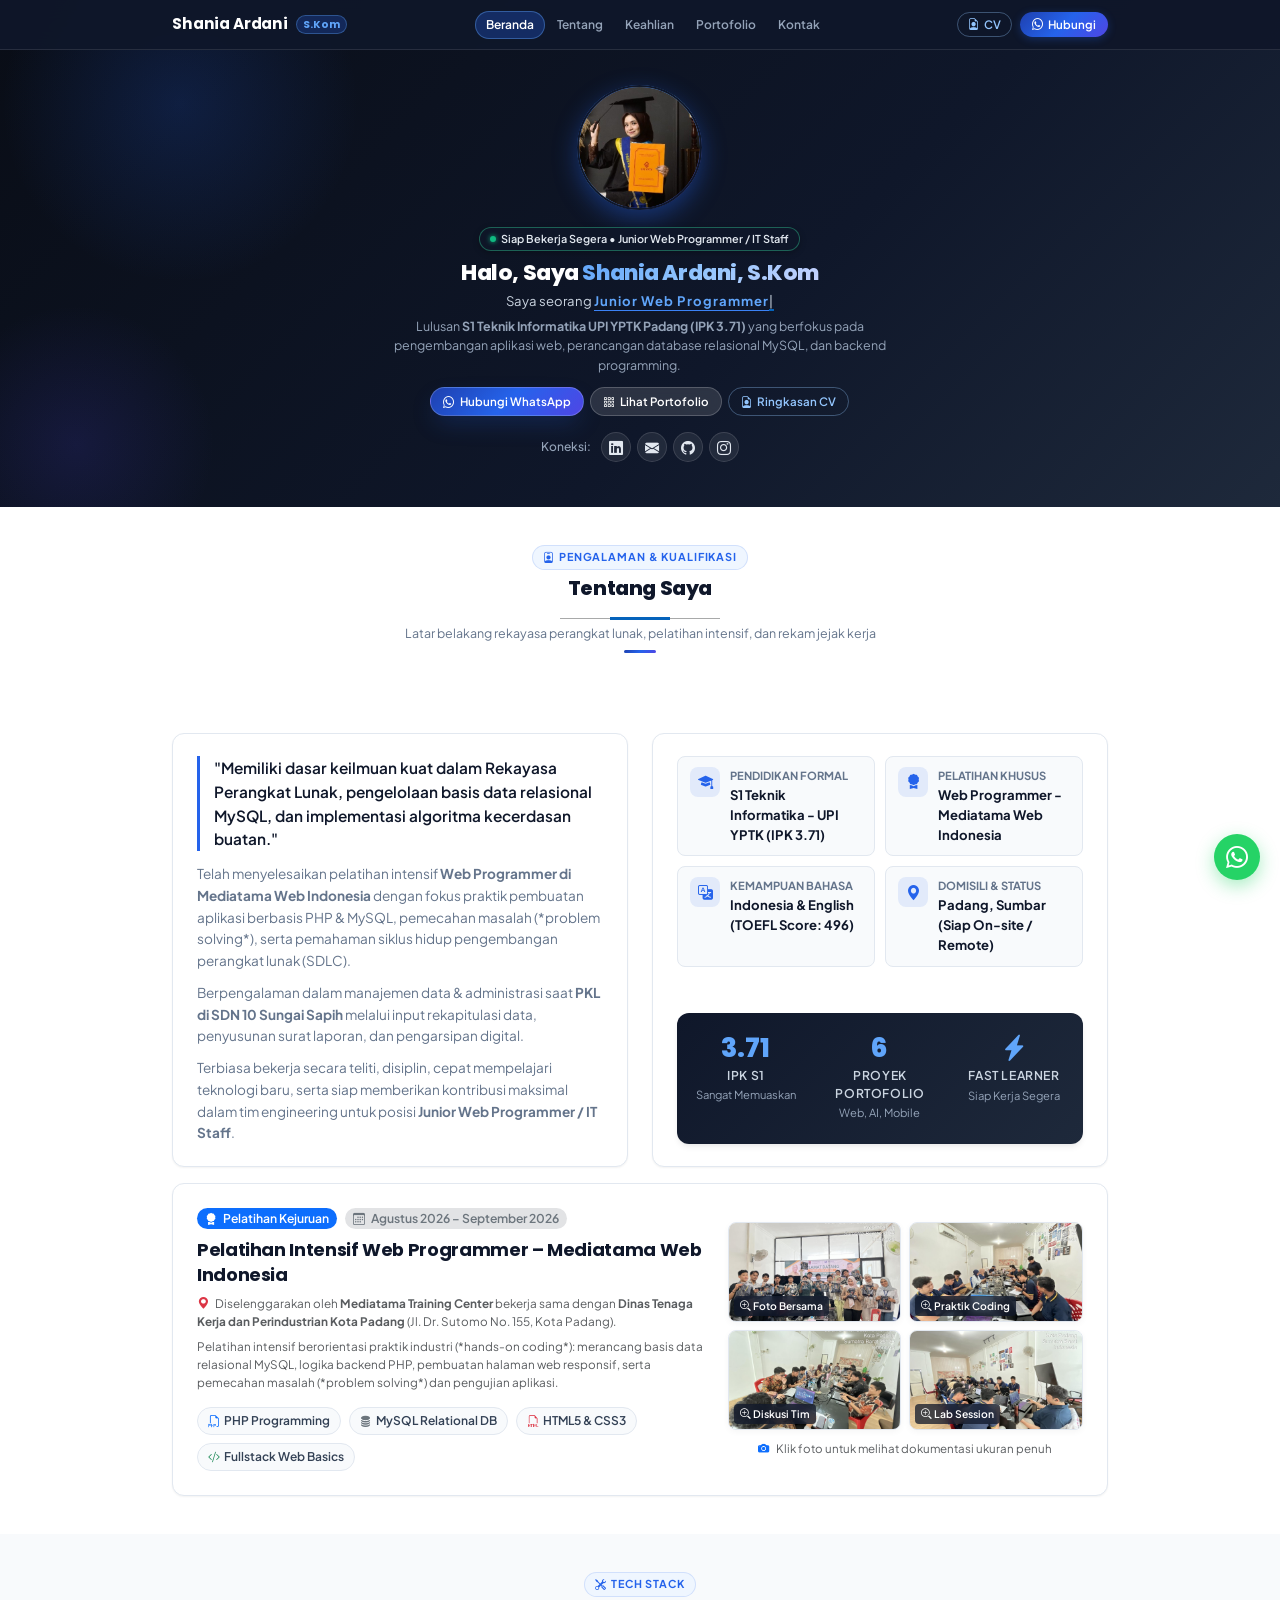
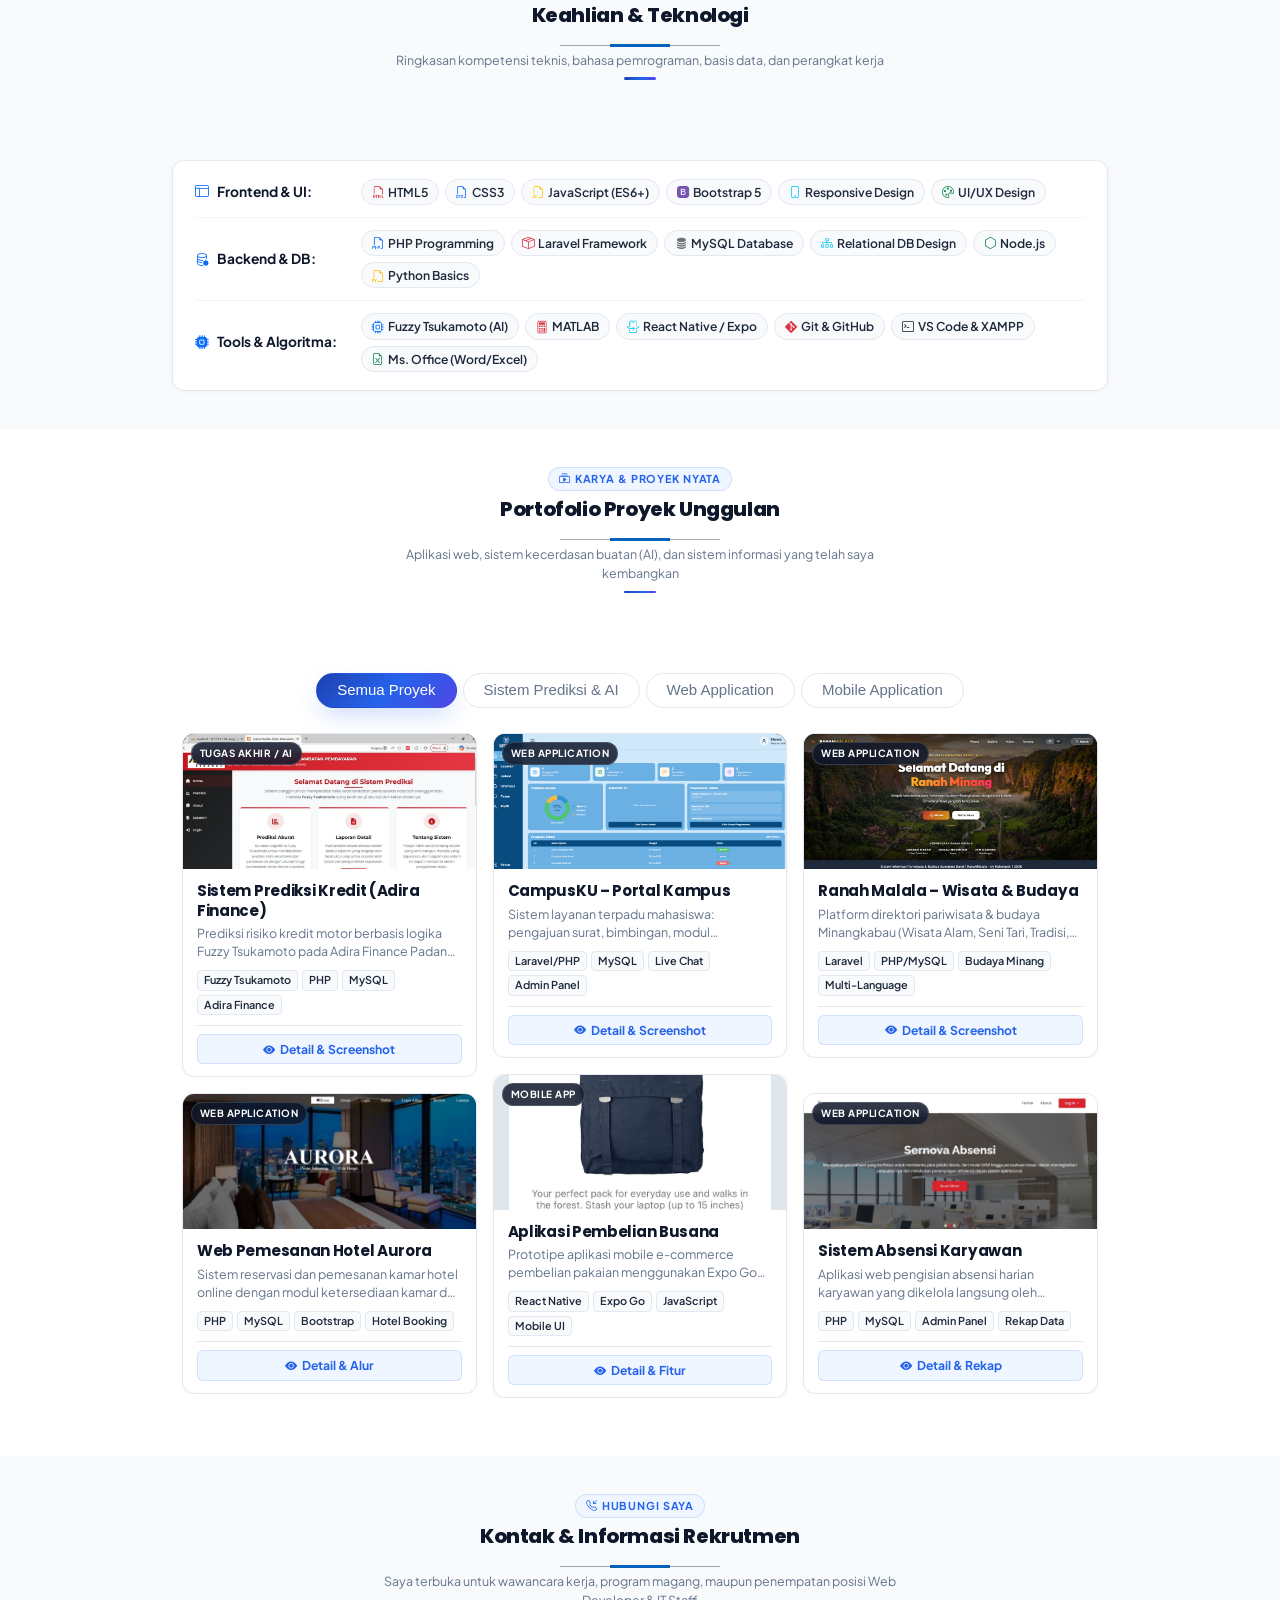
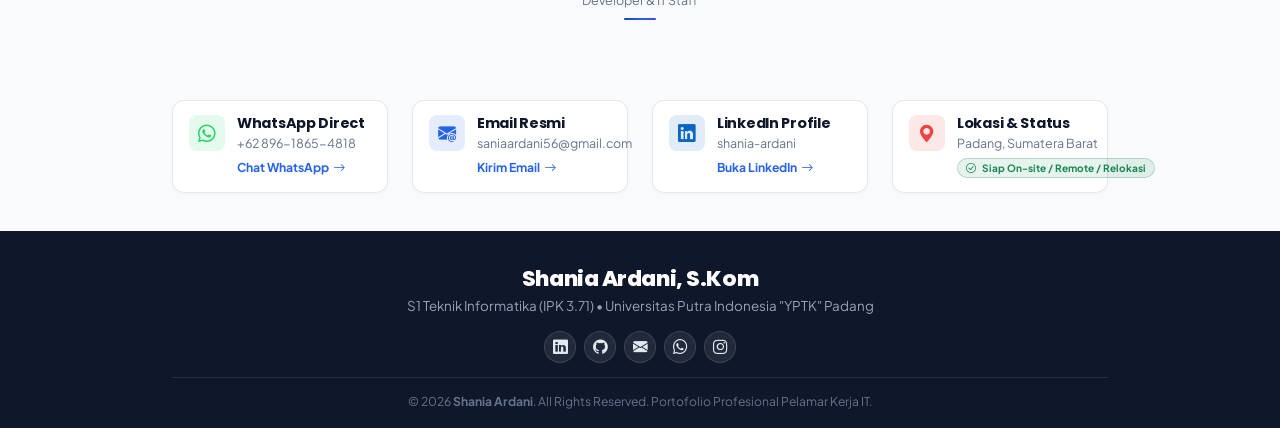
==== commit 7fd1482b: "feat: tambahkan showcase dokumentasi pelatihan Web Programmer Mediatama Indonesia dan update CV" ====
--- a/index.html
+++ b/index.html
@@ -242,6 +242,73 @@
                     <div class="stat-number"><i class="bi bi-lightning-charge-fill"></i></div>
                     <div class="stat-label">Fast Learner</div>
                     <p class="stat-desc">Siap Kerja Segera</p>
+                  </div>
+                </div>
+              </div>
+            </div>
+          </div>
+
+          <!-- Interactive Training Showcase: Mediatama Training Center -->
+          <div class="col-12 mt-3" data-aos="fade-up" data-aos-delay="250">
+            <div class="training-showcase-card">
+              <div class="row align-items-center gy-3">
+                <div class="col-lg-7">
+                  <div class="d-flex flex-wrap align-items-center gap-2 mb-2">
+                    <span class="badge bg-primary px-2.5 py-1 rounded-pill fw-semibold" style="font-size: 0.76rem;">
+                      <i class="bi bi-award-fill me-1"></i> Pelatihan Kejuruan
+                    </span>
+                    <span class="badge bg-secondary-subtle text-secondary px-2.5 py-1 rounded-pill fw-semibold" style="font-size: 0.76rem;">
+                      <i class="bi bi-calendar3 me-1"></i> Agustus 2026 – September 2026
+                    </span>
+                  </div>
+                  <h4 class="training-title mb-2">
+                    Pelatihan Intensif Web Programmer – Mediatama Web Indonesia
+                  </h4>
+                  <p class="text-muted small mb-2">
+                    <i class="bi bi-geo-alt-fill text-danger me-1"></i> Diselenggarakan oleh <strong>Mediatama Training Center</strong> bekerja sama dengan <strong>Dinas Tenaga Kerja dan Perindustrian Kota Padang</strong> (Jl. Dr. Sutomo No. 155, Kota Padang).
+                  </p>
+                  <p class="text-muted small mb-3">
+                    Pelatihan intensif berorientasi praktik industri (*hands-on coding*): merancang basis data relasional MySQL, logika backend PHP, pembuatan halaman web responsif, serta pemecahan masalah (*problem solving*) dan pengujian aplikasi.
+                  </p>
+                  <div class="d-flex flex-wrap gap-2">
+                    <span class="tech-pill-sm"><i class="bi bi-filetype-php text-primary me-1"></i>PHP Programming</span>
+                    <span class="tech-pill-sm"><i class="bi bi-database-fill text-secondary me-1"></i>MySQL Relational DB</span>
+                    <span class="tech-pill-sm"><i class="bi bi-filetype-html text-danger me-1"></i>HTML5 & CSS3</span>
+                    <span class="tech-pill-sm"><i class="bi bi-code-slash text-success me-1"></i>Fullstack Web Basics</span>
+                  </div>
+                </div>
+
+                <div class="col-lg-5">
+                  <div class="training-gallery-grid">
+                    <div class="row g-2">
+                      <div class="col-6">
+                        <a href="assets/img/mediatama/mediatama-1.jpg" class="glightbox training-gallery-item" data-gallery="mediatama-gallery" title="Pelepasan & Pembukaan Peserta Pelatihan Web Programmer - Disnaker Kota Padang & Mediatama Training Center (29 Agustus 2026)">
+                          <img src="assets/img/mediatama/mediatama-1.jpg" alt="Foto Pembukaan Pelatihan Web Programmer Mediatama">
+                          <span class="gallery-overlay-badge"><i class="bi bi-zoom-in"></i> Foto Bersama</span>
+                        </a>
+                      </div>
+                      <div class="col-6">
+                        <a href="assets/img/mediatama/mediatama-2.jpg" class="glightbox training-gallery-item" data-gallery="mediatama-gallery" title="Sesi Praktik Coding & Pemrograman Web di Lab Mediatama Training Center (3 September 2026)">
+                          <img src="assets/img/mediatama/mediatama-2.jpg" alt="Praktik Coding Web Programmer">
+                          <span class="gallery-overlay-badge"><i class="bi bi-zoom-in"></i> Praktik Coding</span>
+                        </a>
+                      </div>
+                      <div class="col-6">
+                        <a href="assets/img/mediatama/mediatama-3.jpg" class="glightbox training-gallery-item" data-gallery="mediatama-gallery" title="Diskusi Teknis & Kolaborasi Pemrograman Bersama Peserta (2 September 2026)">
+                          <img src="assets/img/mediatama/mediatama-3.jpg" alt="Sesi Diskusi Proyek Web">
+                          <span class="gallery-overlay-badge"><i class="bi bi-zoom-in"></i> Diskusi Tim</span>
+                        </a>
+                      </div>
+                      <div class="col-6">
+                        <a href="assets/img/mediatama/mediatama-4.jpg" class="glightbox training-gallery-item" data-gallery="mediatama-gallery" title="Hands-on Pembuatan Aplikasi Web & Manajemen Database MySQL (31 Agustus 2026)">
+                          <img src="assets/img/mediatama/mediatama-4.jpg" alt="Hands-on Web Development">
+                          <span class="gallery-overlay-badge"><i class="bi bi-zoom-in"></i> Lab Session</span>
+                        </a>
+                      </div>
+                    </div>
+                    <div class="text-center mt-2">
+                      <small class="text-muted" style="font-size: 0.72rem;"><i class="bi bi-camera-fill me-1 text-primary"></i> Klik foto untuk melihat dokumentasi ukuran penuh</small>
+                    </div>
                   </div>
                 </div>
               </div>
@@ -732,16 +799,17 @@
 
             <div class="cv-section-title"><i class="bi bi-briefcase-fill me-1"></i> Pengalaman Kerja & Pelatihan</div>
             
-            <div class="mb-2">
+            <div class="mb-3">
               <div class="d-flex justify-content-between fw-bold text-dark small">
                 <span>Pelatihan Web Programmer – Mediatama Web Indonesia</span>
                 <span class="text-muted">Agustus 2026 – September 2026</span>
               </div>
+              <div class="text-primary small fw-semibold">Mediatama Training Center x Dinas Tenaga Kerja & Perindustrian Kota Padang</div>
               <ul class="small text-muted ps-3 mb-2">
-                <li>Mempelajari dasar-dasar pengembangan aplikasi berbasis web.</li>
-                <li>Mempelajari HTML, CSS, PHP, dan pengelolaan database MySQL.</li>
-                <li>Mempraktikkan pembuatan dan pengembangan website.</li>
-                <li>Mengembangkan kemampuan pemrograman dan problem solving melalui praktik proyek.</li>
+                <li>Mengikuti pelatihan intensif kejuruan Web Programmer berbasis kurikulum industri perangkat lunak.</li>
+                <li>Mempelajari dan mempraktikkan arsitektur web, HTML5, CSS3, JavaScript, PHP Native/OOP, dan basis data MySQL.</li>
+                <li>Membangun aplikasi web interaktif dengan implementasi fitur CRUD, pemrosesan form, autentikasi login, serta relasi basis data.</li>
+                <li>Mengembangkan kemampuan pemecahan masalah (*problem solving*), debugging kode, dan pengujian sistem web.</li>
               </ul>
             </div>
 
--- a/assets/css/custom-portfolio.css
+++ b/assets/css/custom-portfolio.css
@@ -708,6 +708,91 @@
 }
 
 /* -------------------------------------------------------------
+ * TRAINING & CERTIFICATION SHOWCASE (Mediatama Web Indonesia)
+ * ------------------------------------------------------------- */
+.training-showcase-card {
+  background: var(--surface-white);
+  border-radius: var(--radius-md);
+  padding: 24px;
+  border: 1px solid var(--border-light);
+  box-shadow: var(--shadow-sm);
+  position: relative;
+  overflow: hidden;
+  transition: var(--transition);
+}
+
+.training-showcase-card:hover {
+  border-color: rgba(37, 99, 235, 0.3);
+  box-shadow: 0 10px 25px rgba(37, 99, 235, 0.08);
+}
+
+.training-title {
+  font-size: 1.12rem;
+  font-weight: 700;
+  color: var(--dark-slate);
+  line-height: 1.4;
+}
+
+.training-gallery-item {
+  position: relative;
+  display: block;
+  height: 100px;
+  border-radius: var(--radius-sm);
+  overflow: hidden;
+  border: 1px solid var(--border-light);
+  box-shadow: 0 2px 6px rgba(0, 0, 0, 0.04);
+  transition: var(--transition);
+}
+
+.training-gallery-item img {
+  width: 100%;
+  height: 100%;
+  object-fit: cover;
+  transition: transform 0.35s ease;
+}
+
+.training-gallery-item:hover img {
+  transform: scale(1.08);
+}
+
+.gallery-overlay-badge {
+  position: absolute;
+  bottom: 5px;
+  left: 5px;
+  background: rgba(15, 23, 42, 0.75);
+  backdrop-filter: blur(4px);
+  -webkit-backdrop-filter: blur(4px);
+  color: #ffffff;
+  font-size: 0.65rem;
+  font-weight: 600;
+  padding: 2px 6px;
+  border-radius: 4px;
+  pointer-events: none;
+  display: inline-flex;
+  align-items: center;
+  gap: 3px;
+}
+
+.tech-pill-sm {
+  display: inline-flex;
+  align-items: center;
+  background: var(--surface-alt);
+  border: 1px solid var(--border-light);
+  color: #334155;
+  font-size: 0.75rem;
+  font-weight: 600;
+  padding: 4px 10px;
+  border-radius: var(--radius-full);
+  transition: var(--transition);
+}
+
+.tech-pill-sm:hover {
+  background: var(--primary-subtle);
+  border-color: rgba(37, 99, 235, 0.25);
+  color: var(--primary);
+}
+
+/* -------------------------------------------------------------
  * SKILLS & COMPETENCIES - Categorized Tech List (Compact & Clean)
  * ------------------------------------------------------------- */
 .skills-list-wrapper {
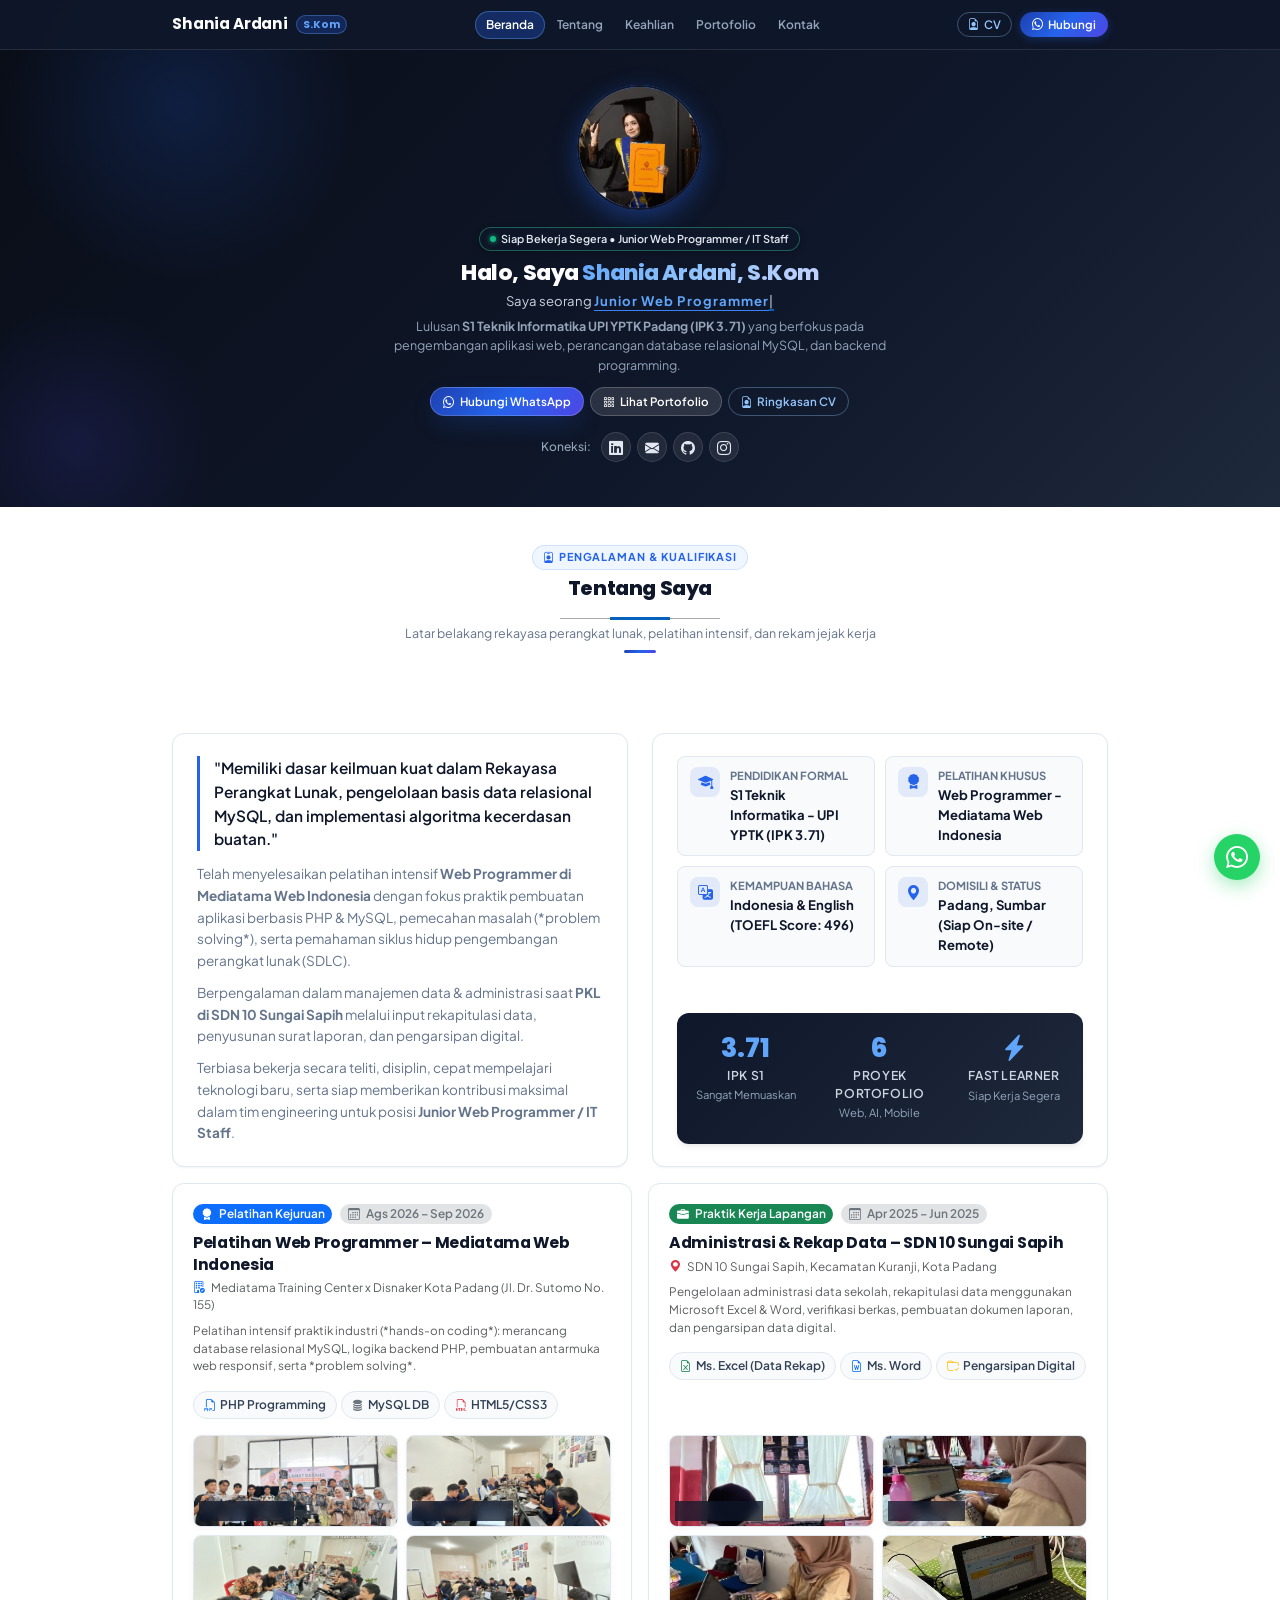
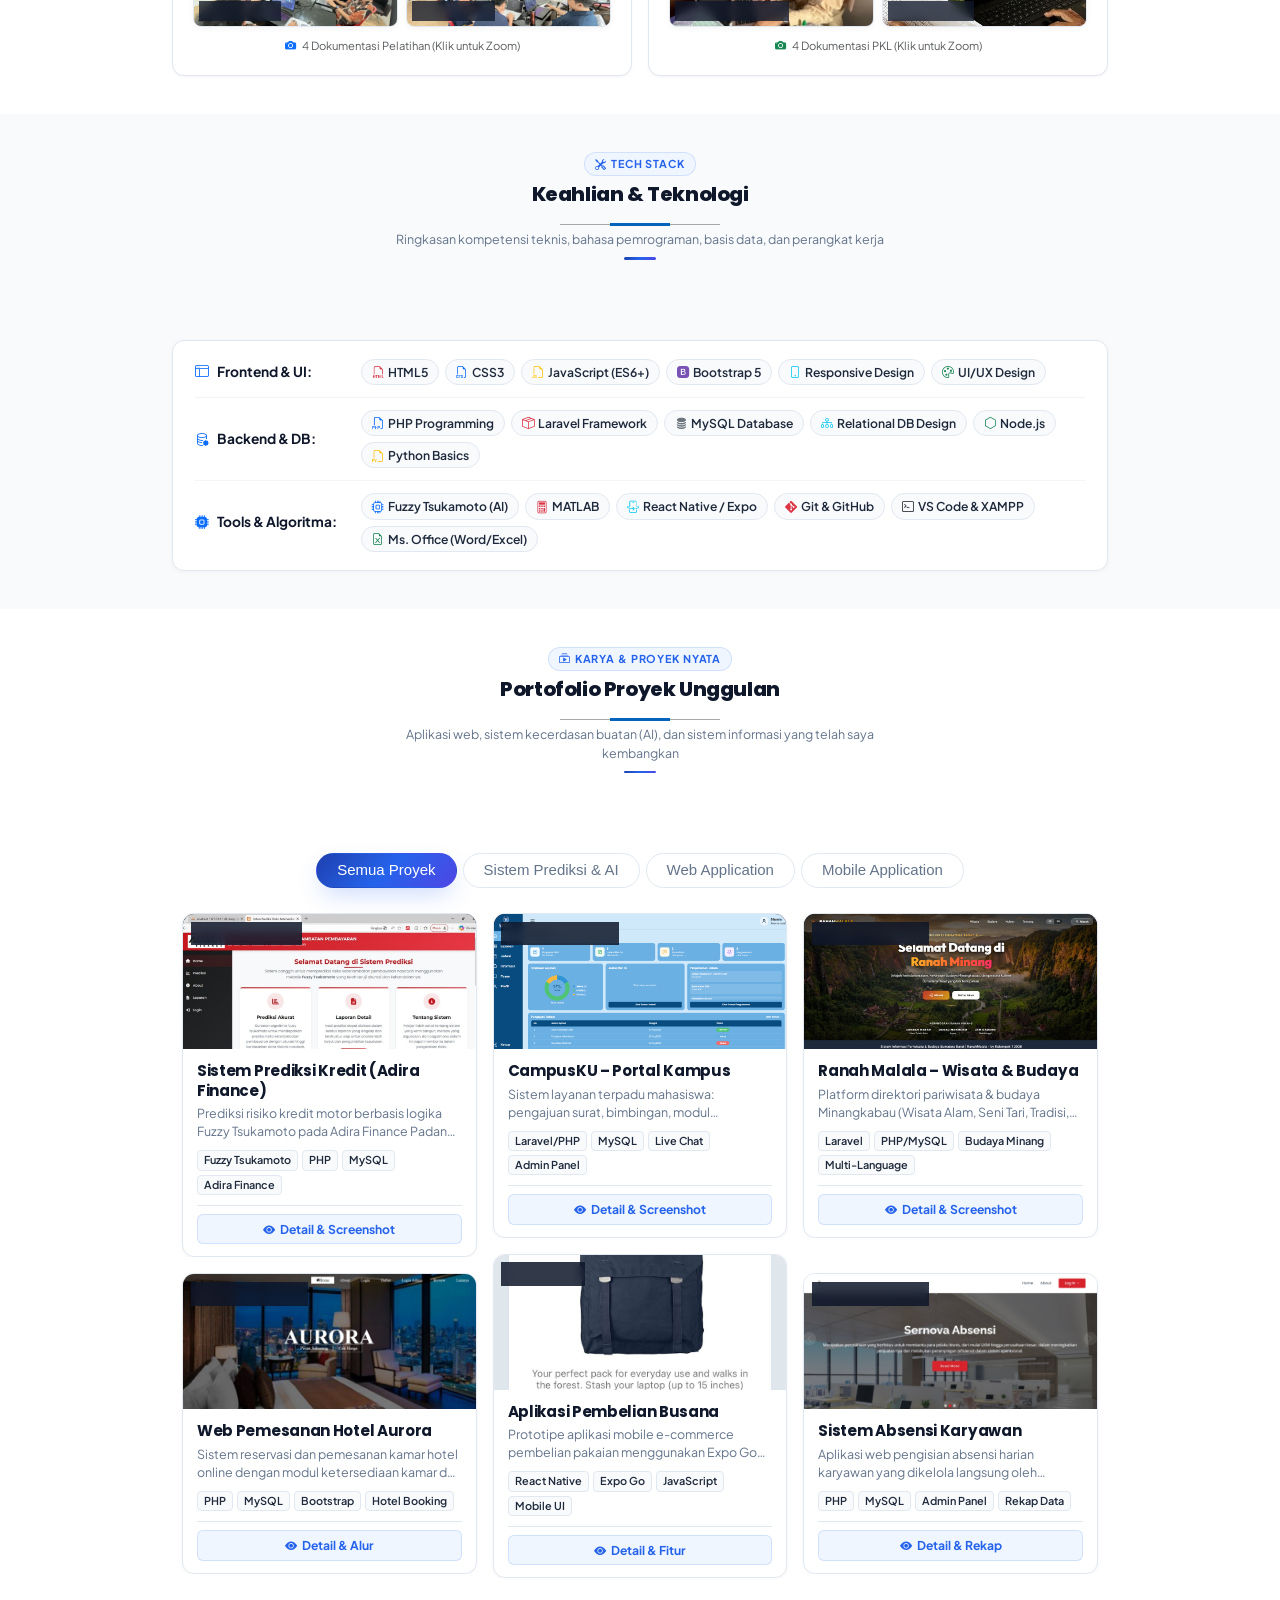
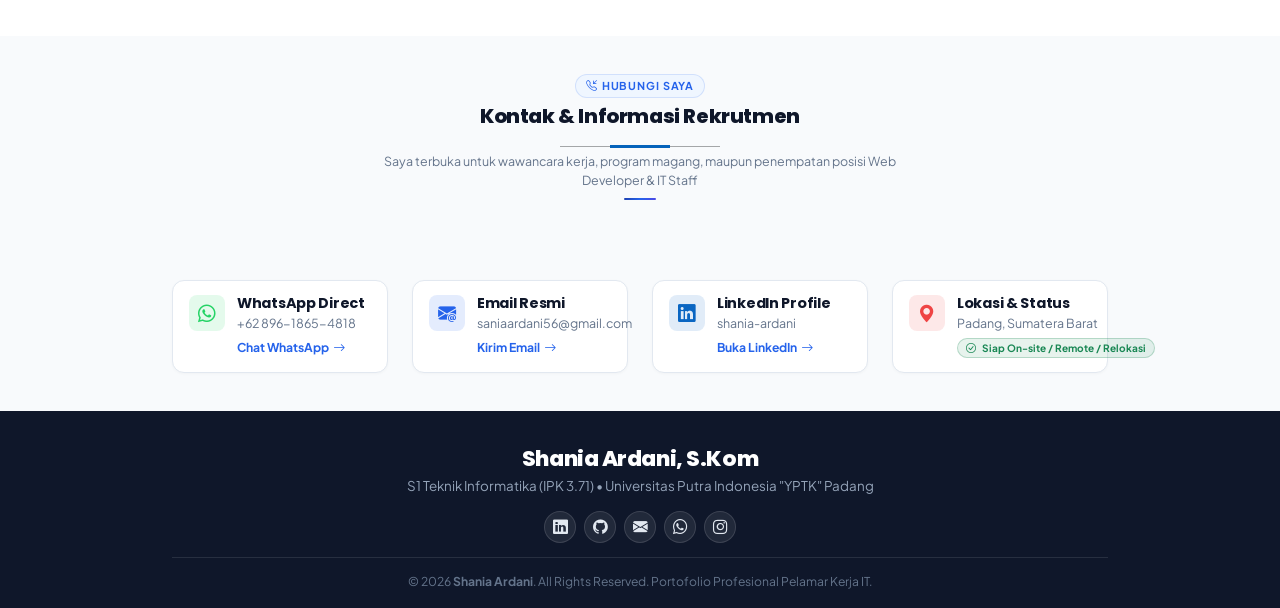
==== commit ab4ef7f2: "feat: tambahkan dokumentasi PKL SDN 10 Sungai Sapih dengan galeri 4 foto dan update CV" ====
--- a/index.html
+++ b/index.html
@@ -248,70 +248,138 @@
             </div>
           </div>
 
-          <!-- Interactive Training Showcase: Mediatama Training Center -->
+          <!-- Interactive Experience Showcase: Pelatihan Mediatama & PKL SDN 10 -->
           <div class="col-12 mt-3" data-aos="fade-up" data-aos-delay="250">
-            <div class="training-showcase-card">
-              <div class="row align-items-center gy-3">
-                <div class="col-lg-7">
-                  <div class="d-flex flex-wrap align-items-center gap-2 mb-2">
-                    <span class="badge bg-primary px-2.5 py-1 rounded-pill fw-semibold" style="font-size: 0.76rem;">
-                      <i class="bi bi-award-fill me-1"></i> Pelatihan Kejuruan
-                    </span>
-                    <span class="badge bg-secondary-subtle text-secondary px-2.5 py-1 rounded-pill fw-semibold" style="font-size: 0.76rem;">
-                      <i class="bi bi-calendar3 me-1"></i> Agustus 2026 – September 2026
-                    </span>
-                  </div>
-                  <h4 class="training-title mb-2">
-                    Pelatihan Intensif Web Programmer – Mediatama Web Indonesia
-                  </h4>
-                  <p class="text-muted small mb-2">
-                    <i class="bi bi-geo-alt-fill text-danger me-1"></i> Diselenggarakan oleh <strong>Mediatama Training Center</strong> bekerja sama dengan <strong>Dinas Tenaga Kerja dan Perindustrian Kota Padang</strong> (Jl. Dr. Sutomo No. 155, Kota Padang).
-                  </p>
-                  <p class="text-muted small mb-3">
-                    Pelatihan intensif berorientasi praktik industri (*hands-on coding*): merancang basis data relasional MySQL, logika backend PHP, pembuatan halaman web responsif, serta pemecahan masalah (*problem solving*) dan pengujian aplikasi.
-                  </p>
-                  <div class="d-flex flex-wrap gap-2">
-                    <span class="tech-pill-sm"><i class="bi bi-filetype-php text-primary me-1"></i>PHP Programming</span>
-                    <span class="tech-pill-sm"><i class="bi bi-database-fill text-secondary me-1"></i>MySQL Relational DB</span>
-                    <span class="tech-pill-sm"><i class="bi bi-filetype-html text-danger me-1"></i>HTML5 & CSS3</span>
-                    <span class="tech-pill-sm"><i class="bi bi-code-slash text-success me-1"></i>Fullstack Web Basics</span>
-                  </div>
-                </div>
-
-                <div class="col-lg-5">
-                  <div class="training-gallery-grid">
-                    <div class="row g-2">
-                      <div class="col-6">
-                        <a href="assets/img/mediatama/mediatama-1.jpg" class="glightbox training-gallery-item" data-gallery="mediatama-gallery" title="Pelepasan & Pembukaan Peserta Pelatihan Web Programmer - Disnaker Kota Padang & Mediatama Training Center (29 Agustus 2026)">
-                          <img src="assets/img/mediatama/mediatama-1.jpg" alt="Foto Pembukaan Pelatihan Web Programmer Mediatama">
-                          <span class="gallery-overlay-badge"><i class="bi bi-zoom-in"></i> Foto Bersama</span>
-                        </a>
+            <div class="row g-3">
+              
+              <!-- Card 1: Pelatihan Web Programmer Mediatama -->
+              <div class="col-lg-6">
+                <div class="training-showcase-card h-100 d-flex flex-column justify-content-between">
+                  <div>
+                    <div class="d-flex flex-wrap align-items-center gap-2 mb-2">
+                      <span class="badge bg-primary px-2.5 py-1 rounded-pill fw-semibold" style="font-size: 0.74rem;">
+                        <i class="bi bi-award-fill me-1"></i> Pelatihan Kejuruan
+                      </span>
+                      <span class="badge bg-secondary-subtle text-secondary px-2.5 py-1 rounded-pill fw-semibold" style="font-size: 0.74rem;">
+                        <i class="bi bi-calendar3 me-1"></i> Ags 2026 – Sep 2026
+                      </span>
+                    </div>
+                    <h5 class="training-title mb-1">
+                      Pelatihan Web Programmer – Mediatama Web Indonesia
+                    </h5>
+                    <p class="text-muted small mb-2">
+                      <i class="bi bi-building-check text-primary me-1"></i> Mediatama Training Center x Disnaker Kota Padang (Jl. Dr. Sutomo No. 155)
+                    </p>
+                    <p class="text-muted small mb-3">
+                      Pelatihan intensif praktik industri (*hands-on coding*): merancang database relasional MySQL, logika backend PHP, pembuatan antarmuka web responsif, serta *problem solving*.
+                    </p>
+                    <div class="d-flex flex-wrap gap-1 mb-3">
+                      <span class="tech-pill-sm"><i class="bi bi-filetype-php text-primary me-1"></i>PHP Programming</span>
+                      <span class="tech-pill-sm"><i class="bi bi-database-fill text-secondary me-1"></i>MySQL DB</span>
+                      <span class="tech-pill-sm"><i class="bi bi-filetype-html text-danger me-1"></i>HTML5/CSS3</span>
+                    </div>
+                  </div>
+
+                  <div>
+                    <div class="training-gallery-grid">
+                      <div class="row g-2">
+                        <div class="col-6">
+                          <a href="assets/img/mediatama/mediatama-1.jpg" class="glightbox training-gallery-item" data-gallery="mediatama-gallery" title="Pelepasan & Pembukaan Peserta Pelatihan Web Programmer - Disnaker Kota Padang & Mediatama Training Center (29 Agustus 2026)">
+                            <img src="assets/img/mediatama/mediatama-1.jpg" alt="Pembukaan Pelatihan Web Programmer Mediatama">
+                            <span class="gallery-overlay-badge"><i class="bi bi-zoom-in"></i> Foto Bersama</span>
+                          </a>
+                        </div>
+                        <div class="col-6">
+                          <a href="assets/img/mediatama/mediatama-2.jpg" class="glightbox training-gallery-item" data-gallery="mediatama-gallery" title="Sesi Praktik Coding & Pemrograman Web di Lab Mediatama (3 September 2026)">
+                            <img src="assets/img/mediatama/mediatama-2.jpg" alt="Praktik Coding Web Programmer">
+                            <span class="gallery-overlay-badge"><i class="bi bi-zoom-in"></i> Praktik Coding</span>
+                          </a>
+                        </div>
+                        <div class="col-6">
+                          <a href="assets/img/mediatama/mediatama-3.jpg" class="glightbox training-gallery-item" data-gallery="mediatama-gallery" title="Diskusi Teknis & Kolaborasi Pemrograman Bersama Peserta (2 September 2026)">
+                            <img src="assets/img/mediatama/mediatama-3.jpg" alt="Sesi Diskusi Proyek Web">
+                            <span class="gallery-overlay-badge"><i class="bi bi-zoom-in"></i> Diskusi Tim</span>
+                          </a>
+                        </div>
+                        <div class="col-6">
+                          <a href="assets/img/mediatama/mediatama-4.jpg" class="glightbox training-gallery-item" data-gallery="mediatama-gallery" title="Hands-on Pembuatan Aplikasi Web & Manajemen Database MySQL (31 Agustus 2026)">
+                            <img src="assets/img/mediatama/mediatama-4.jpg" alt="Hands-on Web Development">
+                            <span class="gallery-overlay-badge"><i class="bi bi-zoom-in"></i> Lab MySQL</span>
+                          </a>
+                        </div>
                       </div>
-                      <div class="col-6">
-                        <a href="assets/img/mediatama/mediatama-2.jpg" class="glightbox training-gallery-item" data-gallery="mediatama-gallery" title="Sesi Praktik Coding & Pemrograman Web di Lab Mediatama Training Center (3 September 2026)">
-                          <img src="assets/img/mediatama/mediatama-2.jpg" alt="Praktik Coding Web Programmer">
-                          <span class="gallery-overlay-badge"><i class="bi bi-zoom-in"></i> Praktik Coding</span>
-                        </a>
-                      </div>
-                      <div class="col-6">
-                        <a href="assets/img/mediatama/mediatama-3.jpg" class="glightbox training-gallery-item" data-gallery="mediatama-gallery" title="Diskusi Teknis & Kolaborasi Pemrograman Bersama Peserta (2 September 2026)">
-                          <img src="assets/img/mediatama/mediatama-3.jpg" alt="Sesi Diskusi Proyek Web">
-                          <span class="gallery-overlay-badge"><i class="bi bi-zoom-in"></i> Diskusi Tim</span>
-                        </a>
-                      </div>
-                      <div class="col-6">
-                        <a href="assets/img/mediatama/mediatama-4.jpg" class="glightbox training-gallery-item" data-gallery="mediatama-gallery" title="Hands-on Pembuatan Aplikasi Web & Manajemen Database MySQL (31 Agustus 2026)">
-                          <img src="assets/img/mediatama/mediatama-4.jpg" alt="Hands-on Web Development">
-                          <span class="gallery-overlay-badge"><i class="bi bi-zoom-in"></i> Lab Session</span>
-                        </a>
+                      <div class="text-center mt-2">
+                        <small class="text-muted" style="font-size: 0.7rem;"><i class="bi bi-camera-fill me-1 text-primary"></i> 4 Dokumentasi Pelatihan (Klik untuk Zoom)</small>
                       </div>
                     </div>
-                    <div class="text-center mt-2">
-                      <small class="text-muted" style="font-size: 0.72rem;"><i class="bi bi-camera-fill me-1 text-primary"></i> Klik foto untuk melihat dokumentasi ukuran penuh</small>
+                  </div>
+                </div>
+              </div>
+
+              <!-- Card 2: PKL SDN 10 Sungai Sapih -->
+              <div class="col-lg-6">
+                <div class="training-showcase-card h-100 d-flex flex-column justify-content-between">
+                  <div>
+                    <div class="d-flex flex-wrap align-items-center gap-2 mb-2">
+                      <span class="badge bg-success px-2.5 py-1 rounded-pill fw-semibold" style="font-size: 0.74rem;">
+                        <i class="bi bi-briefcase-fill me-1"></i> Praktik Kerja Lapangan
+                      </span>
+                      <span class="badge bg-secondary-subtle text-secondary px-2.5 py-1 rounded-pill fw-semibold" style="font-size: 0.74rem;">
+                        <i class="bi bi-calendar3 me-1"></i> Apr 2025 – Jun 2025
+                      </span>
                     </div>
-                  </div>
-                </div>
-              </div>
+                    <h5 class="training-title mb-1">
+                      Administrasi & Rekap Data – SDN 10 Sungai Sapih
+                    </h5>
+                    <p class="text-muted small mb-2">
+                      <i class="bi bi-geo-alt-fill text-danger me-1"></i> SDN 10 Sungai Sapih, Kecamatan Kuranji, Kota Padang
+                    </p>
+                    <p class="text-muted small mb-3">
+                      Pengelolaan administrasi data sekolah, rekapitulasi data menggunakan Microsoft Excel & Word, verifikasi berkas, pembuatan dokumen laporan, dan pengarsipan data digital.
+                    </p>
+                    <div class="d-flex flex-wrap gap-1 mb-3">
+                      <span class="tech-pill-sm"><i class="bi bi-file-earmark-excel text-success me-1"></i>Ms. Excel (Data Rekap)</span>
+                      <span class="tech-pill-sm"><i class="bi bi-file-earmark-word text-primary me-1"></i>Ms. Word</span>
+                      <span class="tech-pill-sm"><i class="bi bi-folder-check text-warning me-1"></i>Pengarsipan Digital</span>
+                    </div>
+                  </div>
+
+                  <div>
+                    <div class="training-gallery-grid">
+                      <div class="row g-2">
+                        <div class="col-6">
+                          <a href="assets/img/pkl/pkl-1.jpg" class="glightbox training-gallery-item" data-gallery="pkl-gallery" title="Pengelolaan Dokumen Administrasi Sekolah - SDN 10 Sungai Sapih Padang (29 April 2025)">
+                            <img src="assets/img/pkl/pkl-1.jpg" alt="Dokumentasi Administrasi Sekolah PKL">
+                            <span class="gallery-overlay-badge"><i class="bi bi-zoom-in"></i> Administrasi</span>
+                          </a>
+                        </div>
+                        <div class="col-6">
+                          <a href="assets/img/pkl/pkl-2.jpg" class="glightbox training-gallery-item" data-gallery="pkl-gallery" title="Input & Pengolahan Data Menggunakan Laptop di Ruang Kerja (14 Mei 2025)">
+                            <img src="assets/img/pkl/pkl-2.jpg" alt="Input Data Sekolah PKL">
+                            <span class="gallery-overlay-badge"><i class="bi bi-zoom-in"></i> Input Data</span>
+                          </a>
+                        </div>
+                        <div class="col-6">
+                          <a href="assets/img/pkl/pkl-3.jpg" class="glightbox training-gallery-item" data-gallery="pkl-gallery" title="Penyusunan Surat & Laporan Administrasi SDN 10 Sungai Sapih (14 Mei 2025)">
+                            <img src="assets/img/pkl/pkl-3.jpg" alt="Penyusunan Laporan PKL">
+                            <span class="gallery-overlay-badge"><i class="bi bi-zoom-in"></i> Penyusunan Surat</span>
+                          </a>
+                        </div>
+                        <div class="col-6">
+                          <a href="assets/img/pkl/pkl-4.jpg" class="glightbox training-gallery-item" data-gallery="pkl-gallery" title="Rekapitulasi Data Siswa & Inventaris Sekolah Secara Akurat (28 Mei 2025)">
+                            <img src="assets/img/pkl/pkl-4.jpg" alt="Rekapitulasi Data Siswa PKL">
+                            <span class="gallery-overlay-badge"><i class="bi bi-zoom-in"></i> Rekap Excel</span>
+                          </a>
+                        </div>
+                      </div>
+                      <div class="text-center mt-2">
+                        <small class="text-muted" style="font-size: 0.7rem;"><i class="bi bi-camera-fill me-1 text-success"></i> 4 Dokumentasi PKL (Klik untuk Zoom)</small>
+                      </div>
+                    </div>
+                  </div>
+                </div>
+              </div>
+
             </div>
           </div>
 
@@ -815,13 +883,14 @@
 
             <div class="mb-3">
               <div class="d-flex justify-content-between fw-bold text-dark small">
-                <span>PKL – SDN 10 Sungai Sapih Kota Padang</span>
+                <span>PKL (Praktik Kerja Lapangan) – SDN 10 Sungai Sapih</span>
                 <span class="text-muted">April 2025 – Juni 2025</span>
               </div>
+              <div class="text-success small fw-semibold">SDN 10 Sungai Sapih, Kecamatan Kuranji, Kota Padang</div>
               <ul class="small text-muted ps-3 mb-0">
-                <li>Melakukan input dan rekapitulasi data menggunakan Microsoft Word dan Microsoft Excel.</li>
-                <li>Membantu penyusunan surat, laporan, dan dokumen administrasi sesuai kebutuhan.</li>
-                <li>Membantu proses administrasi sekolah, termasuk pengelolaan dan pengarsipan dokumen.</li>
+                <li>Melakukan input, verifikasi, dan rekapitulasi data sekolah serta data inventaris menggunakan Microsoft Excel & Word secara akurat.</li>
+                <li>Membantu penyusunan surat dinas, laporan berkala, dan penyiapan berkas administrasi sekolah.</li>
+                <li>Melaksanakan pengelolaan arsip fisik dan pengarsipan berkas secara digital agar mudah diakses dan terstruktur.</li>
               </ul>
             </div>
 
--- a/assets/css/custom-portfolio.css
+++ b/assets/css/custom-portfolio.css
@@ -713,7 +713,7 @@
 .training-showcase-card {
   background: var(--surface-white);
   border-radius: var(--radius-md);
-  padding: 24px;
+  padding: 20px;
   border: 1px solid var(--border-light);
   box-shadow: var(--shadow-sm);
   position: relative;
@@ -727,16 +727,16 @@
 }
 
 .training-title {
-  font-size: 1.12rem;
+  font-size: 0.98rem;
   font-weight: 700;
   color: var(--dark-slate);
-  line-height: 1.4;
+  line-height: 1.35;
 }
 
 .training-gallery-item {
   position: relative;
   display: block;
-  height: 100px;
+  height: 92px;
   border-radius: var(--radius-sm);
   overflow: hidden;
   border: 1px solid var(--border-light);
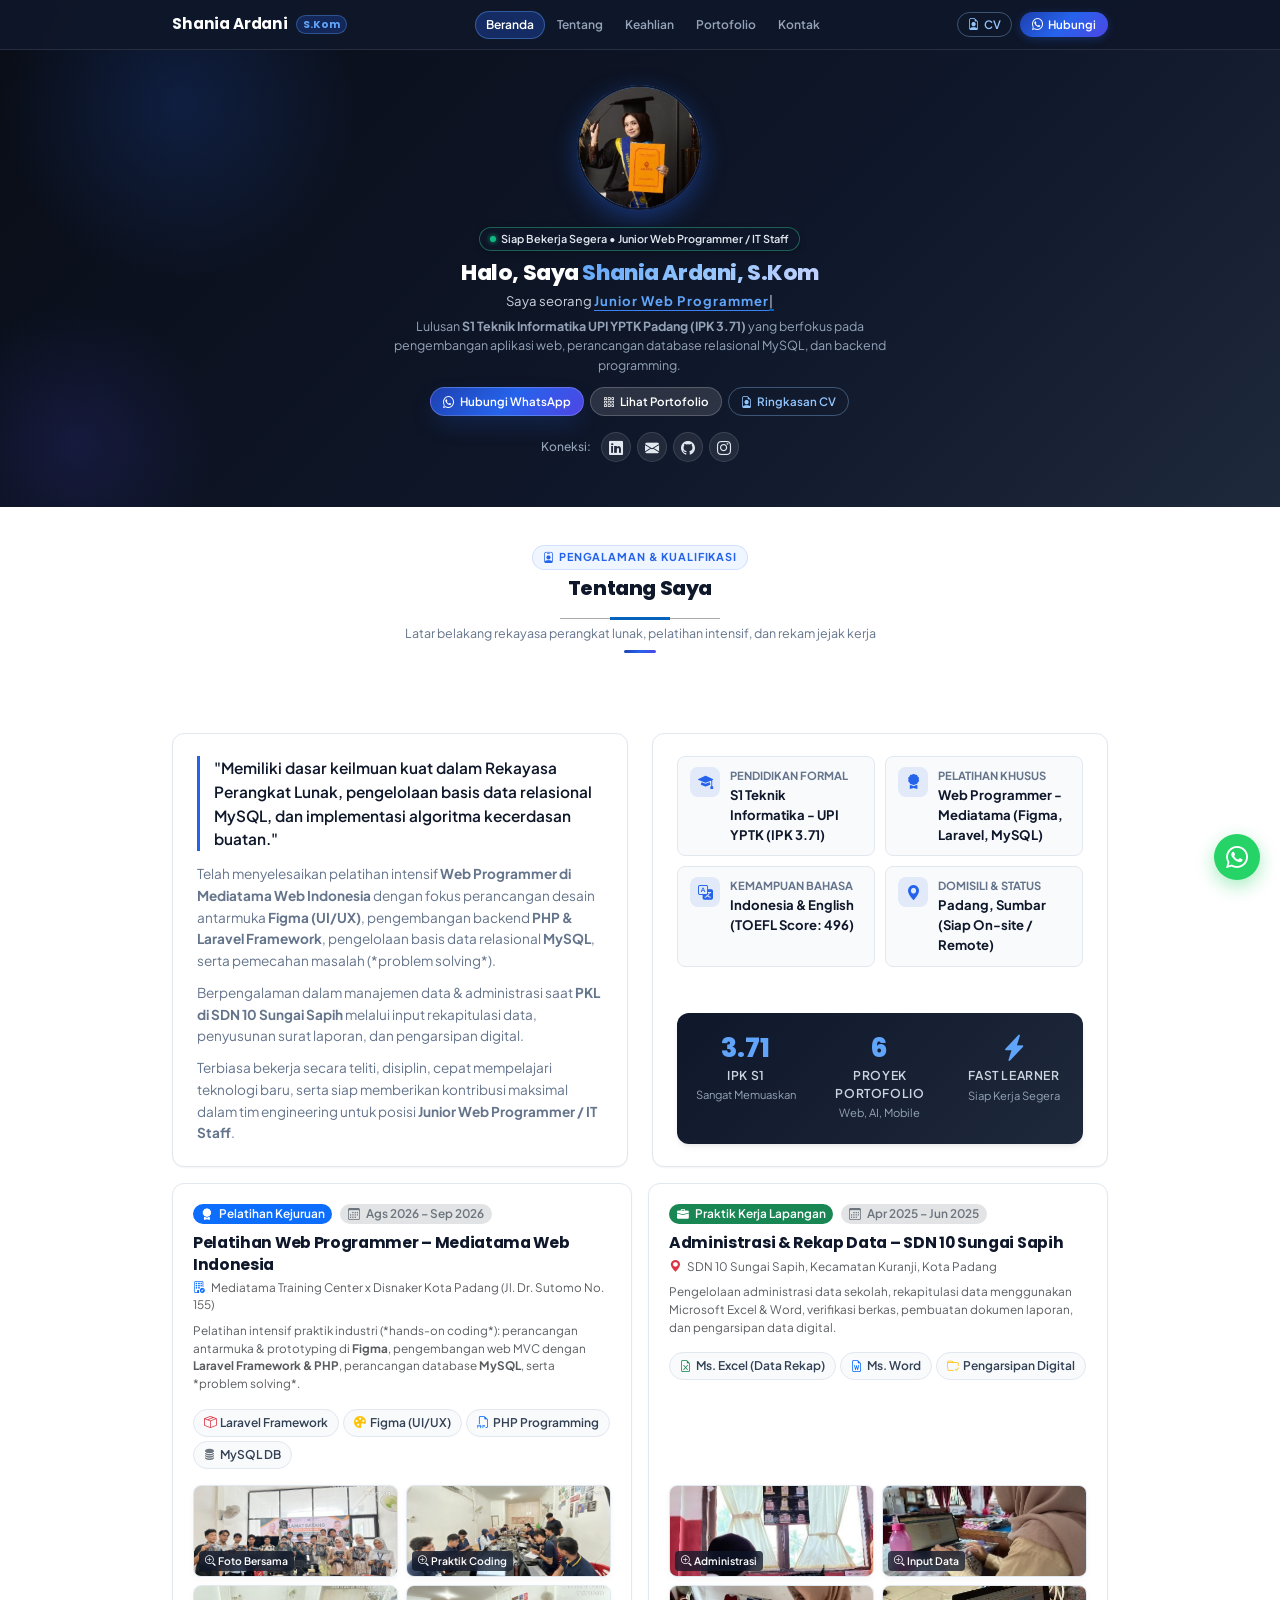
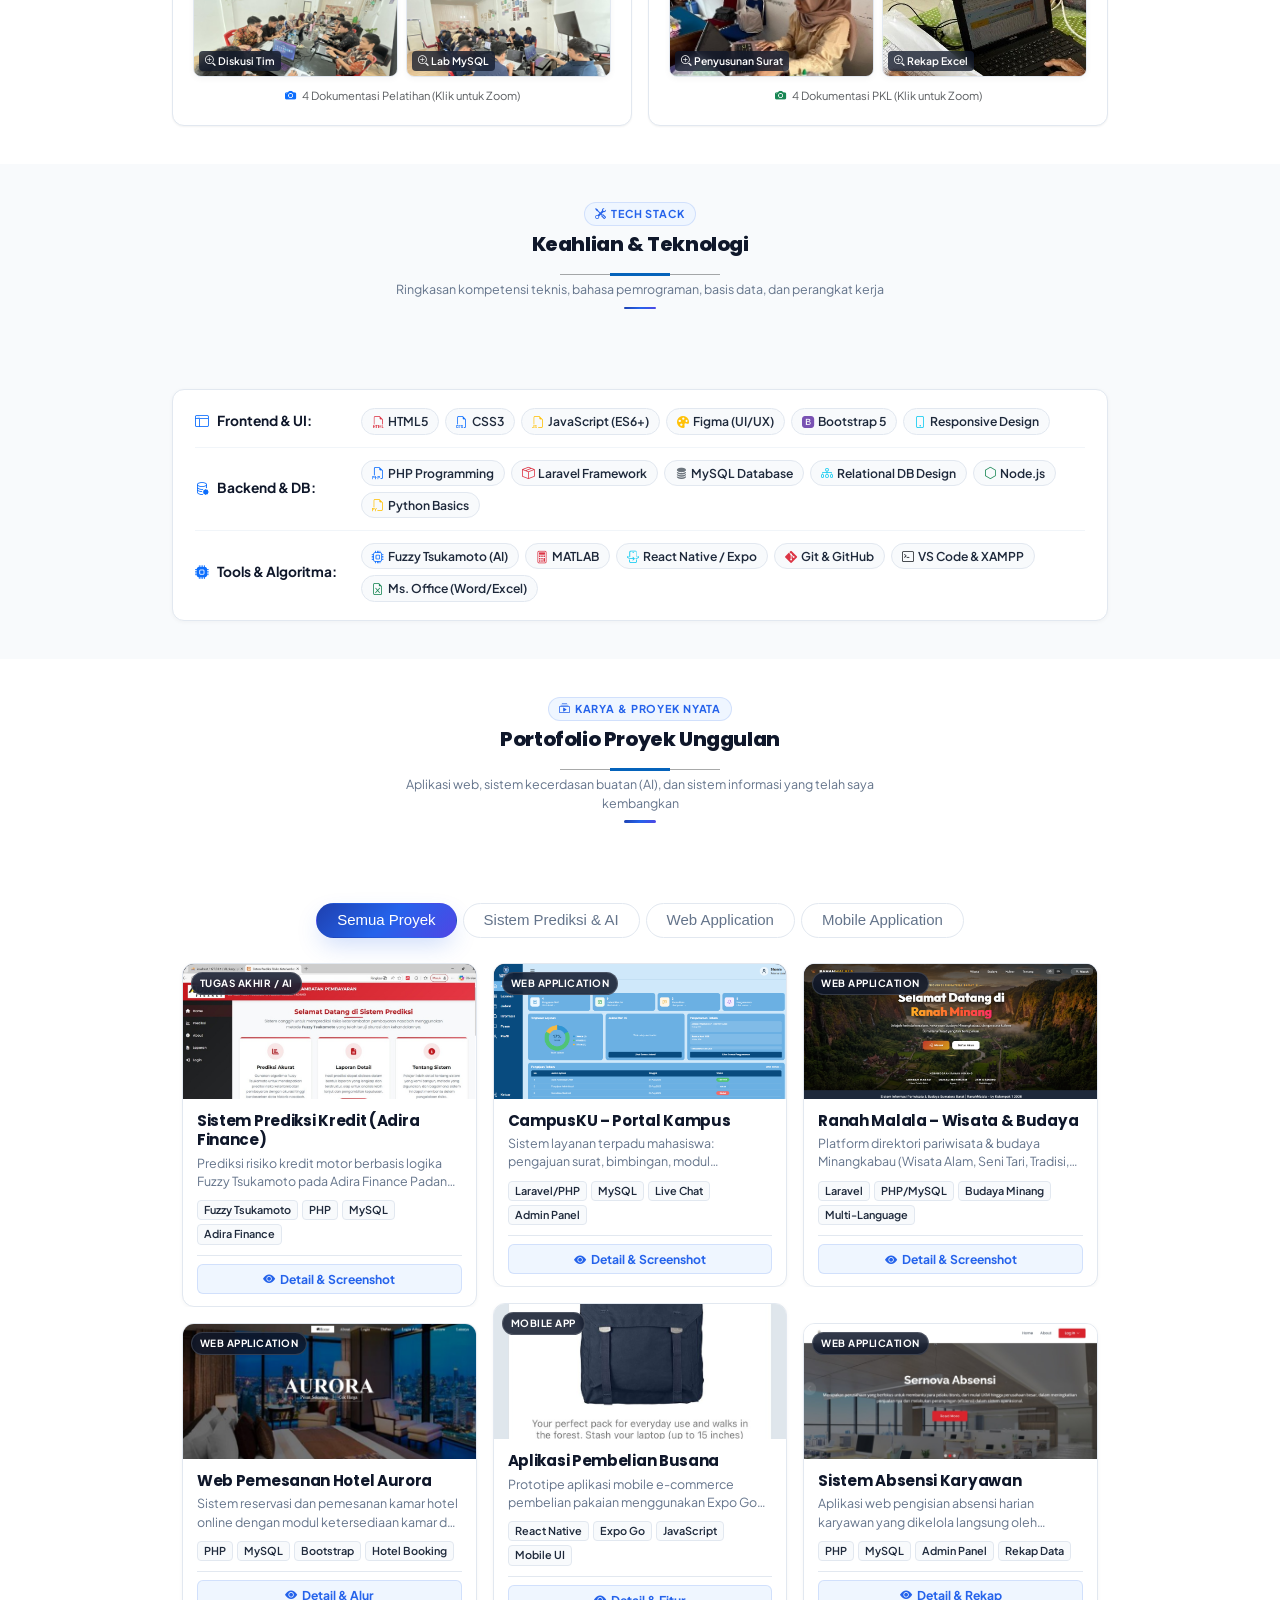
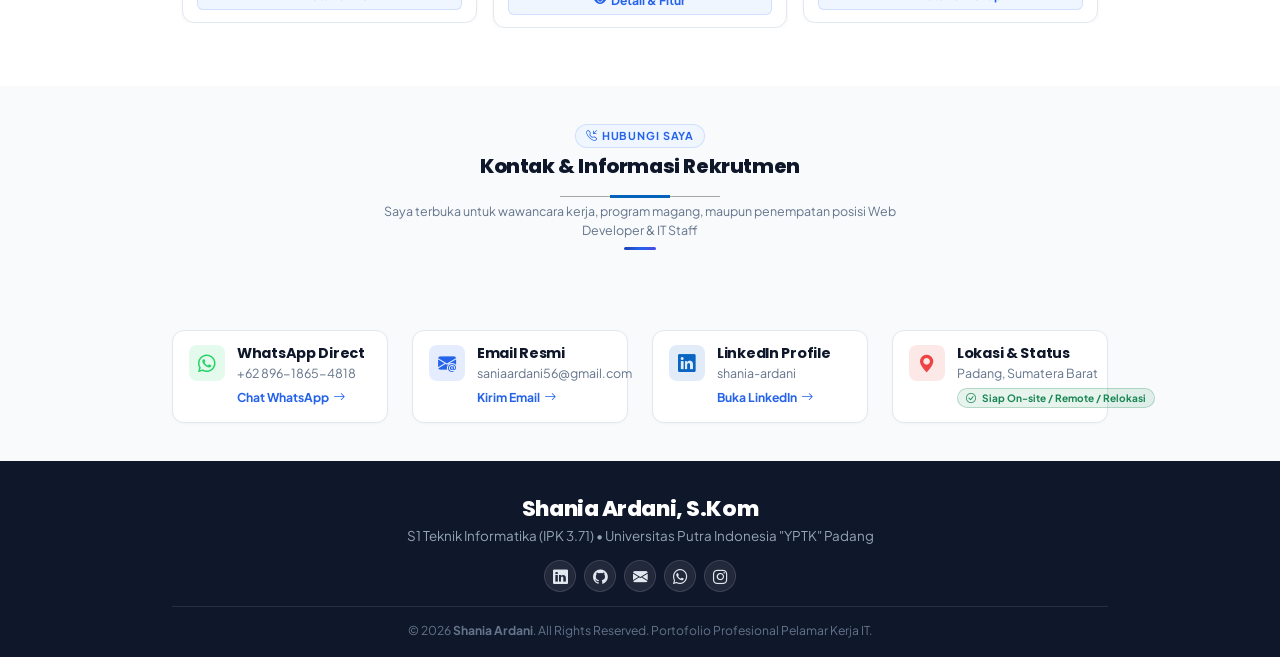
==== commit 83a5ad55: "feat: tambahkan materi Figma UI/UX dan Laravel Framework pada pelatihan Mediatama" ====
--- a/index.html
+++ b/index.html
@@ -174,7 +174,7 @@
               </div>
 
               <p>
-                Telah menyelesaikan pelatihan intensif <strong>Web Programmer di Mediatama Web Indonesia</strong> dengan fokus praktik pembuatan aplikasi berbasis PHP & MySQL, pemecahan masalah (*problem solving*), serta pemahaman siklus hidup pengembangan perangkat lunak (SDLC).
+                Telah menyelesaikan pelatihan intensif <strong>Web Programmer di Mediatama Web Indonesia</strong> dengan fokus perancangan desain antarmuka <strong>Figma (UI/UX)</strong>, pengembangan backend <strong>PHP & Laravel Framework</strong>, pengelolaan basis data relasional <strong>MySQL</strong>, serta pemecahan masalah (*problem solving*).
               </p>
               
               <p>
@@ -204,7 +204,7 @@
                   <div class="fact-icon"><i class="bi bi-award-fill"></i></div>
                   <div class="fact-text">
                     <span class="fact-label">Pelatihan Khusus</span>
-                    <span class="fact-value">Web Programmer - Mediatama Web Indonesia</span>
+                    <span class="fact-value">Web Programmer - Mediatama (Figma, Laravel, MySQL)</span>
                   </div>
                 </div>
 
@@ -271,12 +271,13 @@
                       <i class="bi bi-building-check text-primary me-1"></i> Mediatama Training Center x Disnaker Kota Padang (Jl. Dr. Sutomo No. 155)
                     </p>
                     <p class="text-muted small mb-3">
-                      Pelatihan intensif praktik industri (*hands-on coding*): merancang database relasional MySQL, logika backend PHP, pembuatan antarmuka web responsif, serta *problem solving*.
+                      Pelatihan intensif praktik industri (*hands-on coding*): perancangan antarmuka & prototyping di <strong>Figma</strong>, pengembangan web MVC dengan <strong>Laravel Framework & PHP</strong>, perancangan database <strong>MySQL</strong>, serta *problem solving*.
                     </p>
                     <div class="d-flex flex-wrap gap-1 mb-3">
+                      <span class="tech-pill-sm"><i class="bi bi-box-seam text-danger me-1"></i>Laravel Framework</span>
+                      <span class="tech-pill-sm"><i class="bi bi-palette-fill text-warning me-1"></i>Figma (UI/UX)</span>
                       <span class="tech-pill-sm"><i class="bi bi-filetype-php text-primary me-1"></i>PHP Programming</span>
                       <span class="tech-pill-sm"><i class="bi bi-database-fill text-secondary me-1"></i>MySQL DB</span>
-                      <span class="tech-pill-sm"><i class="bi bi-filetype-html text-danger me-1"></i>HTML5/CSS3</span>
                     </div>
                   </div>
 
@@ -411,9 +412,9 @@
               <span class="skill-tag"><i class="bi bi-filetype-html text-danger me-1"></i>HTML5</span>
               <span class="skill-tag"><i class="bi bi-filetype-css text-primary me-1"></i>CSS3</span>
               <span class="skill-tag"><i class="bi bi-filetype-js text-warning me-1"></i>JavaScript (ES6+)</span>
+              <span class="skill-tag"><i class="bi bi-palette-fill text-warning me-1" style="color: #f24e1e;"></i>Figma (UI/UX)</span>
               <span class="skill-tag"><i class="bi bi-bootstrap-fill text-purple me-1" style="color: #7952b3;"></i>Bootstrap 5</span>
               <span class="skill-tag"><i class="bi bi-phone text-info me-1"></i>Responsive Design</span>
-              <span class="skill-tag"><i class="bi bi-palette text-success me-1"></i>UI/UX Design</span>
             </div>
           </div>
 
@@ -875,9 +876,9 @@
               <div class="text-primary small fw-semibold">Mediatama Training Center x Dinas Tenaga Kerja & Perindustrian Kota Padang</div>
               <ul class="small text-muted ps-3 mb-2">
                 <li>Mengikuti pelatihan intensif kejuruan Web Programmer berbasis kurikulum industri perangkat lunak.</li>
-                <li>Mempelajari dan mempraktikkan arsitektur web, HTML5, CSS3, JavaScript, PHP Native/OOP, dan basis data MySQL.</li>
-                <li>Membangun aplikasi web interaktif dengan implementasi fitur CRUD, pemrosesan form, autentikasi login, serta relasi basis data.</li>
-                <li>Mengembangkan kemampuan pemecahan masalah (*problem solving*), debugging kode, dan pengujian sistem web.</li>
+                <li>Mempelajari perancangan antarmuka pengguna (UI/UX), wireframing, dan prototyping interaktif menggunakan <strong>Figma</strong>.</li>
+                <li>Mempelajari dan mempraktikkan arsitektur web modern menggunakan <strong>Laravel Framework</strong> (MVC, routing, controller, Blade templating, Eloquent ORM, migrasi database) serta PHP Native/OOP.</li>
+                <li>Merancang dan mengelola basis data relasional MySQL, implementasi sistem CRUD, validasi data, autentikasi user, serta debugging dan pengujian web.</li>
               </ul>
             </div>
 
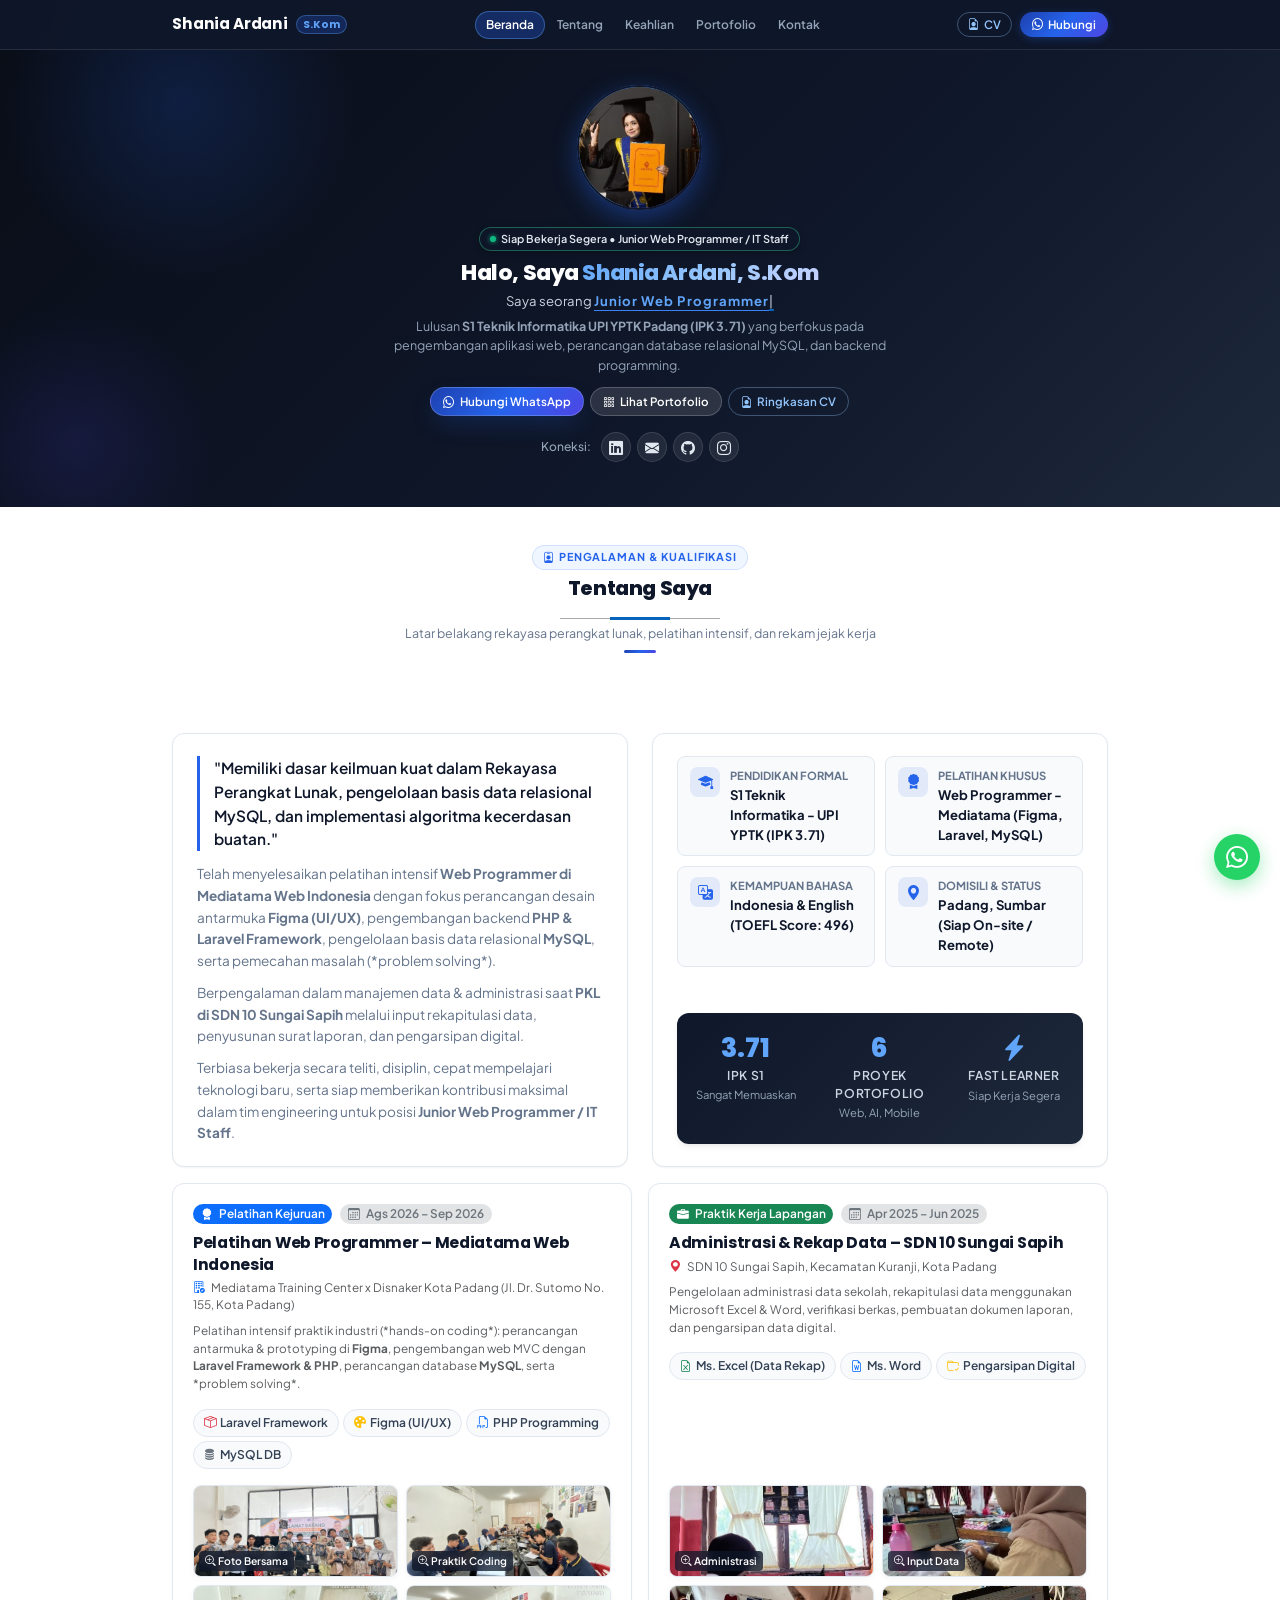
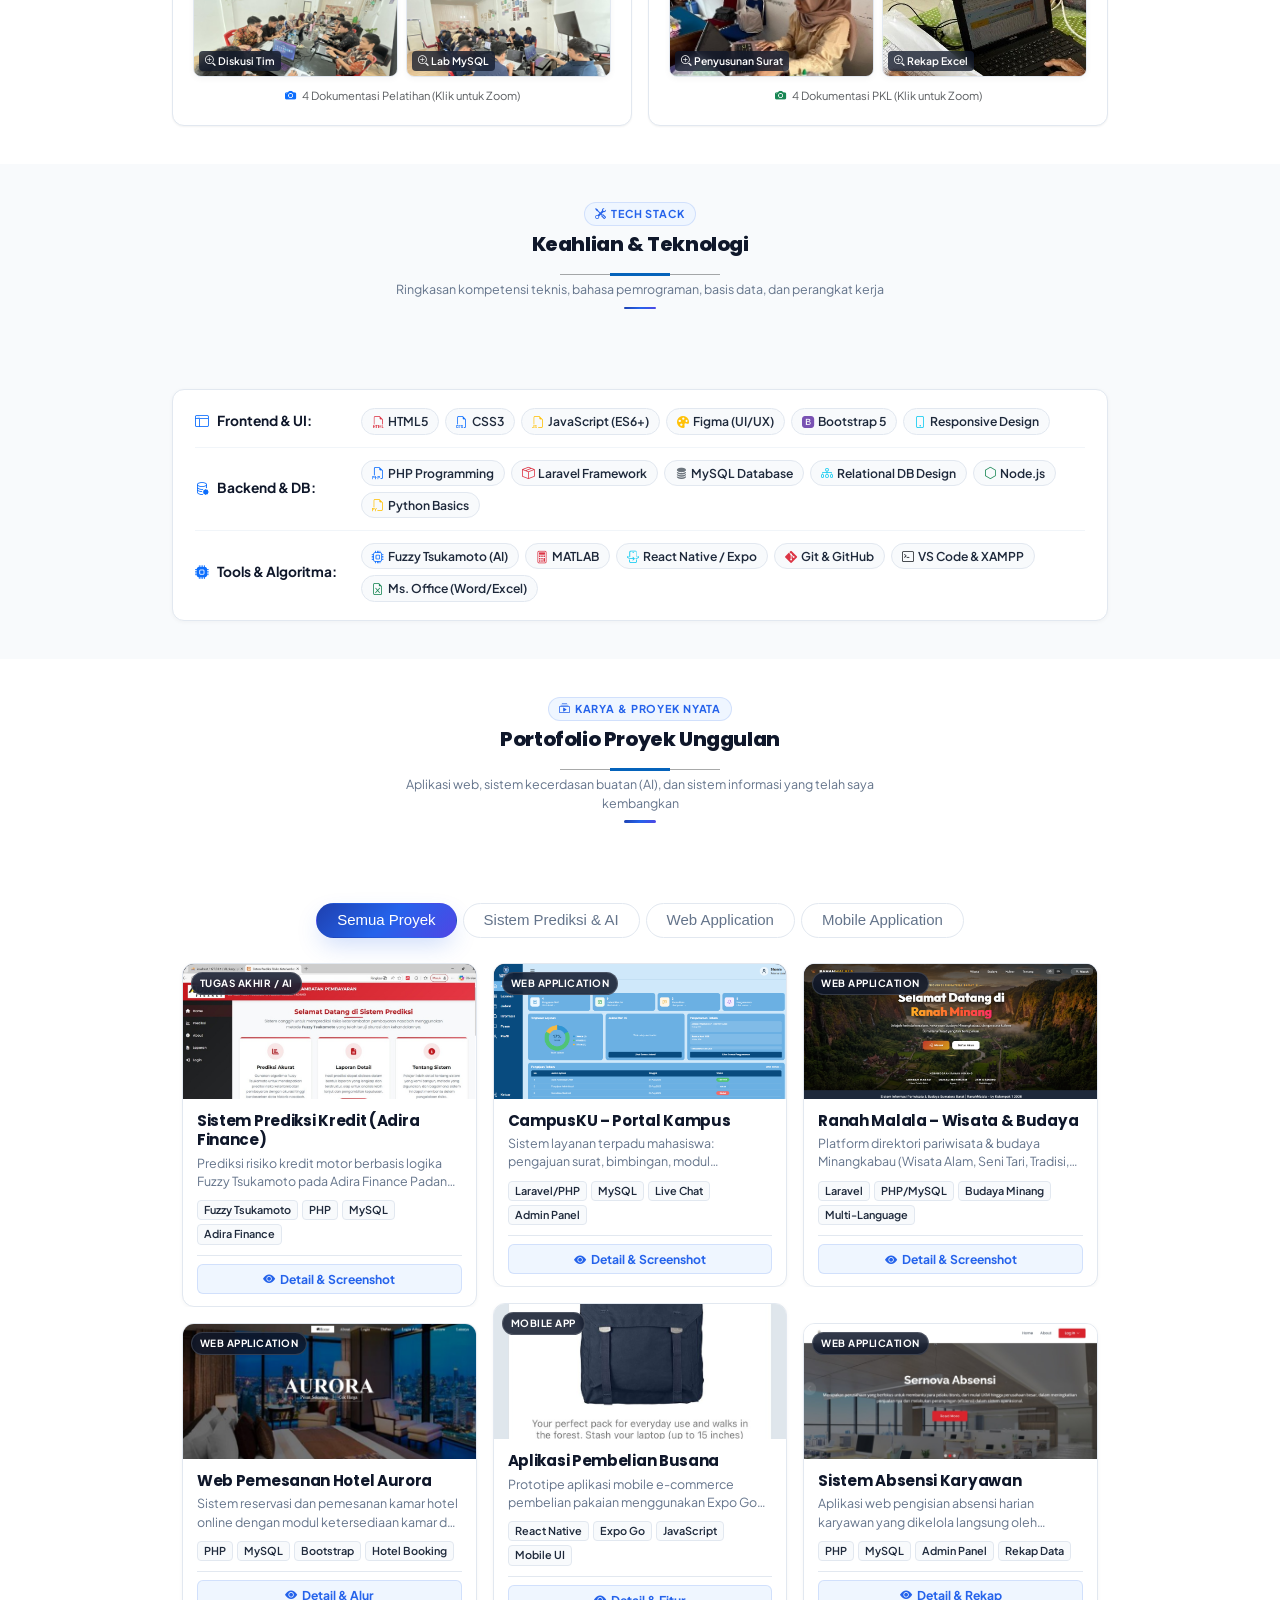
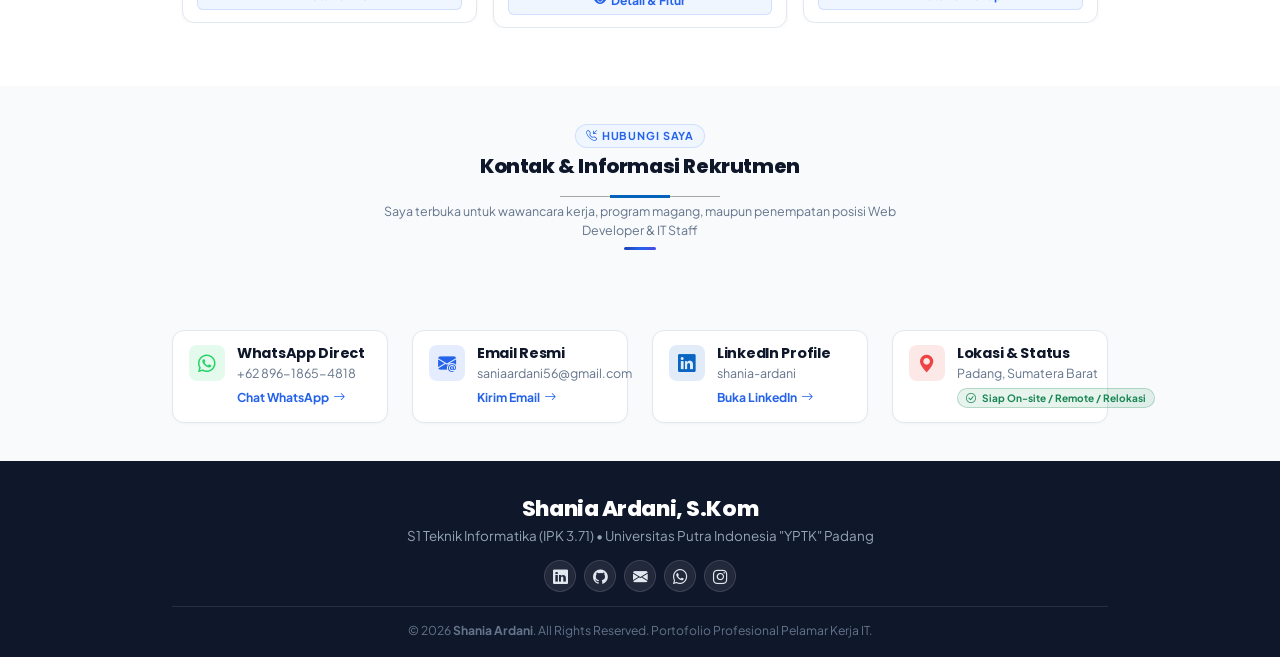
==== commit f3f542fe: "docs: perbarui catatan pelatihan Mediatama" ====
--- a/index.html
+++ b/index.html
@@ -268,7 +268,7 @@
                       Pelatihan Web Programmer – Mediatama Web Indonesia
                     </h5>
                     <p class="text-muted small mb-2">
-                      <i class="bi bi-building-check text-primary me-1"></i> Mediatama Training Center x Disnaker Kota Padang (Jl. Dr. Sutomo No. 155)
+                      <i class="bi bi-building-check text-primary me-1"></i> Mediatama Training Center x Disnaker Kota Padang (Jl. Dr. Sutomo No. 155, Kota Padang)
                     </p>
                     <p class="text-muted small mb-3">
                       Pelatihan intensif praktik industri (*hands-on coding*): perancangan antarmuka & prototyping di <strong>Figma</strong>, pengembangan web MVC dengan <strong>Laravel Framework & PHP</strong>, perancangan database <strong>MySQL</strong>, serta *problem solving*.
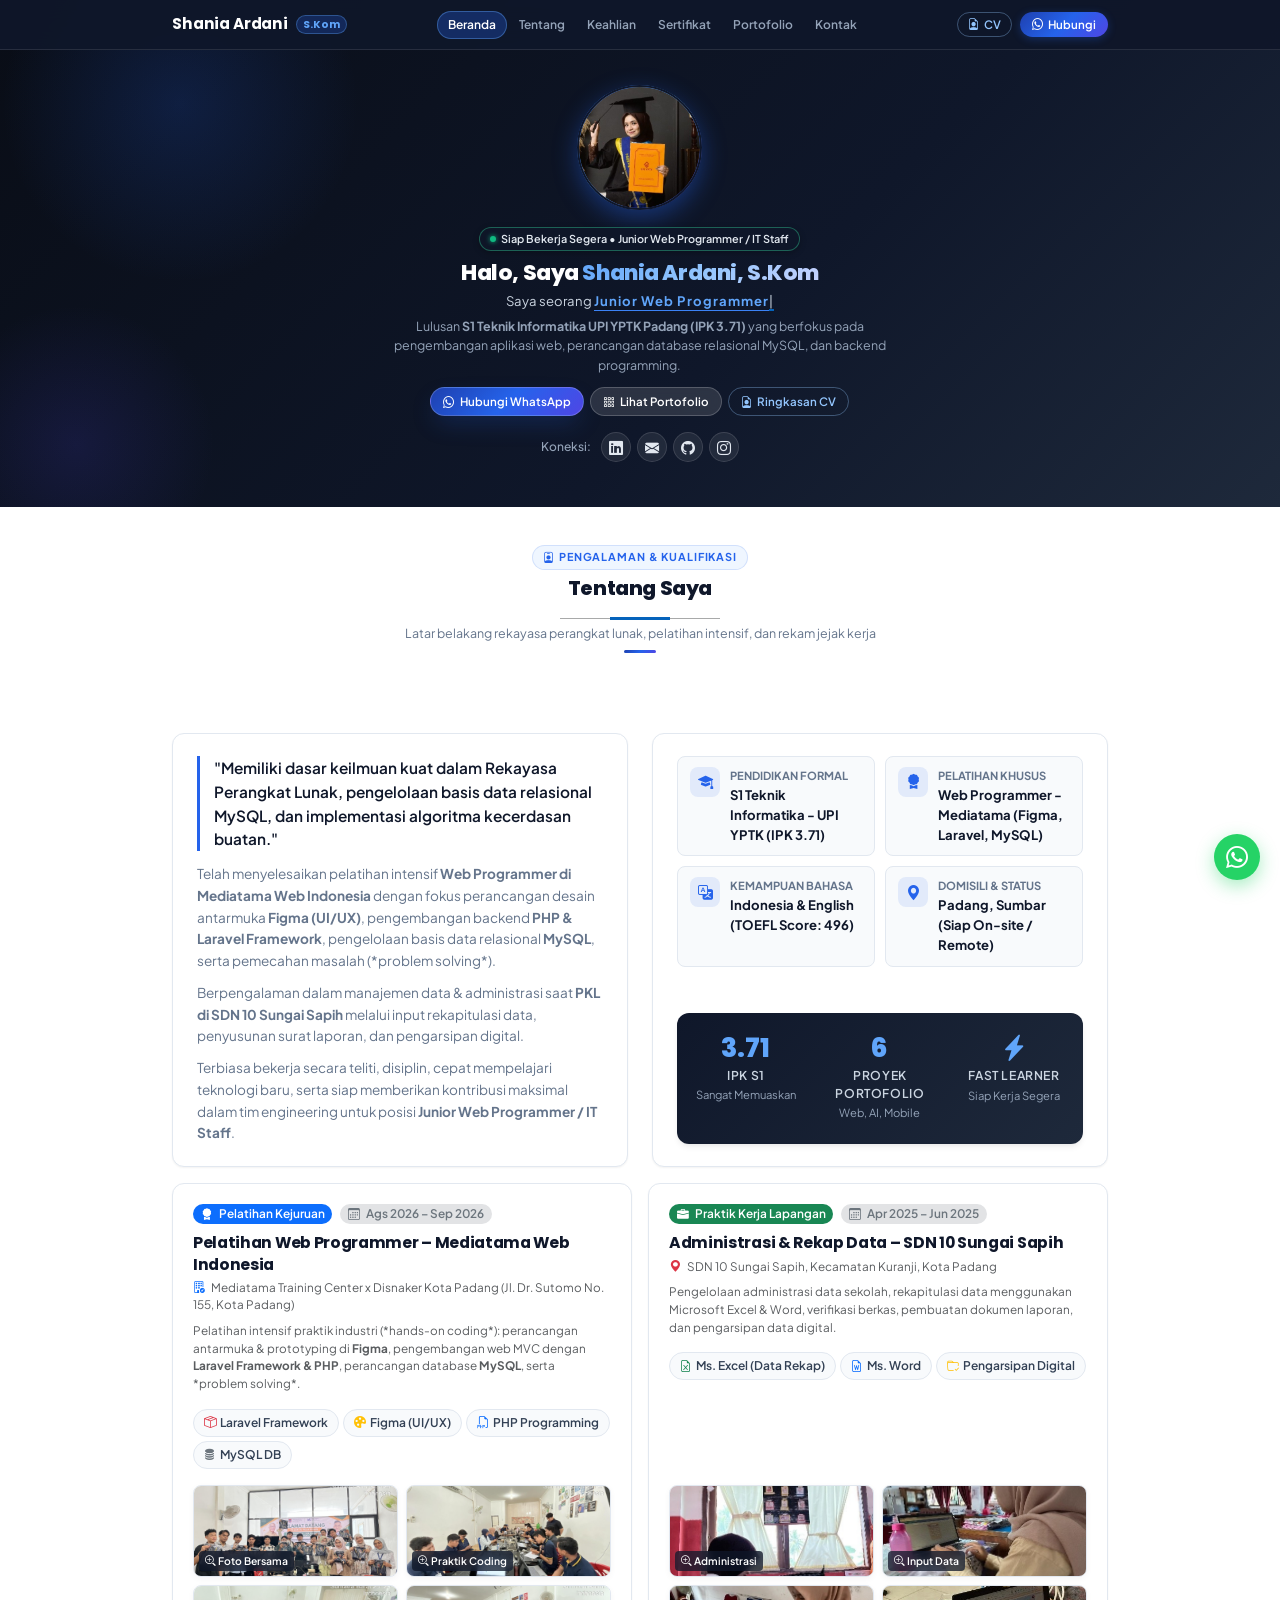
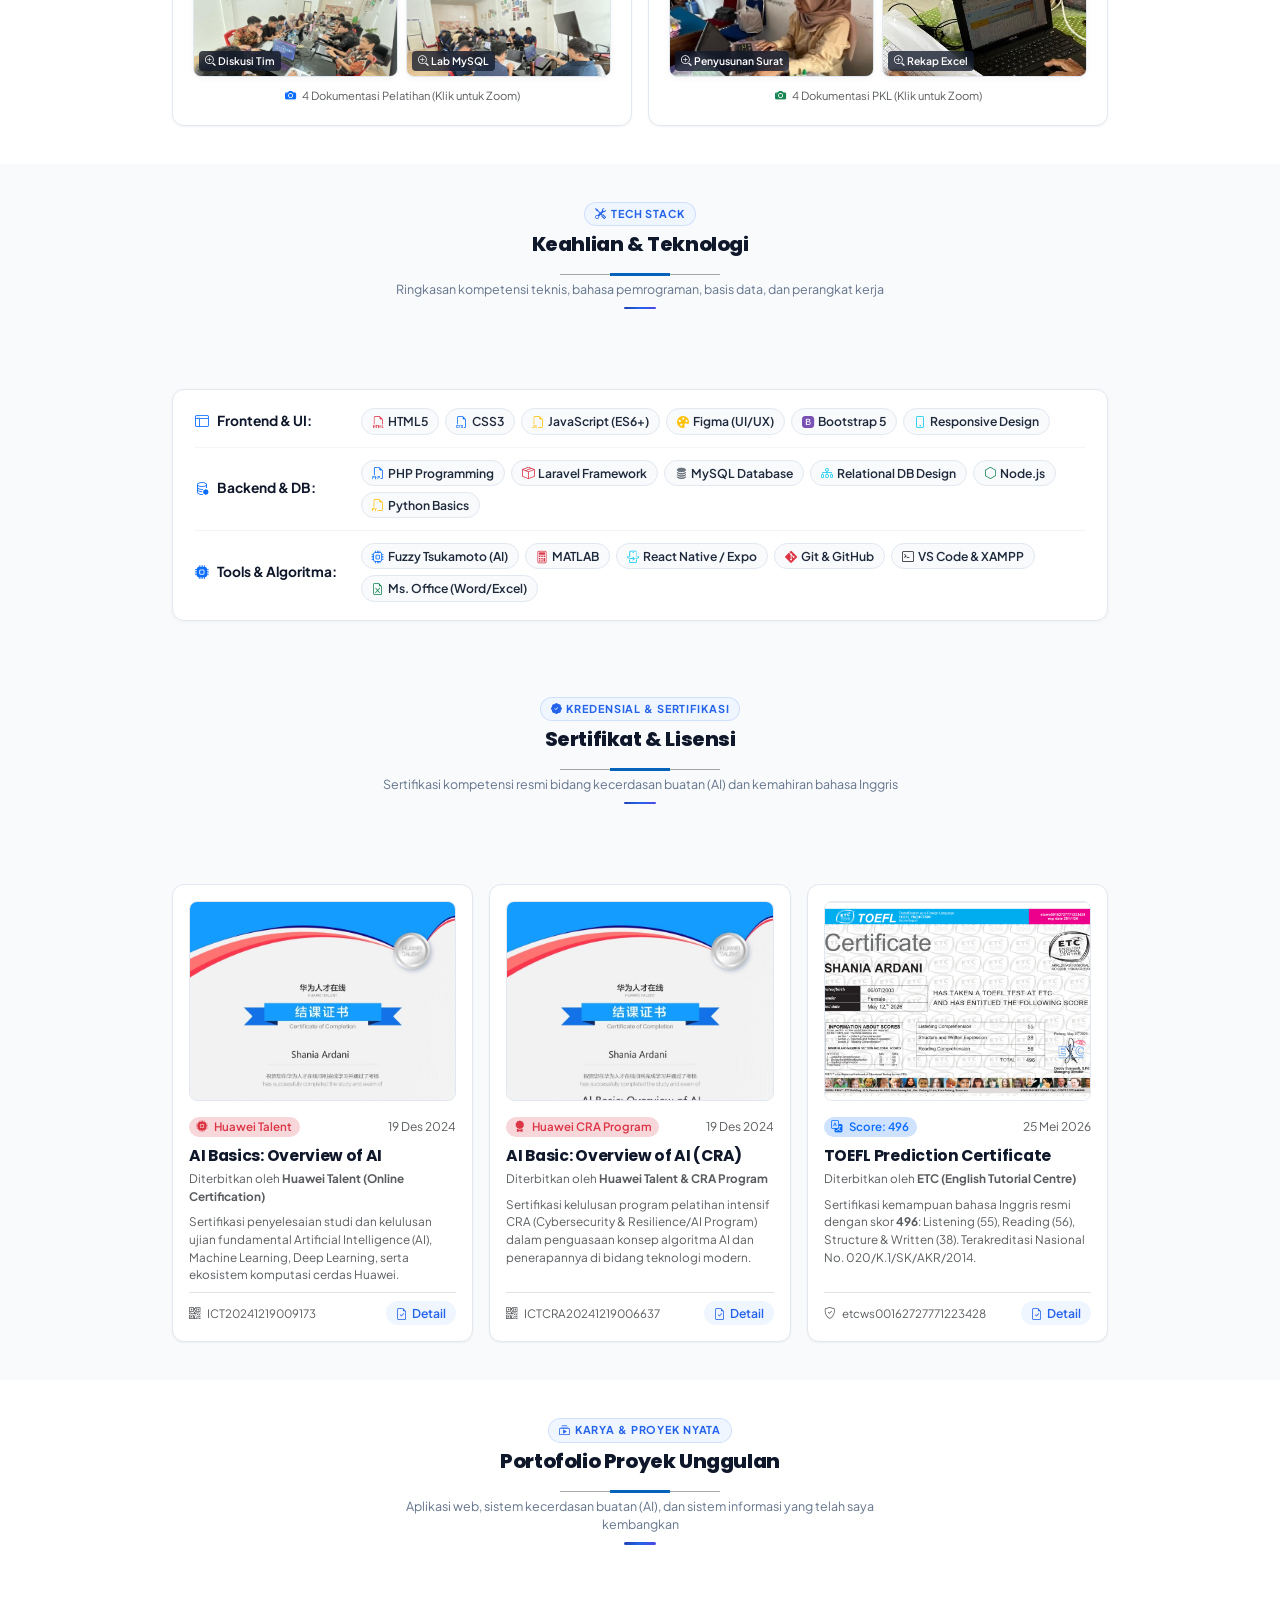
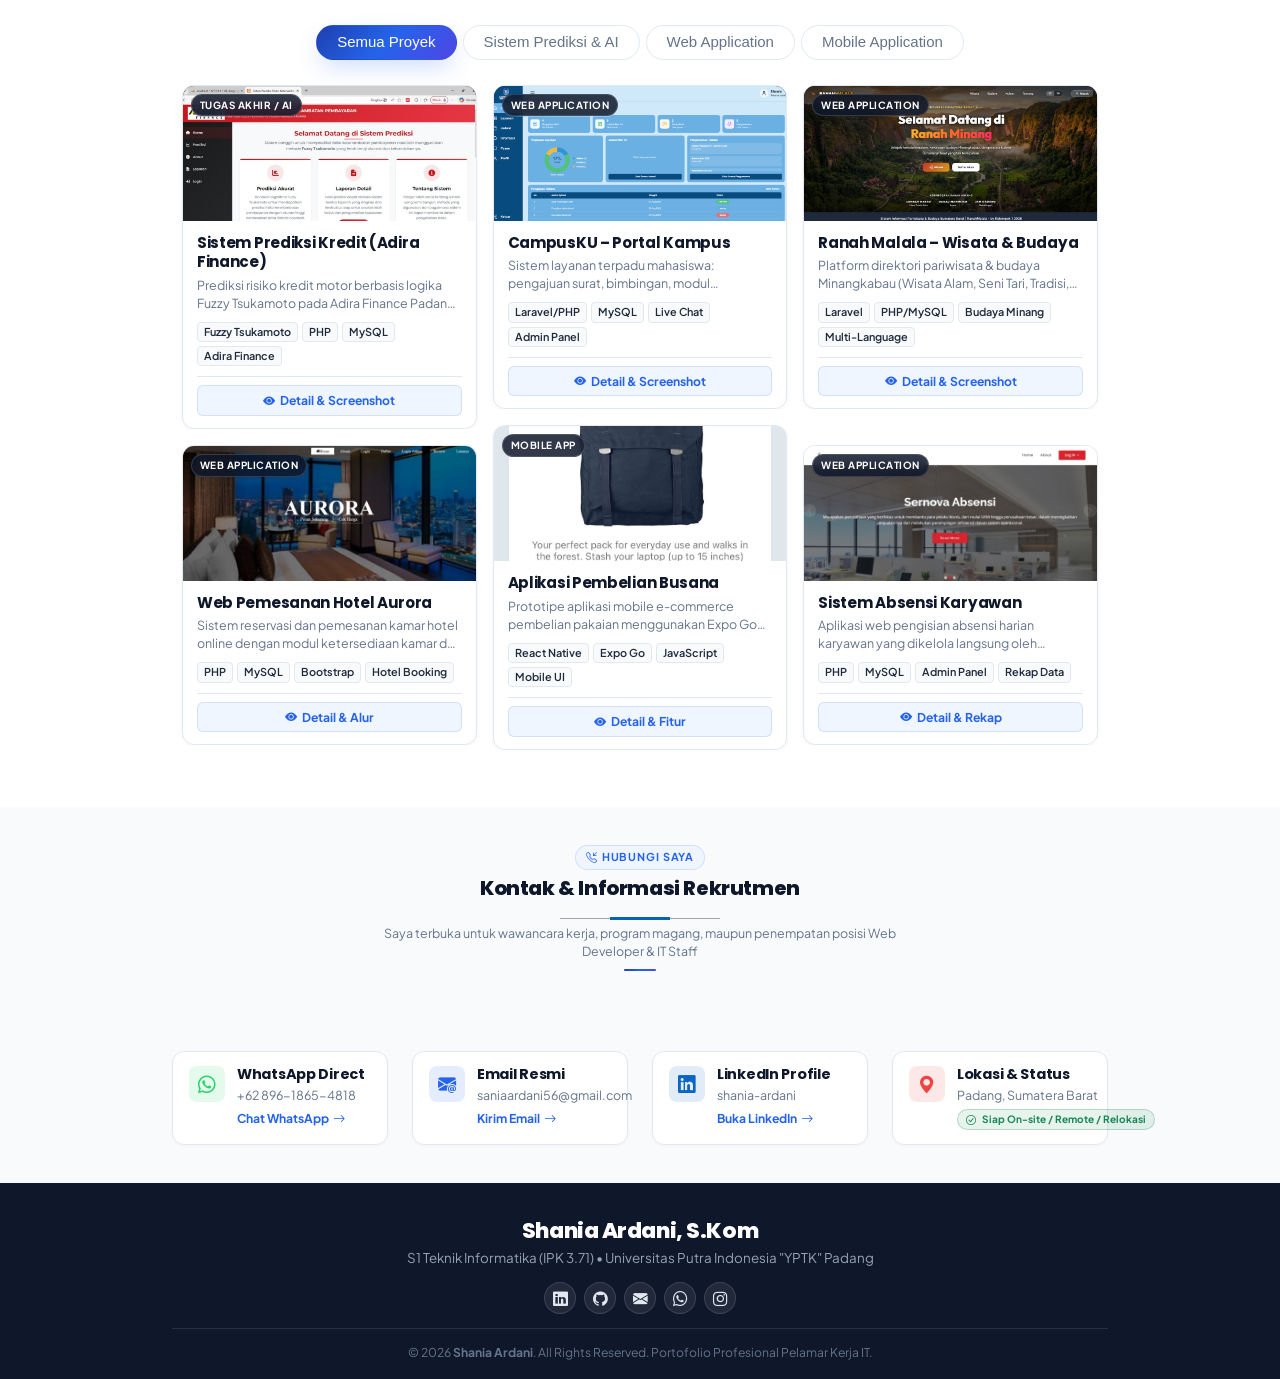
==== commit 384bc71b: "feat: tambahkan section Sertifikat & Lisensi (Huawei AI Basics, CRA Program & TOEFL 496) beserta mod" ====
--- a/index.html
+++ b/index.html
@@ -55,6 +55,7 @@
           <li><a href="#hero" class="active"><i class="bi bi-house-door me-1 d-lg-none"></i> Beranda</a></li>
           <li><a href="#about"><i class="bi bi-person me-1 d-lg-none"></i> Tentang</a></li>
           <li><a href="#skills"><i class="bi bi-tools me-1 d-lg-none"></i> Keahlian</a></li>
+          <li><a href="#certificates"><i class="bi bi-patch-check me-1 d-lg-none"></i> Sertifikat</a></li>
           <li><a href="#portfolio"><i class="bi bi-grid-3x3-gap me-1 d-lg-none"></i> Portofolio</a></li>
           <li><a href="#contact"><i class="bi bi-envelope me-1 d-lg-none"></i> Kontak</a></li>
         </ul>
@@ -456,6 +457,148 @@
     </section><!-- /Skills Section -->
 
     <!-- ==============================================================
+         CERTIFICATES SECTION - Validated Certifications & Credentials
+         ============================================================== -->
+    <section id="certificates" class="certificates section">
+
+      <div class="container section-title" data-aos="fade-up">
+        <span class="badge-sub"><i class="bi bi-patch-check-fill"></i> Kredensial & Sertifikasi</span>
+        <h2>Sertifikat & Lisensi</h2>
+        <p>Sertifikasi kompetensi resmi bidang kecerdasan buatan (AI) dan kemahiran bahasa Inggris</p>
+      </div>
+
+      <div class="container" data-aos="fade-up" data-aos-delay="100">
+        <div class="row g-3 justify-content-center">
+
+          <!-- Certificate 1: Huawei Talent - AI Basics -->
+          <div class="col-lg-4 col-md-6" data-aos="fade-up" data-aos-delay="150">
+            <div class="certificate-card h-100 d-flex flex-column justify-content-between">
+              <div>
+                <a href="assets/img/certificates/sertifikat-huawei-ai.jpg" class="glightbox cert-preview-frame" data-gallery="cert-gallery" title="Huawei Talent - AI Basics: Overview of AI (Kode: ICT20241219009173)">
+                  <img src="assets/img/certificates/sertifikat-huawei-ai.jpg" alt="Sertifikat Huawei Talent AI Basics - Shania Ardani" class="img-fluid cert-img">
+                  <div class="cert-overlay-hover">
+                    <span class="cert-view-btn"><i class="bi bi-zoom-in me-1"></i> Lihat Ukuran Penuh</span>
+                  </div>
+                </a>
+
+                <div class="cert-body mt-3">
+                  <div class="d-flex align-items-center justify-content-between gap-2 mb-2">
+                    <span class="badge bg-danger-subtle text-danger px-2.5 py-1 rounded-pill fw-semibold" style="font-size: 0.72rem;">
+                      <i class="bi bi-cpu-fill me-1"></i> Huawei Talent
+                    </span>
+                    <span class="text-muted small" style="font-size: 0.75rem;">19 Des 2024</span>
+                  </div>
+                  <h5 class="cert-title mb-1">
+                    AI Basics: Overview of AI
+                  </h5>
+                  <p class="cert-issuer text-muted small mb-2">
+                    Diterbitkan oleh <strong>Huawei Talent (Online Certification)</strong>
+                  </p>
+                  <p class="cert-desc small text-muted mb-2">
+                    Sertifikasi penyelesaian studi dan kelulusan ujian fundamental Artificial Intelligence (AI), Machine Learning, Deep Learning, serta ekosistem komputasi cerdas Huawei.
+                  </p>
+                </div>
+              </div>
+
+              <div class="cert-footer pt-2 border-top">
+                <div class="d-flex justify-content-between align-items-center">
+                  <span class="cert-code text-muted small" style="font-size: 0.72rem;"><i class="bi bi-qr-code me-1"></i> ICT20241219009173</span>
+                  <a href="assets/img/certificates/sertifikat-huawei-ai.jpg" class="glightbox btn-cert-action" data-gallery="cert-gallery" title="Huawei Talent - AI Basics: Overview of AI">
+                    <i class="bi bi-file-earmark-check"></i> Detail
+                  </a>
+                </div>
+              </div>
+            </div>
+          </div>
+
+          <!-- Certificate 2: Huawei Talent - AI Basic CRA Training Program -->
+          <div class="col-lg-4 col-md-6" data-aos="fade-up" data-aos-delay="200">
+            <div class="certificate-card h-100 d-flex flex-column justify-content-between">
+              <div>
+                <a href="assets/img/certificates/sertifikat-huawei-cra.jpg" class="glightbox cert-preview-frame" data-gallery="cert-gallery" title="Huawei Talent - AI Basic: Overview of AI (CRA Training Program - Kode: ICTCRA20241219006637)">
+                  <img src="assets/img/certificates/sertifikat-huawei-cra.jpg" alt="Sertifikat Huawei CRA Training Program - Shania Ardani" class="img-fluid cert-img">
+                  <div class="cert-overlay-hover">
+                    <span class="cert-view-btn"><i class="bi bi-zoom-in me-1"></i> Lihat Ukuran Penuh</span>
+                  </div>
+                </a>
+
+                <div class="cert-body mt-3">
+                  <div class="d-flex align-items-center justify-content-between gap-2 mb-2">
+                    <span class="badge bg-danger-subtle text-danger px-2.5 py-1 rounded-pill fw-semibold" style="font-size: 0.72rem;">
+                      <i class="bi bi-award-fill me-1"></i> Huawei CRA Program
+                    </span>
+                    <span class="text-muted small" style="font-size: 0.75rem;">19 Des 2024</span>
+                  </div>
+                  <h5 class="cert-title mb-1">
+                    AI Basic: Overview of AI (CRA)
+                  </h5>
+                  <p class="cert-issuer text-muted small mb-2">
+                    Diterbitkan oleh <strong>Huawei Talent & CRA Program</strong>
+                  </p>
+                  <p class="cert-desc small text-muted mb-2">
+                    Sertifikasi kelulusan program pelatihan intensif CRA (Cybersecurity & Resilience/AI Program) dalam penguasaan konsep algoritma AI dan penerapannya di bidang teknologi modern.
+                  </p>
+                </div>
+              </div>
+
+              <div class="cert-footer pt-2 border-top">
+                <div class="d-flex justify-content-between align-items-center">
+                  <span class="cert-code text-muted small" style="font-size: 0.72rem;"><i class="bi bi-qr-code me-1"></i> ICTCRA20241219006637</span>
+                  <a href="assets/img/certificates/sertifikat-huawei-cra.jpg" class="glightbox btn-cert-action" data-gallery="cert-gallery" title="Huawei Talent - AI Basic CRA Training Program">
+                    <i class="bi bi-file-earmark-check"></i> Detail
+                  </a>
+                </div>
+              </div>
+            </div>
+          </div>
+
+          <!-- Certificate 3: ETC TOEFL Prediction Score 496 -->
+          <div class="col-lg-4 col-md-6" data-aos="fade-up" data-aos-delay="250">
+            <div class="certificate-card h-100 d-flex flex-column justify-content-between">
+              <div>
+                <a href="assets/img/certificates/sertifikat-toefl.png" class="glightbox cert-preview-frame" data-gallery="cert-gallery" title="ETC English Tutorial Centre - TOEFL Prediction Official Certificate (Score: 496)">
+                  <img src="assets/img/certificates/sertifikat-toefl.png" alt="Sertifikat TOEFL Score 496 - Shania Ardani" class="img-fluid cert-img">
+                  <div class="cert-overlay-hover">
+                    <span class="cert-view-btn"><i class="bi bi-zoom-in me-1"></i> Lihat Ukuran Penuh</span>
+                  </div>
+                </a>
+
+                <div class="cert-body mt-3">
+                  <div class="d-flex align-items-center justify-content-between gap-2 mb-2">
+                    <span class="badge bg-primary-subtle text-primary px-2.5 py-1 rounded-pill fw-semibold" style="font-size: 0.72rem;">
+                      <i class="bi bi-translate me-1"></i> Score: 496
+                    </span>
+                    <span class="text-muted small" style="font-size: 0.75rem;">25 Mei 2026</span>
+                  </div>
+                  <h5 class="cert-title mb-1">
+                    TOEFL Prediction Certificate
+                  </h5>
+                  <p class="cert-issuer text-muted small mb-2">
+                    Diterbitkan oleh <strong>ETC (English Tutorial Centre)</strong>
+                  </p>
+                  <p class="cert-desc small text-muted mb-2">
+                    Sertifikasi kemampuan bahasa Inggris resmi dengan skor <strong>496</strong>: Listening (55), Reading (56), Structure & Written (38). Terakreditasi Nasional No. 020/K.1/SK/AKR/2014.
+                  </p>
+                </div>
+              </div>
+
+              <div class="cert-footer pt-2 border-top">
+                <div class="d-flex justify-content-between align-items-center">
+                  <span class="cert-code text-muted small" style="font-size: 0.72rem;"><i class="bi bi-shield-check me-1"></i> etcws00162727771223428</span>
+                  <a href="assets/img/certificates/sertifikat-toefl.png" class="glightbox btn-cert-action" data-gallery="cert-gallery" title="ETC TOEFL Prediction Score 496">
+                    <i class="bi bi-file-earmark-check"></i> Detail
+                  </a>
+                </div>
+              </div>
+            </div>
+          </div>
+
+        </div>
+      </div>
+
+    </section><!-- /Certificates Section -->
+
+    <!-- ==============================================================
          PORTFOLIO SECTION - Featured Projects Showcase
          ============================================================== -->
     <section id="portfolio" class="portfolio section">
@@ -918,11 +1061,18 @@
               <p class="small text-muted ps-3 mb-2">Mengembangkan platform CampusKU sebagai sistem layanan terpadu (Surat Aktif, Skripsi, Konsultasi, Peminjaman Fasilitas), modul live messaging/pesan, dan dashboard admin terpusat.</p>
             </div>
 
+            <div class="cv-section-title"><i class="bi bi-patch-check-fill me-1"></i> Sertifikasi & Kredensial Resmi</div>
+            <ul class="small text-muted mb-2 ps-3">
+              <li><strong>Huawei Talent:</strong> Certificate of Completion – <em>AI Basics: Overview of AI</em> (No. ICT20241219009173, Des 2024).</li>
+              <li><strong>Huawei Talent:</strong> Certificate of Completion – <em>AI Basic: Overview of AI (CRA Training Program)</em> (No. ICTCRA20241219006637, Des 2024).</li>
+              <li><strong>ETC (English Tutorial Centre):</strong> <em>TOEFL Prediction Official Certificate - Score: 496</em> (Akreditasi Nasional No. 020/K.1/SK/AKR/2014, Mei 2026).</li>
+            </ul>
+
             <div class="cv-section-title"><i class="bi bi-tools me-1"></i> Skills, Tools & Bahasa</div>
             <ul class="small text-muted mb-0 ps-3">
-              <li><strong>Bahasa Pemrograman & Framework:</strong> HTML, CSS, JavaScript, PHP, Laravel, Node.js, Express.js, Python, React Native, SQL / MySQL.</li>
-              <li><strong>Algoritma & Perangkat Lunak:</strong> Fuzzy Logic (Tsukamoto), MATLAB, Microsoft Office (Word, Excel, PowerPoint), UI/UX Design, Git / GitHub.</li>
-              <li><strong>Soft Skills:</strong> Komunikasi, Kerja Sama Tim, Beradaptasi, Pemecahan Masalah (Problem Solving), Analisis Kebutuhan, Pengujian Sistem.</li>
+              <li><strong>Bahasa Pemrograman & Framework:</strong> HTML5, CSS3, JavaScript, PHP, Laravel Framework, Node.js, Python, React Native, MySQL.</li>
+              <li><strong>Desain & Tools:</strong> Figma (UI/UX), Git / GitHub, VS Code, XAMPP, MATLAB, Microsoft Office (Word & Excel).</li>
+              <li><strong>Soft Skills:</strong> Problem Solving, Komunikasi, Kerja Sama Tim, Analisis Kebutuhan, Teliti & Disiplin, Pengujian Sistem.</li>
               <li><strong>Bahasa:</strong> Bahasa Indonesia (Native), English (TOEFL PREDICTION Score: 496).</li>
             </ul>
 
--- a/assets/css/custom-portfolio.css
+++ b/assets/css/custom-portfolio.css
@@ -867,6 +867,106 @@
 }
 
 /* -------------------------------------------------------------
+ * CERTIFICATES & CREDENTIALS SECTION
+ * ------------------------------------------------------------- */
+.certificates {
+  background: var(--surface-alt);
+}
+
+.certificate-card {
+  background: var(--surface-white);
+  border-radius: var(--radius-md);
+  padding: 16px;
+  border: 1px solid var(--border-light);
+  box-shadow: var(--shadow-sm);
+  transition: var(--transition);
+}
+
+.certificate-card:hover {
+  transform: translateY(-4px);
+  border-color: rgba(37, 99, 235, 0.3);
+  box-shadow: 0 12px 28px rgba(37, 99, 235, 0.09);
+}
+
+.cert-preview-frame {
+  position: relative;
+  display: block;
+  border-radius: var(--radius-sm);
+  overflow: hidden;
+  border: 1px solid var(--border-light);
+  background: #f8fafc;
+  height: 200px;
+}
+
+.cert-img {
+  width: 100%;
+  height: 100%;
+  object-fit: cover;
+  object-position: center top;
+  transition: transform 0.4s ease;
+}
+
+.cert-overlay-hover {
+  position: absolute;
+  top: 0;
+  left: 0;
+  width: 100%;
+  height: 100%;
+  background: rgba(15, 23, 42, 0.6);
+  backdrop-filter: blur(2px);
+  -webkit-backdrop-filter: blur(2px);
+  display: flex;
+  align-items: center;
+  justify-content: center;
+  opacity: 0;
+  transition: var(--transition);
+}
+
+.cert-preview-frame:hover .cert-overlay-hover {
+  opacity: 1;
+}
+
+.cert-preview-frame:hover .cert-img {
+  transform: scale(1.05);
+}
+
+.cert-view-btn {
+  color: #ffffff;
+  background: var(--primary);
+  font-size: 0.76rem;
+  font-weight: 600;
+  padding: 6px 14px;
+  border-radius: var(--radius-full);
+  box-shadow: 0 4px 12px rgba(37, 99, 235, 0.4);
+}
+
+.cert-title {
+  font-size: 0.98rem;
+  font-weight: 700;
+  color: var(--dark-slate);
+  line-height: 1.35;
+}
+
+.btn-cert-action {
+  font-size: 0.76rem;
+  font-weight: 600;
+  color: var(--primary);
+  background: var(--primary-subtle);
+  padding: 3px 10px;
+  border-radius: var(--radius-full);
+  display: inline-flex;
+  align-items: center;
+  gap: 4px;
+  transition: var(--transition);
+  text-decoration: none;
+}
+
+.btn-cert-action:hover {
+  background: var(--primary);
+  color: #ffffff;
+}
+
+/* -------------------------------------------------------------
  * PORTFOLIO & FEATURED PROJECTS SHOWCASE
  * ------------------------------------------------------------- */
 #portfolio .container {
